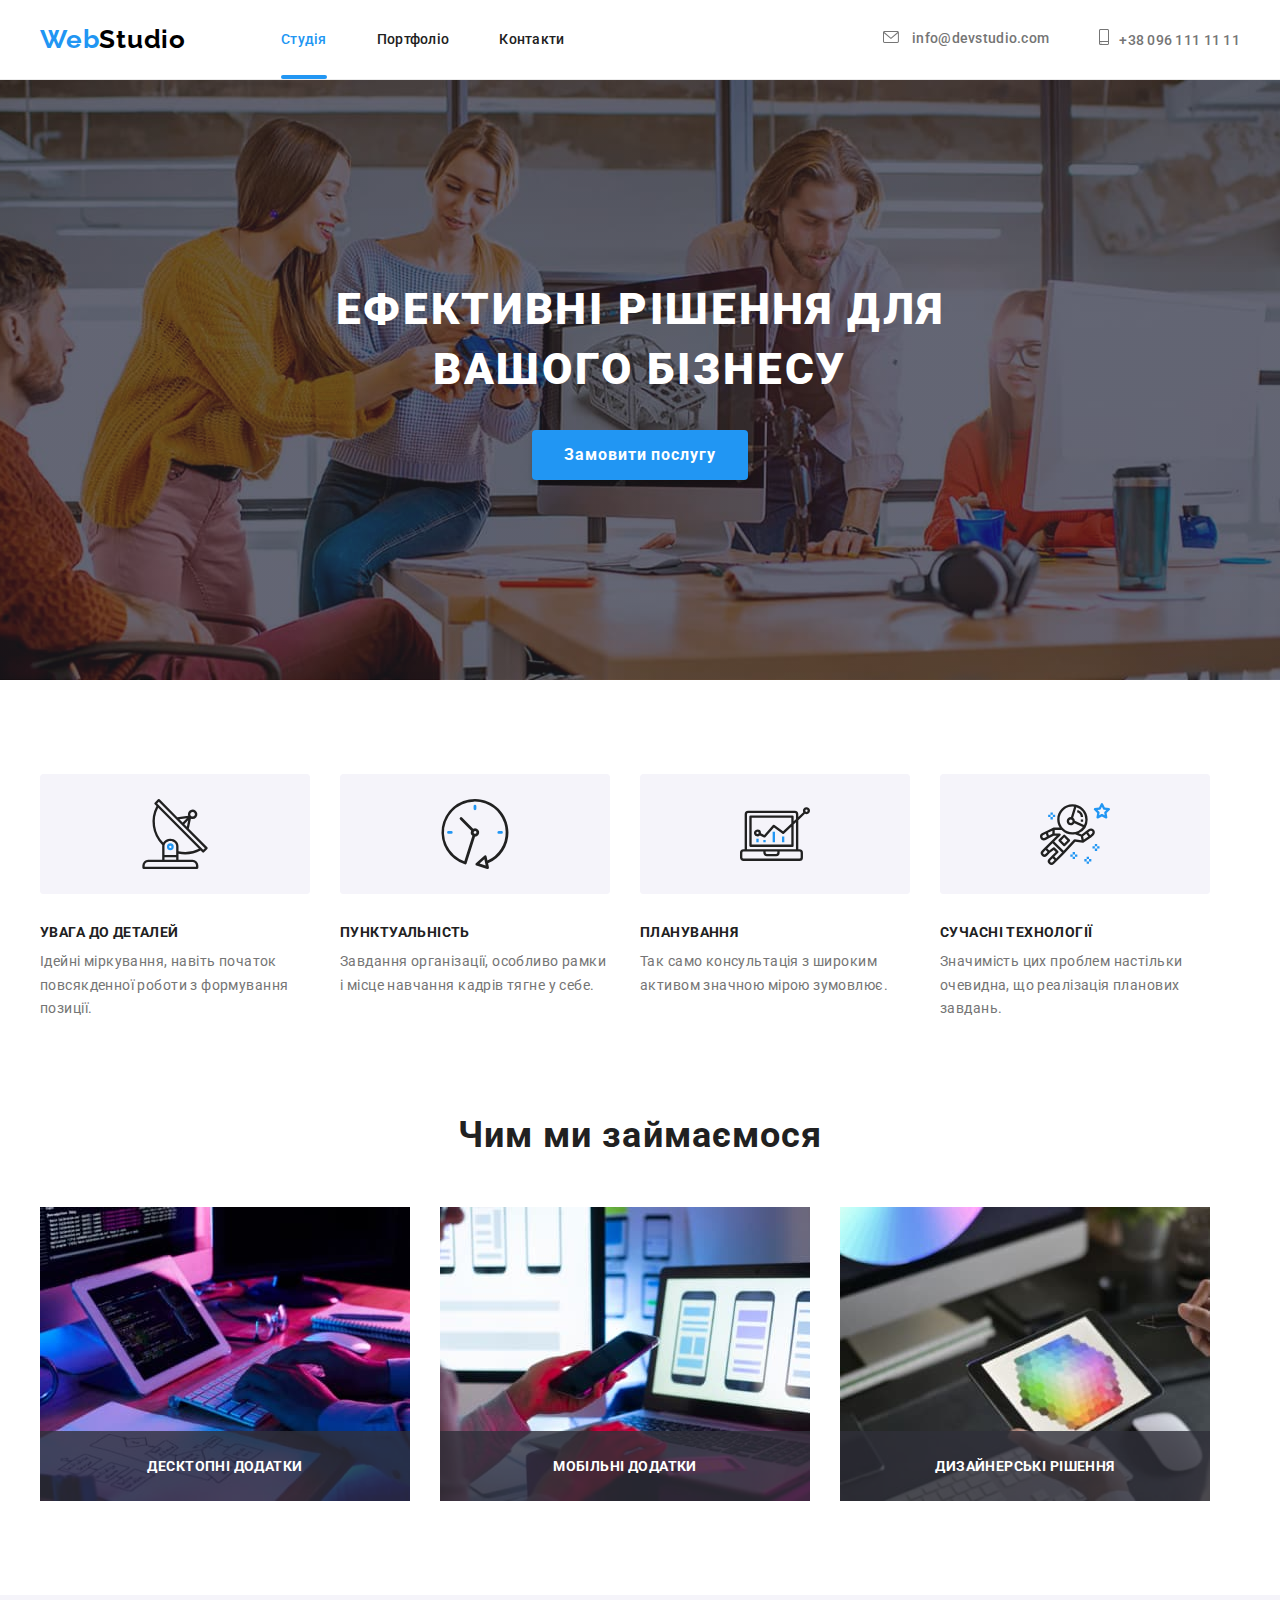
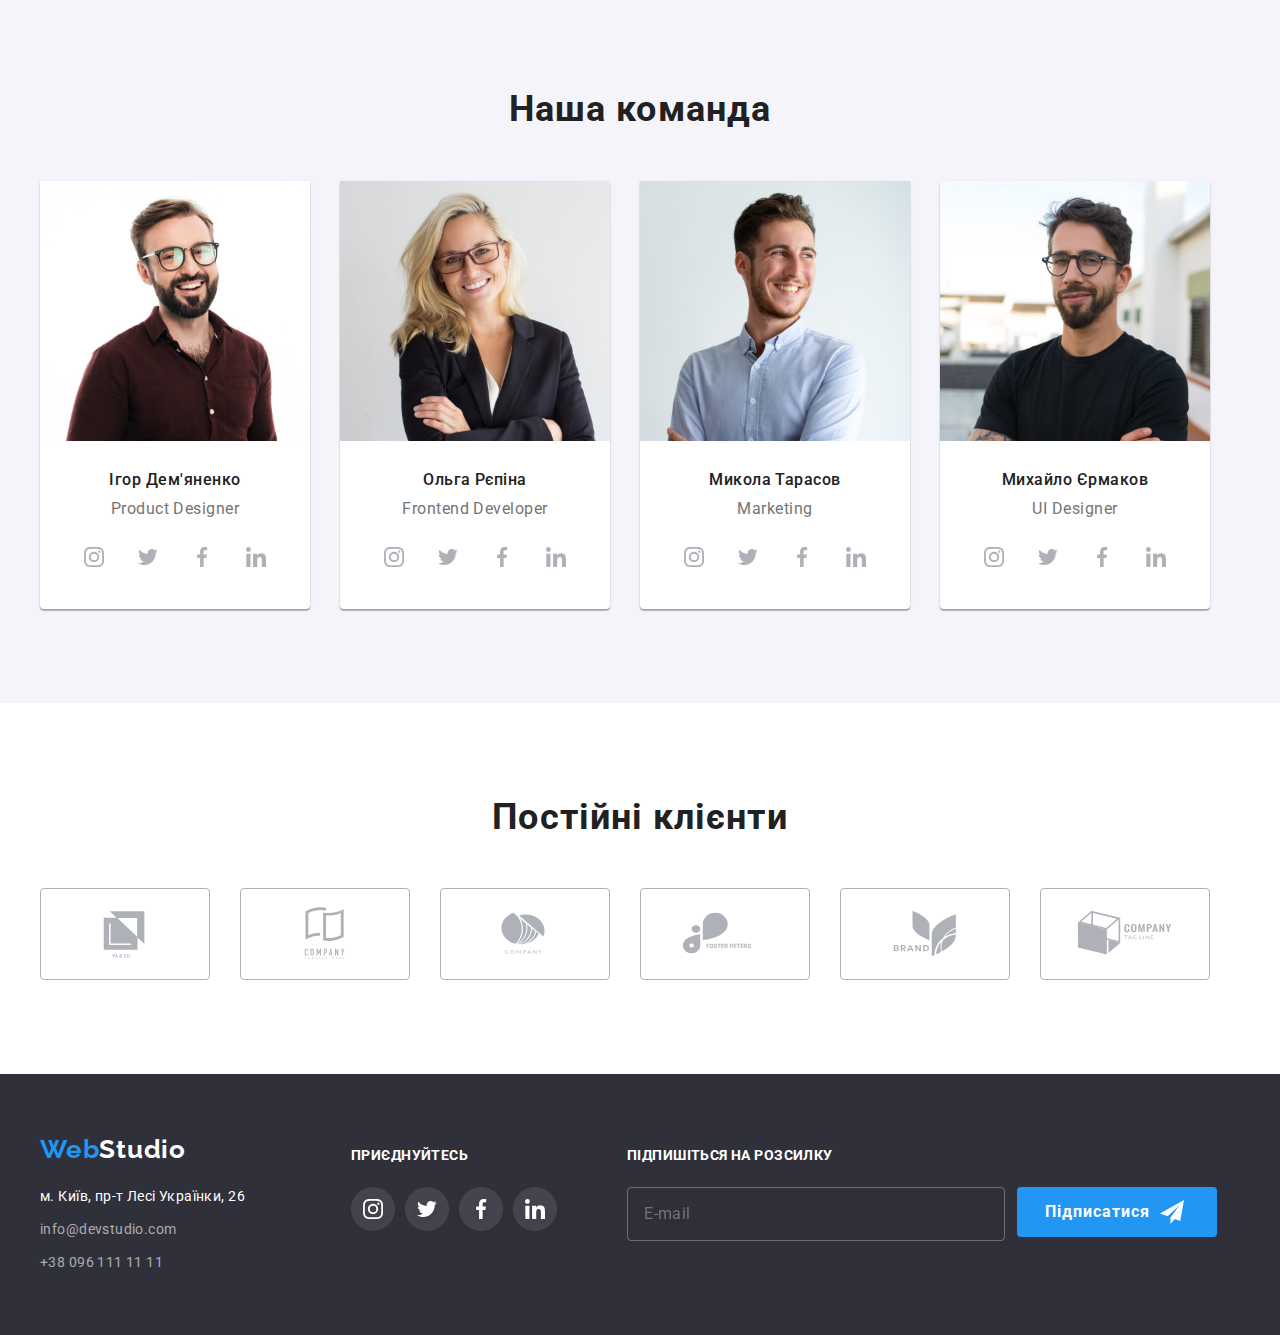
==== index.html @ d8558a52 "add" ====
<!DOCTYPE html>
<html lang="uk">

<head>
    <meta charset="UTF-8">
    <meta http-equiv="X-UA-Compatible" content="IE=edge">
    <meta name="viewport" content="width=device-width, initial-scale=1.0">
    <link href="link" rel="preconnect">
<link rel="preconnect" href="https://fonts.gstatic.com" crossorigin>
<link rel="stylesheet" href="https://cdnjs.cloudflare.com/ajax/libs/modern-normalize/1.1.0/modern-normalize.min.css"
    integrity="sha512-wpPYUAdjBVSE4KJnH1VR1HeZfpl1ub8YT/NKx4PuQ5NmX2tKuGu6U/JRp5y+Y8XG2tV+wKQpNHVUX03MfMFn9Q=="
    crossorigin="anonymous" referrerpolicy="no-referrer" />
<link href="https://fonts.googleapis.com/css2?family=Raleway:wght@700&family=Roboto:wght@400;500;700;900&display=swap" rel="stylesheet">
    <title>Document</title>
    <link rel="stylesheet" href="./css/normalize.css">
    <link rel="stylesheet" href="./css/main.min.css">
   
</head>

<body>
    
   
        <header class="header">
            <div class="container main-header">
            <a href="./index.html" class="logo link" lang="en">Web<span class="logo__header">Studio</span> </a>
            <ul class="site-nav-list">
                <li class="site-nav-list__item"><a href="./index.html" class="site-nav-list__link current navigation-link">Студія</a></li>
                <li class="site-nav-list__item"><a href="./portfolio.html" class="site-nav-list__link ">Портфоліо</a></li>
                <li class="site-nav-list__item"><a href="" class="site-nav-list__link ">Контакти</a></li>
            </ul>
            <ul class="contact-list">
                <li class="contact-list__item"><a href="info@devstudio.com" class="contact-list__header-contact"> <svg class="mail-icon" width="16" height="12">
                    <use href="./image/icons.svg#icon-envelope"></use>
                </svg> info@devstudio.com</a></li>
                <li class="contact-list__item"><a href="tel:+380961111111" class="contact-list__header-contact"> <svg class="mail-icon" width="10" height="16">
                    <use href="./image/icons.svg#icon-smartphone"></use>
                </svg>+38 096 111 11 11</a></li>
            </ul>
            </div>
        </header>
    
    <main class="main">
        <section class="hero">
            <div class="container">
            <h1 class="hero__title">Ефективні рішення для вашого бізнесу</h1>
            <button type="button" class="hero__service-button" data-modal-open>Замовити послугу</button>
            </div>
        </section>
        <section class="benefits section">
            <div class="container">
            <h2 class="benefits__title">Переваги</h2>
            <ul class="benefits__list list">
                <li class=" benefits__item">
                    <div class="benefits__contents"><svg class="benefits__icon" width="270" height="120">
                        <use href="./image/icons.svg#icon-Group-1"></use>
                    </svg></div>
                   
                    <h3 class="benefits__subtitle">УВАГА ДО ДЕТАЛЕЙ</h3>
                    <p class="benefits__text">Ідейні міркування, навіть початок повсякденної роботи з формування позиції.</p>
                </li>
                <li class="benefits__item">
                    <div class="benefits__contents">
                    <svg class="benefits__icon" width="270" height="120">
                        <use href="./image/icons.svg#icon-Group-2"></use>
                    </svg></div>
                    <h3 class="benefits__subtitle">ПУНКТУАЛЬНІСТЬ</h3>
                    <p class="benefits__text">Завдання організації, особливо рамки і місце навчання кадрів тягне у себе.</p>
                </li>
                <li class="benefits__item">
                    <div class="benefits__contents">
                    <svg class="benefits__icon" width="270" height="120">
                        <use href="./image/icons.svg#icon-Group-3"></use>
                    </svg></div>
                    <h3 class="benefits__subtitle">ПЛАНУВАННЯ</h3>
                    <p class="benefits__text">Так само консультація з широким активом значною мірою зумовлює.</p>
                </li>
                <li class="benefits__item">
                    <div class="benefits__contents">
                    <svg class="benefits__icon" width="270" height="120">
                        <use href="./image/icons.svg#icon-Group-4"></use>
                    </svg></div>
                    <h3 class="benefits__subtitle">СУЧАСНІ ТЕХНОЛОГІЇ</h3>
                    <p class="benefits__text">Значимість цих проблем настільки очевидна, що реалізація планових завдань.</p>
                </li>
            </ul>
            </div>
        </section>
        <section class="gallery section">
            <div class="container">
            <h3 class="gallery__title">Чим ми займаємося</h3>
            <ul class="gallery__list list">
                <li class="gallery__item">
                    <div class="gallery__thumb">
                    <img width="370" src="./image/box11.jpg" alt="програмне забезпечення">
                   <div class="gallery__desc"><p class="gallery__text">Десктопні додатки</p></div> 
                    </div>
                </li>
                <li class="gallery__item">
                    <div class="gallery__thumb">
                    <img width="370" src="./image/box12.jpg" alt="технічні характеристики">
                    <div class="gallery__desc"><p class="gallery__text">Мобільні додатки</p></div>
                    </div>
                </li>
                <li class="gallery__item">
                    <div class="gallery__thumb">
                    <img width="370" src="./image/box13.jpg" alt="веб-дизайн">
                    <div class="gallery__desc"> <p class="gallery__text">Дизайнерські рішення</p></div>
                    </div>
                </li>
            </ul>
            </div>
        </section>
        <section class="team__section section">
            <div class="container">
            <h3 class="team__title">Наша команда</h3>
            <ul class="team__list list">
                <li class="team__item">
                    <img width="270" src="./image/igor.jpg" alt="фото">
                    <div class="team__subject"><h3 class="team__name">Ігор Дем'яненко</h3>
                    <p class="team__work-position">Product Designer</p>
                    <ul class="social-networks__list list">
                        <li class="social-networks__item"><a href="" class="social-networks__link link"> 
                            <svg class="social-networks__icon" width="20" height="20">
                                <use href="./image/icons.svg#icon-instagram"></use>
                            </svg>
                        </a></li>
                        <li class="social-networks__item"><a href="" class="social-networks__link link">
                        <svg class="social-networks__icon" width="20" height="20">
                            <use href="./image/icons.svg#icon-Twitter"></use>
                        </svg>
                        </a></li>
                        <li class="social-networks__item"><a href="" class="social-networks__link link">
                            <svg class="social-networks__icon" width="20" height="20">
                                <use href="./image/icons.svg#icon-facebook"></use>
                            </svg>
                        </a></li>
                        <li class="social-networks__item"><a href="" class="social-networks__link link">
                            <svg class="social-networks__icon" width="20" height="20">
                                <use href="./image/icons.svg#icon-linkedin"></use>
                            </svg>
                        </a></li>
                    </ul>
                    </div>
                   
                </li>
                <li class="team__item">
                    <img width="270" src="./image/olia.jpg" alt="фото">
                    <div class="team__subject"><h3 class="team__name">Ольга Рєпіна</h3>
                    <p class="team__work-position">Frontend Developer</p>
                <ul class="social-networks__list list">
                    <li class="social-networks__item"><a href="" class="social-networks__link link">
                            <svg class="social-networks__icon" width="20" height="20">
                                <use href="./image/icons.svg#icon-instagram"></use>
                            </svg>
                        </a></li>
                    <li class="social-networks__item"><a href="" class="social-networks__link link">
                            <svg class="social-networks__icon" width="20" height="20">
                                <use href="./image/icons.svg#icon-Twitter"></use>
                            </svg>
                        </a></li>
                    <li class="social-networks__item"><a href="" class="social-networks__link link">
                            <svg class="social-networks__icon" width="20" height="20">
                                <use href="./image/icons.svg#icon-facebook"></use>
                            </svg>
                        </a></li>
                    <li class="social-networks__item"><a href="" class="social-networks__link link">
                            <svg class="social-networks__icon" width="20" height="20">
                                <use href="./image/icons.svg#icon-linkedin"></use>
                            </svg>
                        </a></li>
                </ul>
                    </div>
                   
                </li>
                <li class="team__item">
                    <img width="270" src="./image/kolia.jpg" alt="фото">
                    <div class="team__subject"><h3 class="team__name">Микола Тарасов</h3>
                    <p class="team__work-position">Marketing</p>
            <ul class="social-networks__list list">
                <li class="social-networks__item"><a href="" class="social-networks__link link">
                        <svg class="social-networks__icon" width="20" height="20">
                            <use href="./image/icons.svg#icon-instagram"></use>
                        </svg>
                    </a></li>
                <li class="social-networks__item"><a href="" class="social-networks__link link">
                        <svg class="social-networks__icon" width="20" height="20">
                            <use href="./image/icons.svg#icon-Twitter"></use>
                        </svg>
                    </a></li>
                <li class="social-networks__item"><a href="" class="social-networks__link link">
                        <svg class="social-networks__icon" width="20" height="20">
                            <use href="./image/icons.svg#icon-facebook"></use>
                        </svg>
                    </a></li>
                <li class="social-networks__item"><a href="" class="social-networks__link link">
                        <svg class="social-networks__icon" width="20" height="20">
                            <use href="./image/icons.svg#icon-linkedin"></use>
                        </svg>
                    </a></li>
            </ul></div>
                   
                </li>
                <li class="team__item">
                    <img width="270" src="./image/misha.jpg" alt="фото">
                    <div class="team__subject"><h3 class="team__name">Михайло Єрмаков</h3>
                    <p class="team__work-position">UI Designer</p>
                <ul class="social-networks__list list">
                    <li class="social-networks__item"><a href="" class="social-networks__link link">
                            <svg class="social-networks__icon" width="20" height="20">
                                <use href="./image/icons.svg#icon-instagram"></use>
                            </svg>
                        </a></li>
                    <li class="social-networks__item"><a href="" class="social-networks__link link">
                            <svg class="social-networks__icon" width="20" height="20">
                                <use href="./image/icons.svg#icon-Twitter"></use>
                            </svg>
                        </a></li>
                    <li class="social-networks__item"><a href="" class="social-networks__link link">
                            <svg class="social-networks__icon" width="20" height="20">
                                <use href="./image/icons.svg#icon-facebook"></use>
                            </svg>
                        </a></li>
                    <li class="social-networks__item"><a href="" class="social-networks__link link">
                            <svg class="social-networks__icon" width="20" height="20">
                                <use href="./image/icons.svg#icon-linkedin"></use>
                            </svg>
                        </a></li>
                </ul></div>
                    
                </li>
            </ul>
            </div>
        </section>
        <section class="client__section section">
            <div class="container">
            <h3 class="client__title">Постійні клієнти</h3>
            <ul class="client__list list">
                <li class="client__item"><a href="" class="client__link link">
                    <svg class="client__icon" width="106" height="60">
                    <use href="./image/icons.svg#icon-Logo-6"></use>
                </svg></a></li>
            <li class="client__item"><a href="" class="client__link link">
                    <svg class="client__icon" width="106" height="60">
                        <use href="./image/icons.svg#icon-Logo-1"></use>
                    </svg></a></li>
                <li class="client__item"><a href="" class="client__link link">
                        <svg class="client__icon" width="106" height="60">
                            <use href="./image/icons.svg#icon-Logo-2"></use>
                        </svg></a></li>
                <li class="client__item"><a href="" class="client__link link">
                        <svg class="client__icon" width="106" height="60">
                            <use href="./image/icons.svg#icon-Logo-3"></use>
                        </svg></a></li>
                <li class="client__item"><a href="" class="client__link link">
                        <svg class="client__icon" width="106" height="60">
                            <use href="./image/icons.svg#icon-Logo-4"></use>
                        </svg></a></li>
                <li class="client__item"><a href="" class="client__link link">
                        <svg class="client__icon" width="106" height="60">
                            <use href="./image/icons.svg#icon-Logo-5"></use>
                        </svg></a></li>

            </ul>
            </div>

        </section>

    </main>
<footer class="footer">
    <div class="footer-container container">
        <div>
                <a href="/" class="logo link" lang="en">Web<span class="footer-logo">Studio</span> </a>
                
                <address class="footer-address">
                    м. Київ, пр-т Лесі Українки, 26
                </address>
                
                <address>
                    <a href="info@devstudio.com" class="footer-contact mail">info@devstudio.com</a>
                    <a href="tel:+380961111111" class="footer-contact tel">+38 096 111 11 11</a>
                </address>
                </div>
            <div class="conteiner-soc">
                <h4 class="title-footer">приєднуйтесь</h4>
                <ul class="footer-soc-list list">
                    <li class="social-networks__item"><a href="" class="footer-soc-link link">
                            <svg class="footer-soc-icon" width="20" height="20">
                                <use href="./image/icons.svg#icon-instagram"></use>
                            </svg>
                        </a></li>
                    <li class="social-networks__item"><a href="" class="footer-soc-link link">
                            <svg class="footer-soc-icon" width="20" height="20">
                                <use href="./image/icons.svg#icon-Twitter"></use>
                            </svg>
                        </a></li>
                    <li class="social-networks__item"><a href="" class="footer-soc-link link">
                            <svg class="footer-soc-icon" width="20" height="20">
                                <use href="./image/icons.svg#icon-facebook"></use>
                            </svg>
                        </a></li>
                    <li class="social-networks__item"><a href="" class="footer-soc-link link">
                            <svg class="footer-soc-icon" width="20" height="20">
                                <use href="./image/icons.svg#icon-linkedin"></use>
                            </svg>
                        </a></li>
                </ul>
            </div>
        
        <div class="conteiner-form">
            <h4 class="title-footer">Підпишіться на розсилку</h4>
    <form class="footer-form">
        <label>
            <input class="input-footer" type="email" name="email" placeholder="E-mail">
        </label>
        <button type="button" class="form-button" >Підписатися <svg class="footer-button-icon" width="24" height="24">
            <use href="./image/icons.svg#icon-icon-send"></use>
        </svg></button> 
    </form>

        </div>
        </div>
    
</footer>
<div class="backdrop is-hidden " data-modal>
    <div class="modal ">
        <button type="button" class="modal-close" data-modal-close><svg class="modal-icon" width="11" height="11">
            <use href="./image/icons.svg#icon-Vector-1"></use>
        </svg></button>
        <p class="modal-title">Залиште свої дані, ми вам передзвонимо</p>
        <form class="modal-form">
            <div class="input-field">
            <label class="modal-form-title"  for="user-name">Ім'я</label>
             <input type="text" class="form-input" name="user-name" id="user-name">
            <svg class="modal-icon-form" width="18" height="18">
                <use href="./image/icons.svg#icon-person-black"></use>
            </svg>
            </div>
            <div class="input-field">
            <label class="modal-form-title" for="user-tel">Телефон</label>
            <input type="text" class="form-input" name="user-tel" id="user-tel">
                <svg class="modal-icon-form" width="18" height="18">
                    <use href="./image/icons.svg#icon-phone-black"></use>
                </svg>
            </div>
            <div class="input-field">
            <label class="modal-form-title" for="user-email">Пошта</label>
            <input type="text" class="form-input" name="user-email" id="user-email">
                <svg class="modal-icon-form" width="18" height="18">
                    <use href="./image/icons.svg#icon-email-black"></use>
                </svg>
            </div>
            <div class="input-field">
                <label class="modal-form-title" for="user-comment">Коментар</label>
                <textarea class="form-input form-feedback" name="user-comment" rows="10" placeholder="Введіть текст"></textarea>
            </div>

            <input type="checkbox" 
                   name="user-policy" 
                   value="true" 
                   class="input-check is-hidden"
                   id="user-policy"
                   >
            <label for="user-policy" class="check-text">
                <span><svg class="check-icon" width="11" height="8">
                    <use href="./image/icons.svg#icon-icon-check"></use>
                </svg></span> Погоджуюся з розсилкою та приймаю <a href="" class="link-form ">Умови договору</a></label>
    <button type="submit" class="button-form">Відправити</button>
        </form>
    </div>
</div>
  <script src="./js/modal.js"></script>
</body>


</html>
---- css/main.min.css ----
:root{--primary-font: "Roboto", sans-serif;--secondary-font: "Raleway", sans-serif;--primary-text-color: #757575;--title-text-color: #212121;--accent-color: #2196F3;--accent-color-title: #FFFFFF;--accent-color-logo: #000000;--backgroung-accent: #2F303A;--transparent-color: rgba(255, 255, 255, 0.6);--icon-color: #AFB1B8;--border-color:#ECECEC;--background-accent-color:#F5F4FA;--transition-function: 250ms cubic-bezier(0.4, 0, 0.2, 1)}.footer-logo,.logo__header,.logo{font-family:var(--secondary-font);font-style:normal;font-weight:700;font-size:26px;line-height:1.19;letter-spacing:.03em}.client__title,.team__title,.gallery__title{font-weight:700;font-size:36px;line-height:1.16;text-align:center;letter-spacing:.03em;color:var(--title-text-color);margin-top:0;margin-bottom:50px}.link{display:flex;text-decoration:none}.list{margin:0;padding:0;list-style:none}.section{padding-top:94px;padding-bottom:94px}.container{width:1200px;padding-left:15px;padding-right:15px;margin:0 auto}body{font-family:var(--primary-font);color:var(--primary-text-color);margin:0}.logo{color:var(--accent-color);margin-right:95px}.logo__header{color:var(--accent-color-logo)}.footer-logo{color:var(--accent-color-title);margin-bottom:20px}.backdrop{position:fixed;top:0;width:100%;height:100%;background:rgba(0,0,0,.2);transition:opacity var(--transition-function),visibility var(--transition-function)}.backdrop.is-hidden .modal{transform:translate(-50%, -50%) scale(0)}.is-hidden{opacity:0;visibility:hidden;pointer-events:none}.modal{position:absolute;width:528px;min-height:581px;padding:40px;background:var(--accent-color-title);box-shadow:0px 1px 3px rgba(0,0,0,.12),0px 1px 1px rgba(0,0,0,.14),0px 2px 1px rgba(0,0,0,.2);border-radius:4px;top:50%;left:50%;transform:translate(-50%, -50%) scale(1);transition:transform var(--transition-function)}.modal-close{position:absolute;background:var(--accent-color-title);border:1px solid rgba(0,0,0,.1);border-radius:50%;top:9px;right:9px;width:30px;height:30px;cursor:pointer}.modal-icon{fill:#000}.modal-close:hover .modal-icon,.modal-close:focus .modal-icon{fill:var(--accent-color)}.modal-title{font-family:var(--primary-font);font-style:normal;font-weight:700;font-size:20px;line-height:23px;text-align:center;letter-spacing:.03em;color:var(--title-text-color);margin-top:0;margin-bottom:10px}.form-input{width:100%;height:40px;border:1px solid rgba(33,33,33,.2);border-radius:4px;padding-left:40px;font-size:16px;color:var(--primary-text-color);transition:outline-color var(--transition-function);margin-top:4px}.form-input:focus{outline-color:var(--accent-color)}.form-input::-moz-placeholder{font-weight:400;font-size:12px;line-height:14px;letter-spacing:.01em;color:rgba(117,117,117,.5)}.form-input:-ms-input-placeholder{font-weight:400;font-size:12px;line-height:14px;letter-spacing:.01em;color:rgba(117,117,117,.5)}.form-input::placeholder{font-weight:400;font-size:12px;line-height:14px;letter-spacing:.01em;color:rgba(117,117,117,.5)}.button-form{font-weight:700;width:200px;height:50px;background:var(--accent-color);box-shadow:0px 4px 4px rgba(0,0,0,.15);border-radius:4px;letter-spacing:.06em;color:#fff;border:#fff;display:flex;align-items:center;justify-content:center;margin:0 auto;margin-top:30px;cursor:pointer}.modal-form-title{font-weight:400;font-size:12px;line-height:14px;letter-spacing:.01em;color:var(--primary-text-color)}.form-feedback{resize:none;height:120px;padding-left:16px;padding-right:16px;padding-top:12px;padding-bottom:12px;margin-top:4px}.checkbox-title{display:flex;font-weight:400;font-size:14px;line-height:24px;letter-spacing:.03em;color:var(--primary-text-color)}.link-form{text-decoration:none;letter-spacing:.03em;-webkit-text-decoration-line:underline;text-decoration-line:underline;color:var(--accent-color)}.input-field{margin-bottom:10px;position:relative}.modal-icon-form{position:absolute;left:12px;top:50%}.form-input:focus+.modal-icon-form{fill:var(--accent-color)}.check-text{font-weight:400;font-size:14px;line-height:24px;letter-spacing:.03em;color:var(--primary-text-color);display:flex;align-items:center;justify-content:center;cursor:pointer;margin-top:10px}.check-text span{width:16px;height:15px;border:2px solid var(--accent-color-logo);border-radius:3px;margin-right:5px;display:flex;align-items:center;justify-content:center;transition:background-color var(--transition-function),border-color var(--transition-function)}.input-check:checked+.check-text span{background-color:var(--accent-color);border-color:var(--accent-color)}.input-check:focus+.check-text span{border-color:var(--accent-color)}.input-check{position:absolute}.check-icon{fill:rgba(0,0,0,0);transition:fill 250ms cubic-bezier(0.4, 0, 0.2, 1)}.input-check:checked+.check-text .check-icon{fill:var(--accent-color-title)}.hero__title{font-weight:900;font-size:44px;line-height:1.36;text-align:center;letter-spacing:.06em;text-transform:uppercase;color:var(--accent-color-title);margin:auto;width:696px}.hero__service-button{width:216px;height:50px;font-weight:700;font-size:16px;line-height:30px;align-items:center;text-align:center;letter-spacing:.06em;color:var(--accent-color-title);background-color:var(--accent-color);cursor:pointer;display:block;margin:0 auto;margin-top:30px;border:none;box-shadow:0px 4px 4px rgba(0,0,0,.15);border-radius:4px}.hero{background-color:var(--backgroung-accent);background-image:linear-gradient(rgba(47, 48, 58, 0.4), rgba(47, 48, 58, 0.4)),url(../image/overlay.jpg);max-width:1600px;background-repeat:no-repeat;background-position:center;margin:0 auto;padding-top:200px;padding-bottom:200px}.header{display:flex;align-items:center;border-bottom:1px solid var(--border-color);padding-top:24px;padding-bottom:24px}.main-header{display:flex;align-items:center}.mail-icon{margin-right:10px;background-color:rgba(0,0,0,0);fill:var(--primary-text-color)}.site-nav-list__link{font-weight:500;font-size:14px;line-height:1.14;letter-spacing:.02em;color:var(--title-text-color);text-decoration:none;transition:var(--transition-function)}.site-nav-list__link:hover,.site-nav-list__link:focus{color:var(--accent-color)}.navigation-link{position:relative}.current{color:var(--accent-color)}.current::after{content:"";position:absolute;display:block;width:100%;height:4px;bottom:-1px;left:0;background:var(--accent-color);border:none;border-radius:2px;bottom:-32px}.contact-list__header-contact{font-weight:500;font-size:14px;line-height:1.14;letter-spacing:.02em;color:var(--primary-text-color);text-decoration:none;transition:var(--transition-function)}.contact-list__header-contact:hover,.contact-list__header-contact:focus{color:var(--accent-color)}.mail-icon{transition:var(--transition-function)}.contact-list__header-contact:hover .mail-icon,.contact-list__header-contact:focus .mail-icon{color:var(--accent-color);fill:var(--accent-color)}.site-nav-list{display:flex;list-style:none;margin:0;padding:0}.site-nav-list .site-nav-list__item:not(:last-child){margin-right:50px}.list .header-link.current{color:var(--accent-color)}.contact-list{padding:0;display:flex;list-style:none;margin-left:auto;margin-top:0;margin-bottom:0}.contact-list .contact-list__item+.contact-list__item{margin-left:50px}.benefits{padding-bottom:47px}.benefits__title{position:absolute;top:-9999px;left:-9999px}.benefits__list{display:flex;list-style:none;margin-right:30px}.benefits__list .benefits__item:not(:last-child){margin-right:30px}.benefits__contents{width:270px;height:120px;background:var(--background-accent-color);border-radius:4px;margin-bottom:30px}.benefits__subtitle{font-weight:700;font-size:14px;line-height:16px;letter-spacing:.03em;text-transform:uppercase;color:var(--title-text-color);margin:0}.benefits__text{font-weight:400;font-size:14px;line-height:1.71;letter-spacing:.03em;color:var(--primary-text-color);margin-top:10px;margin-bottom:0}.gallery{padding-top:47px}.gallery__list{display:flex}.gallery__list .gallery__item:not(:last-child){margin-right:30px}.gallery__thumb{position:relative}.gallery__desc{width:370px;height:70px;background:rgba(47,48,58,.8);position:absolute;left:0;bottom:0;display:flex;align-items:center;justify-content:center}.gallery__text{font-weight:700;font-size:14px;line-height:16px;text-align:center;letter-spacing:.03em;text-transform:uppercase;color:var(--accent-color-title);margin:0}.team__section{background:var(--background-accent-color)}.team__list{display:flex}.team__list .team__item:not(:last-child){margin-right:30px}.team__item{box-shadow:0px 1px 3px rgba(0,0,0,.12),0px 1px 1px rgba(0,0,0,.14),0px 2px 1px rgba(0,0,0,.2);border-radius:0px 0px 4px 4px;background-color:#fff}.team__subject{padding-top:30px;padding-bottom:30px}.team__name{font-weight:500;font-size:16px;line-height:1.18;text-align:center;letter-spacing:.03em;color:var(--title-text-color);margin-top:0;margin-bottom:0}.team__work-position{font-weight:400;font-size:16px;line-height:1.18;text-align:center;letter-spacing:.03em;color:var(--primary-text-color);margin-top:10px;margin-bottom:16px}.social-networks__list{display:flex;justify-content:center;gap:10px}.social-networks__link{width:44px;height:44px;border-radius:50%;display:flex;align-items:center;justify-content:center;transition:var(--transition-function)}.social-networks__link:hover,.social-networks__link:focus{background-color:var(--accent-color)}.social-networks__icon{fill:var(--icon-color);transition:var(--transition-function)}.social-networks__link:hover .social-networks__icon,.social-networks__link:focus .social-networks__icon{fill:var(--accent-color-title)}.client__list{display:flex;flex-wrap:wrap;gap:30px}.client__link{width:170px;height:92px;border:1px solid var(--icon-color);border-radius:4px;box-sizing:border-box;align-items:center;justify-content:center;transition:var(--transition-function)}.client__link:hover,.client__link:focus{border:1px solid var(--accent-color);border-radius:4px}.client__icon{fill:var(--icon-color);transition:var(--transition-function)}.client__link:hover .client__icon,.client__link:focus .client__icon{fill:var(--accent-color)}.footer{display:flex;background:var(--backgroung-accent);padding-top:60px;padding-bottom:60px}.footer-container{display:flex;gap:70px}.footer-address{font-style:normal;font-weight:400;font-size:14px;line-height:1.71;letter-spacing:.03em;color:var(--accent-color-title);margin-bottom:9px;transition:var(--transition-function)}.footer-address:hover,.footer-address:focus{color:var(--accent-color)}.footer-contact{font-style:normal;text-decoration:none;font-weight:400;font-size:14px;line-height:1.71;letter-spacing:.03em;color:var(--transparent-color);display:block;margin-bottom:9px;transition:var(--transition-function)}.footer-contact:hover,.footer-contact:focus{color:var(--accent-color)}.tel{margin-bottom:0}.title-footer{font-style:normal;font-weight:700;font-size:14px;line-height:1.71;letter-spacing:.03em;color:var(--accent-color-title);text-transform:uppercase;padding-top:10px;margin-top:0}.footer-soc-link{width:44px;height:44px;border-radius:50%;display:flex;align-items:center;justify-content:center;background:rgba(255,255,255,.1);filter:drop-shadow(0px 4px 4px rgba(0, 0, 0, 0.25));transition:var(--transition-function)}.footer-soc-link:hover,.footer-soc-link:focus{background-color:var(--accent-color)}.footer-soc-icon{fill:#fff}.footer-soc-list{display:flex;justify-content:center;gap:10px}.conteiner-form{margin-top:0px}.footer-form{display:flex}.input-footer{width:358px;height:50px;border:1px solid rgba(255,255,255,.3);filter:drop-shadow(0px 4px 4px rgba(0, 0, 0, 0.15));border-radius:4px;background-color:rgba(0,0,0,0);display:flex;align-items:center;letter-spacing:.03em;color:rgba(255,255,255,.6);padding-left:16px}.form-button{display:flex;width:200px;height:50px;margin-left:12px;padding-left:28px;background:var(--accent-color);cursor:pointer;border-radius:4px;border:none;font-weight:700;font-size:16px;line-height:30px;align-items:center;text-align:center;letter-spacing:.06em;color:#fff}.form-button:hover,.form-button:focus{box-shadow:0px 4px 4px rgba(0,0,0,.15)}.footer-button-icon{fill:var(--accent-color-title);align-items:center;margin-left:10px}.portfolio__title{position:absolute;top:-9999px;left:-9999px}.list-port,.list-btn{list-style:none}.list-btn{display:flex;justify-content:center;margin-bottom:50px}.list-btn .btn-link+.btn-link{margin-left:8px}.btn-port{font-family:var(--primary-font);font-weight:500;font-size:16px;line-height:1.62;text-align:center;letter-spacing:.03em;color:var(--title-text-color);padding-top:6px;padding-bottom:6px;padding-left:22px;padding-right:22px;background:var(--background-accent-color);border-radius:4px;border:0;transition:var(--transition-function)}.btn-port:hover,.btn-port:focus{color:var(--accent-color-title);background:var(--accent-color);box-shadow:0px 3px 1px rgba(0,0,0,.1),0px 1px 2px rgba(0,0,0,.08),0px 2px 2px rgba(0,0,0,.12)}.item-port{width:370px;margin-right:30px;margin-bottom:30px;border-bottom:1px solid var(--border-color);border-left:1px solid var(--border-color);border-right:1px solid var(--border-color);box-sizing:border-box;transition:var(--transition-function)}.item-port:hover,.item-port:focus{box-shadow:0px 1px 1px rgba(0,0,0,.12),0px 4px 4px rgba(0,0,0,.06),1px 4px 6px rgba(0,0,0,.16)}.item-port:nth-child(3n){margin-right:0}.item-port:nth-child(n+7){margin-bottom:0}.title-port{font-weight:700;font-size:18px;line-height:2;letter-spacing:.06em;color:var(--title-text-color);margin:0}.view{font-size:16px;line-height:1.87;letter-spacing:.03em;color:var(--primary-text-color);margin:0;margin-top:0}.service-port{position:absolute;top:0;left:0;margin:0;font-size:18px;line-height:28px;letter-spacing:.03em;color:var(--accent-color-title);background:rgba(33,150,243,.9);padding-left:24px;padding-top:63px;padding-right:24px;padding-bottom:63px;height:100%;transform:translateY(100%);transition:var(--transition-function)}.item-port:hover .service-port{transform:translateY(0)}.port-top-wrap{position:relative;overflow:hidden}img{display:block;max-width:100%;height:auto;margin-right:0}.list-port{padding:0;display:flex;flex-wrap:wrap}.content-item{padding-left:24px;padding-top:20px;padding-right:24px;padding-bottom:20px}.link-port{text-decoration:none}/*# sourceMappingURL=main.min.css.map */
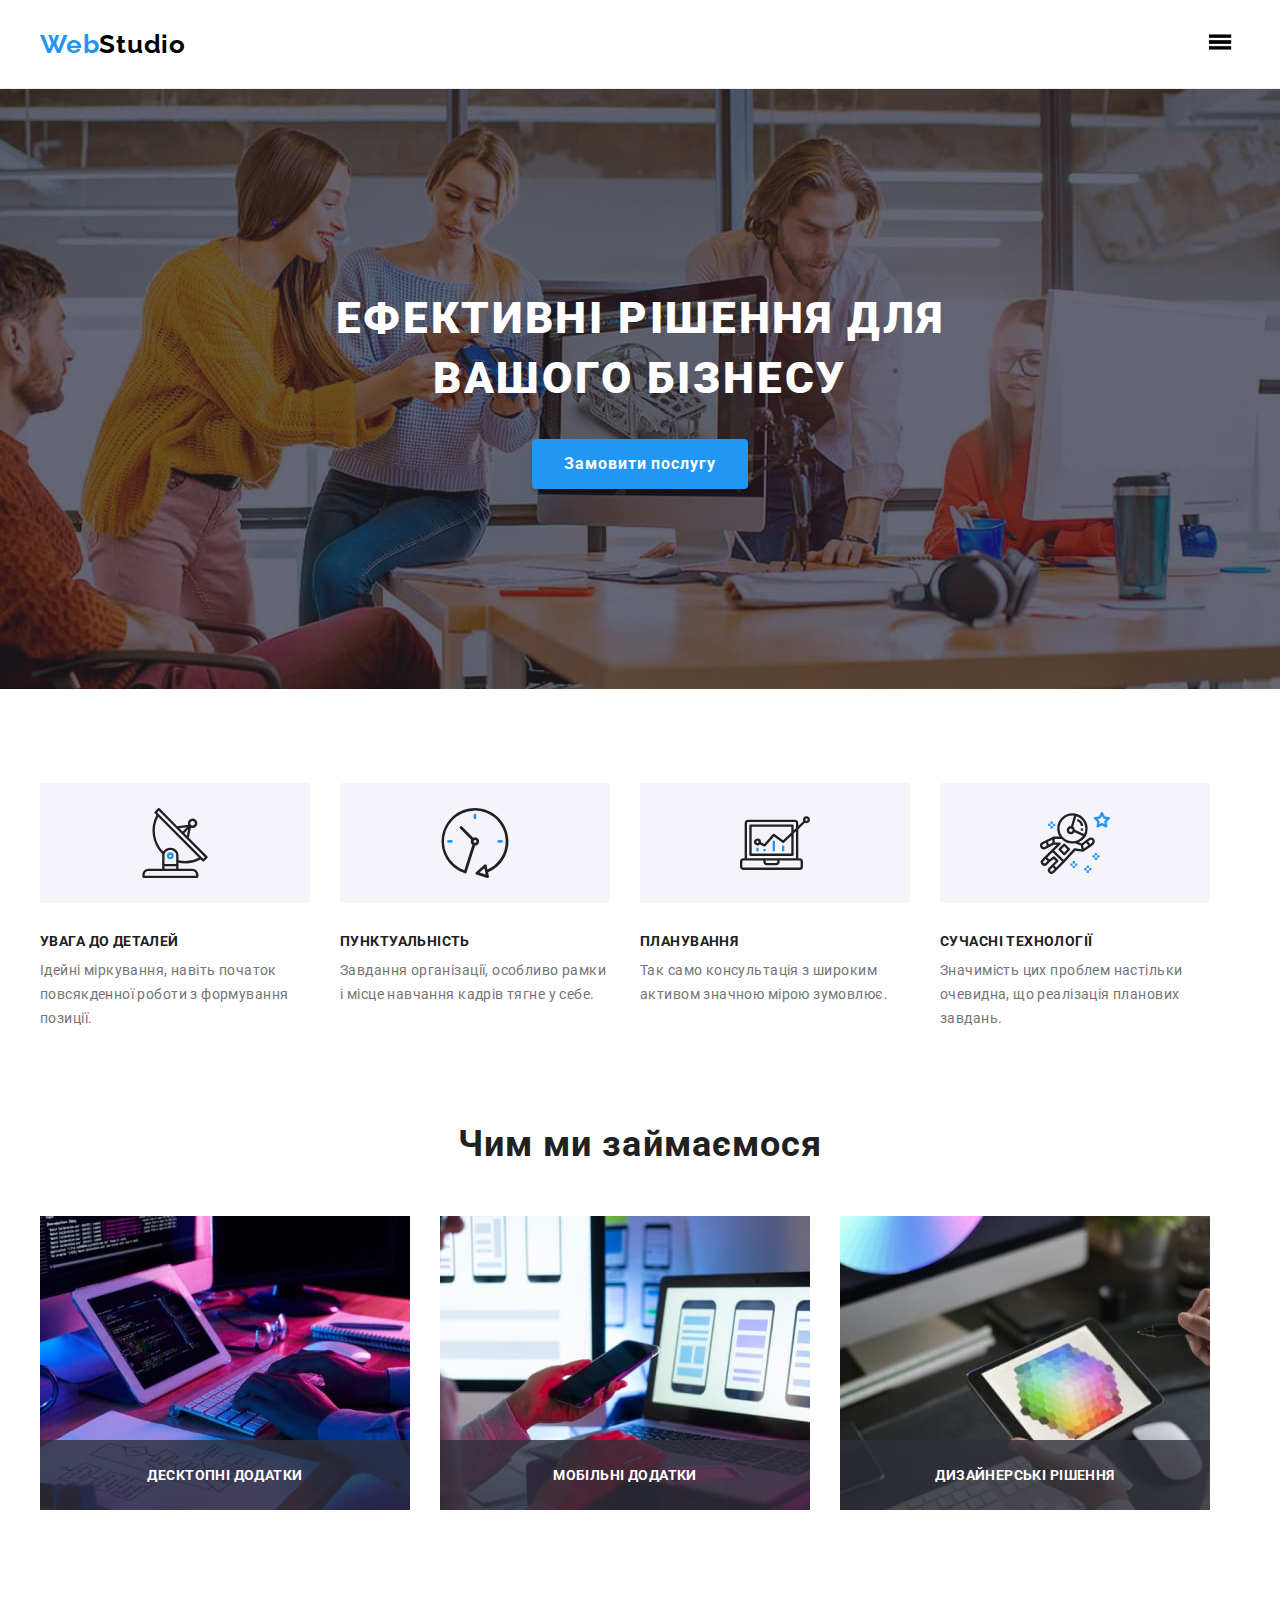
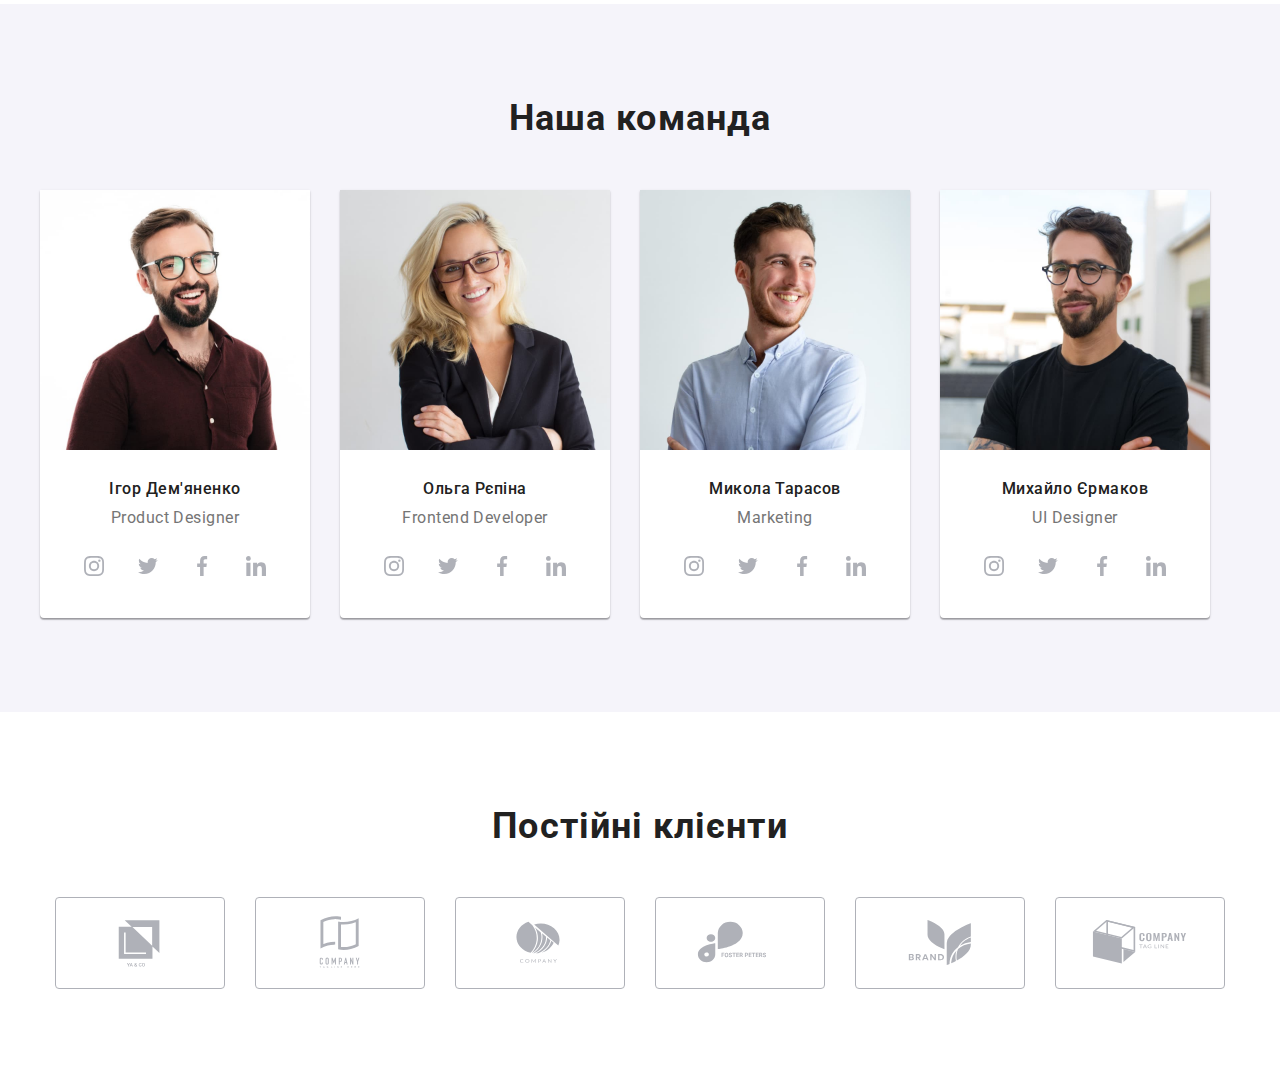
==== commit 9ba1f447: "add" ====
--- a/index.html
+++ b/index.html
@@ -23,6 +23,9 @@
         <header class="header">
             <div class="container main-header">
             <a href="./index.html" class="logo link" lang="en">Web<span class="logo__header">Studio</span> </a>
+            <button type="button" class="mobile-menu__button " data-menu-open> <svg class="mobile-menu__icon" width="24" height="16">
+                <use href="./image/icons.svg#icon-menu_24px"></use>
+            </svg> </button>
             <ul class="site-nav-list">
                 <li class="site-nav-list__item"><a href="./index.html" class="site-nav-list__link current navigation-link">Студія</a></li>
                 <li class="site-nav-list__item"><a href="./portfolio.html" class="site-nav-list__link ">Портфоліо</a></li>
@@ -37,6 +40,28 @@
                 </svg>+38 096 111 11 11</a></li>
             </ul>
             </div>
+            <div class="mobile-menu" data-menu>
+                <div class="container mobile-menu__container">
+                    <button type="button" class="mobile-menu__close-btn" data-menu-close><svg class="mobile-menu__icon" width="18" height="18">
+                        <use href="./image/icons.svg#icon-Vector-1"></use>
+                    </svg></button>
+                    <ul class="mobile-menu__site-nav-list list">
+                        <li class="mobile-menu__item"><a href="./index.html" class="mobile-menu__link  navigation-link link">Студія</a></li>
+                        <li class="mobile-menu__item"><a href="./portfolio.html" class="mobile-menu__link  link">Портфоліо</a></li>
+                        <li class="mobile-menu__item"><a href="" class="mobile-menu__link  link">Контакти</a></li>
+                    </ul>
+                    <ul class="mobile-menu__contact-list list">
+                        <li class="mobile-menu__contact-item"><a href="info@devstudio.com" class="mobile-menu__contact-link link">info@devstudio.com</a></li>
+                        <li class="mobile-menu__contact-item"><a href="tel:+380961111111" class="mobile-menu__contact-link link">+38 096 111 11 11</a></li>
+                    </ul>
+                    <ul class="mobile-menu__soc-list list">
+                        <li class="mobile-menu__soc-item"><a href="" class="mobile-menu__soc-link link">Instagram</a></li>
+                        <li class="mobile-menu__soc-item"><a href="" class="mobile-menu__soc-link link">Twitter</a></li>
+                        <li class="mobile-menu__soc-item"><a href="" class="mobile-menu__soc-link link">Facebook</a></li>
+                        <li class="mobile-menu__soc-item"><a href="" class="mobile-menu__soc-link link">LinkedIn</a></li>
+                    </ul>
+                </div>
+            </div>
         </header>
     
     <main class="main">
@@ -48,7 +73,7 @@
         </section>
         <section class="benefits section">
             <div class="container">
-            <h2 class="benefits__title">Переваги</h2>
+            <h2 class="visually-hidden">Переваги</h2>
             <ul class="benefits__list list">
                 <li class=" benefits__item">
                     <div class="benefits__contents"><svg class="benefits__icon" width="270" height="120">
@@ -266,7 +291,7 @@
         </section>
 
     </main>
-<footer class="footer">
+<!-- <footer class="footer">
     <div class="footer-container container">
         <div>
                 <a href="/" class="logo link" lang="en">Web<span class="footer-logo">Studio</span> </a>
@@ -320,7 +345,7 @@
         </div>
         </div>
     
-</footer>
+</footer> -->
 <div class="backdrop is-hidden " data-modal>
     <div class="modal ">
         <button type="button" class="modal-close" data-modal-close><svg class="modal-icon" width="11" height="11">
@@ -357,7 +382,7 @@
             <input type="checkbox" 
                    name="user-policy" 
                    value="true" 
-                   class="input-check is-hidden"
+                   class="input-check visually-hidden"
                    id="user-policy"
                    >
             <label for="user-policy" class="check-text">
@@ -368,6 +393,7 @@
         </form>
     </div>
 </div>
+<script src="./js/mobile-menu.js"></script>
   <script src="./js/modal.js"></script>
 </body>
 
--- a/css/main.min.css
+++ b/css/main.min.css
@@ -1 +1 @@
-:root{--primary-font: "Roboto", sans-serif;--secondary-font: "Raleway", sans-serif;--primary-text-color: #757575;--title-text-color: #212121;--accent-color: #2196F3;--accent-color-title: #FFFFFF;--accent-color-logo: #000000;--backgroung-accent: #2F303A;--transparent-color: rgba(255, 255, 255, 0.6);--icon-color: #AFB1B8;--border-color:#ECECEC;--background-accent-color:#F5F4FA;--transition-function: 250ms cubic-bezier(0.4, 0, 0.2, 1)}.footer-logo,.logo__header,.logo{font-family:var(--secondary-font);font-style:normal;font-weight:700;font-size:26px;line-height:1.19;letter-spacing:.03em}.client__title,.team__title,.gallery__title{font-weight:700;font-size:36px;line-height:1.16;text-align:center;letter-spacing:.03em;color:var(--title-text-color);margin-top:0;margin-bottom:50px}.link{display:flex;text-decoration:none}.list{margin:0;padding:0;list-style:none}.section{padding-top:94px;padding-bottom:94px}.container{width:1200px;padding-left:15px;padding-right:15px;margin:0 auto}body{font-family:var(--primary-font);color:var(--primary-text-color);margin:0}.logo{color:var(--accent-color);margin-right:95px}.logo__header{color:var(--accent-color-logo)}.footer-logo{color:var(--accent-color-title);margin-bottom:20px}.backdrop{position:fixed;top:0;width:100%;height:100%;background:rgba(0,0,0,.2);transition:opacity var(--transition-function),visibility var(--transition-function)}.backdrop.is-hidden .modal{transform:translate(-50%, -50%) scale(0)}.is-hidden{opacity:0;visibility:hidden;pointer-events:none}.modal{position:absolute;width:528px;min-height:581px;padding:40px;background:var(--accent-color-title);box-shadow:0px 1px 3px rgba(0,0,0,.12),0px 1px 1px rgba(0,0,0,.14),0px 2px 1px rgba(0,0,0,.2);border-radius:4px;top:50%;left:50%;transform:translate(-50%, -50%) scale(1);transition:transform var(--transition-function)}.modal-close{position:absolute;background:var(--accent-color-title);border:1px solid rgba(0,0,0,.1);border-radius:50%;top:9px;right:9px;width:30px;height:30px;cursor:pointer}.modal-icon{fill:#000}.modal-close:hover .modal-icon,.modal-close:focus .modal-icon{fill:var(--accent-color)}.modal-title{font-family:var(--primary-font);font-style:normal;font-weight:700;font-size:20px;line-height:23px;text-align:center;letter-spacing:.03em;color:var(--title-text-color);margin-top:0;margin-bottom:10px}.form-input{width:100%;height:40px;border:1px solid rgba(33,33,33,.2);border-radius:4px;padding-left:40px;font-size:16px;color:var(--primary-text-color);transition:outline-color var(--transition-function);margin-top:4px}.form-input:focus{outline-color:var(--accent-color)}.form-input::-moz-placeholder{font-weight:400;font-size:12px;line-height:14px;letter-spacing:.01em;color:rgba(117,117,117,.5)}.form-input:-ms-input-placeholder{font-weight:400;font-size:12px;line-height:14px;letter-spacing:.01em;color:rgba(117,117,117,.5)}.form-input::placeholder{font-weight:400;font-size:12px;line-height:14px;letter-spacing:.01em;color:rgba(117,117,117,.5)}.button-form{font-weight:700;width:200px;height:50px;background:var(--accent-color);box-shadow:0px 4px 4px rgba(0,0,0,.15);border-radius:4px;letter-spacing:.06em;color:#fff;border:#fff;display:flex;align-items:center;justify-content:center;margin:0 auto;margin-top:30px;cursor:pointer}.modal-form-title{font-weight:400;font-size:12px;line-height:14px;letter-spacing:.01em;color:var(--primary-text-color)}.form-feedback{resize:none;height:120px;padding-left:16px;padding-right:16px;padding-top:12px;padding-bottom:12px;margin-top:4px}.checkbox-title{display:flex;font-weight:400;font-size:14px;line-height:24px;letter-spacing:.03em;color:var(--primary-text-color)}.link-form{text-decoration:none;letter-spacing:.03em;-webkit-text-decoration-line:underline;text-decoration-line:underline;color:var(--accent-color)}.input-field{margin-bottom:10px;position:relative}.modal-icon-form{position:absolute;left:12px;top:50%}.form-input:focus+.modal-icon-form{fill:var(--accent-color)}.check-text{font-weight:400;font-size:14px;line-height:24px;letter-spacing:.03em;color:var(--primary-text-color);display:flex;align-items:center;justify-content:center;cursor:pointer;margin-top:10px}.check-text span{width:16px;height:15px;border:2px solid var(--accent-color-logo);border-radius:3px;margin-right:5px;display:flex;align-items:center;justify-content:center;transition:background-color var(--transition-function),border-color var(--transition-function)}.input-check:checked+.check-text span{background-color:var(--accent-color);border-color:var(--accent-color)}.input-check:focus+.check-text span{border-color:var(--accent-color)}.input-check{position:absolute}.check-icon{fill:rgba(0,0,0,0);transition:fill 250ms cubic-bezier(0.4, 0, 0.2, 1)}.input-check:checked+.check-text .check-icon{fill:var(--accent-color-title)}.hero__title{font-weight:900;font-size:44px;line-height:1.36;text-align:center;letter-spacing:.06em;text-transform:uppercase;color:var(--accent-color-title);margin:auto;width:696px}.hero__service-button{width:216px;height:50px;font-weight:700;font-size:16px;line-height:30px;align-items:center;text-align:center;letter-spacing:.06em;color:var(--accent-color-title);background-color:var(--accent-color);cursor:pointer;display:block;margin:0 auto;margin-top:30px;border:none;box-shadow:0px 4px 4px rgba(0,0,0,.15);border-radius:4px}.hero{background-color:var(--backgroung-accent);background-image:linear-gradient(rgba(47, 48, 58, 0.4), rgba(47, 48, 58, 0.4)),url(../image/overlay.jpg);max-width:1600px;background-repeat:no-repeat;background-position:center;margin:0 auto;padding-top:200px;padding-bottom:200px}.header{display:flex;align-items:center;border-bottom:1px solid var(--border-color);padding-top:24px;padding-bottom:24px}.main-header{display:flex;align-items:center}.mail-icon{margin-right:10px;background-color:rgba(0,0,0,0);fill:var(--primary-text-color)}.site-nav-list__link{font-weight:500;font-size:14px;line-height:1.14;letter-spacing:.02em;color:var(--title-text-color);text-decoration:none;transition:var(--transition-function)}.site-nav-list__link:hover,.site-nav-list__link:focus{color:var(--accent-color)}.navigation-link{position:relative}.current{color:var(--accent-color)}.current::after{content:"";position:absolute;display:block;width:100%;height:4px;bottom:-1px;left:0;background:var(--accent-color);border:none;border-radius:2px;bottom:-32px}.contact-list__header-contact{font-weight:500;font-size:14px;line-height:1.14;letter-spacing:.02em;color:var(--primary-text-color);text-decoration:none;transition:var(--transition-function)}.contact-list__header-contact:hover,.contact-list__header-contact:focus{color:var(--accent-color)}.mail-icon{transition:var(--transition-function)}.contact-list__header-contact:hover .mail-icon,.contact-list__header-contact:focus .mail-icon{color:var(--accent-color);fill:var(--accent-color)}.site-nav-list{display:flex;list-style:none;margin:0;padding:0}.site-nav-list .site-nav-list__item:not(:last-child){margin-right:50px}.list .header-link.current{color:var(--accent-color)}.contact-list{padding:0;display:flex;list-style:none;margin-left:auto;margin-top:0;margin-bottom:0}.contact-list .contact-list__item+.contact-list__item{margin-left:50px}.benefits{padding-bottom:47px}.benefits__title{position:absolute;top:-9999px;left:-9999px}.benefits__list{display:flex;list-style:none;margin-right:30px}.benefits__list .benefits__item:not(:last-child){margin-right:30px}.benefits__contents{width:270px;height:120px;background:var(--background-accent-color);border-radius:4px;margin-bottom:30px}.benefits__subtitle{font-weight:700;font-size:14px;line-height:16px;letter-spacing:.03em;text-transform:uppercase;color:var(--title-text-color);margin:0}.benefits__text{font-weight:400;font-size:14px;line-height:1.71;letter-spacing:.03em;color:var(--primary-text-color);margin-top:10px;margin-bottom:0}.gallery{padding-top:47px}.gallery__list{display:flex}.gallery__list .gallery__item:not(:last-child){margin-right:30px}.gallery__thumb{position:relative}.gallery__desc{width:370px;height:70px;background:rgba(47,48,58,.8);position:absolute;left:0;bottom:0;display:flex;align-items:center;justify-content:center}.gallery__text{font-weight:700;font-size:14px;line-height:16px;text-align:center;letter-spacing:.03em;text-transform:uppercase;color:var(--accent-color-title);margin:0}.team__section{background:var(--background-accent-color)}.team__list{display:flex}.team__list .team__item:not(:last-child){margin-right:30px}.team__item{box-shadow:0px 1px 3px rgba(0,0,0,.12),0px 1px 1px rgba(0,0,0,.14),0px 2px 1px rgba(0,0,0,.2);border-radius:0px 0px 4px 4px;background-color:#fff}.team__subject{padding-top:30px;padding-bottom:30px}.team__name{font-weight:500;font-size:16px;line-height:1.18;text-align:center;letter-spacing:.03em;color:var(--title-text-color);margin-top:0;margin-bottom:0}.team__work-position{font-weight:400;font-size:16px;line-height:1.18;text-align:center;letter-spacing:.03em;color:var(--primary-text-color);margin-top:10px;margin-bottom:16px}.social-networks__list{display:flex;justify-content:center;gap:10px}.social-networks__link{width:44px;height:44px;border-radius:50%;display:flex;align-items:center;justify-content:center;transition:var(--transition-function)}.social-networks__link:hover,.social-networks__link:focus{background-color:var(--accent-color)}.social-networks__icon{fill:var(--icon-color);transition:var(--transition-function)}.social-networks__link:hover .social-networks__icon,.social-networks__link:focus .social-networks__icon{fill:var(--accent-color-title)}.client__list{display:flex;flex-wrap:wrap;gap:30px}.client__link{width:170px;height:92px;border:1px solid var(--icon-color);border-radius:4px;box-sizing:border-box;align-items:center;justify-content:center;transition:var(--transition-function)}.client__link:hover,.client__link:focus{border:1px solid var(--accent-color);border-radius:4px}.client__icon{fill:var(--icon-color);transition:var(--transition-function)}.client__link:hover .client__icon,.client__link:focus .client__icon{fill:var(--accent-color)}.footer{display:flex;background:var(--backgroung-accent);padding-top:60px;padding-bottom:60px}.footer-container{display:flex;gap:70px}.footer-address{font-style:normal;font-weight:400;font-size:14px;line-height:1.71;letter-spacing:.03em;color:var(--accent-color-title);margin-bottom:9px;transition:var(--transition-function)}.footer-address:hover,.footer-address:focus{color:var(--accent-color)}.footer-contact{font-style:normal;text-decoration:none;font-weight:400;font-size:14px;line-height:1.71;letter-spacing:.03em;color:var(--transparent-color);display:block;margin-bottom:9px;transition:var(--transition-function)}.footer-contact:hover,.footer-contact:focus{color:var(--accent-color)}.tel{margin-bottom:0}.title-footer{font-style:normal;font-weight:700;font-size:14px;line-height:1.71;letter-spacing:.03em;color:var(--accent-color-title);text-transform:uppercase;padding-top:10px;margin-top:0}.footer-soc-link{width:44px;height:44px;border-radius:50%;display:flex;align-items:center;justify-content:center;background:rgba(255,255,255,.1);filter:drop-shadow(0px 4px 4px rgba(0, 0, 0, 0.25));transition:var(--transition-function)}.footer-soc-link:hover,.footer-soc-link:focus{background-color:var(--accent-color)}.footer-soc-icon{fill:#fff}.footer-soc-list{display:flex;justify-content:center;gap:10px}.conteiner-form{margin-top:0px}.footer-form{display:flex}.input-footer{width:358px;height:50px;border:1px solid rgba(255,255,255,.3);filter:drop-shadow(0px 4px 4px rgba(0, 0, 0, 0.15));border-radius:4px;background-color:rgba(0,0,0,0);display:flex;align-items:center;letter-spacing:.03em;color:rgba(255,255,255,.6);padding-left:16px}.form-button{display:flex;width:200px;height:50px;margin-left:12px;padding-left:28px;background:var(--accent-color);cursor:pointer;border-radius:4px;border:none;font-weight:700;font-size:16px;line-height:30px;align-items:center;text-align:center;letter-spacing:.06em;color:#fff}.form-button:hover,.form-button:focus{box-shadow:0px 4px 4px rgba(0,0,0,.15)}.footer-button-icon{fill:var(--accent-color-title);align-items:center;margin-left:10px}.portfolio__title{position:absolute;top:-9999px;left:-9999px}.list-port,.list-btn{list-style:none}.list-btn{display:flex;justify-content:center;margin-bottom:50px}.list-btn .btn-link+.btn-link{margin-left:8px}.btn-port{font-family:var(--primary-font);font-weight:500;font-size:16px;line-height:1.62;text-align:center;letter-spacing:.03em;color:var(--title-text-color);padding-top:6px;padding-bottom:6px;padding-left:22px;padding-right:22px;background:var(--background-accent-color);border-radius:4px;border:0;transition:var(--transition-function)}.btn-port:hover,.btn-port:focus{color:var(--accent-color-title);background:var(--accent-color);box-shadow:0px 3px 1px rgba(0,0,0,.1),0px 1px 2px rgba(0,0,0,.08),0px 2px 2px rgba(0,0,0,.12)}.item-port{width:370px;margin-right:30px;margin-bottom:30px;border-bottom:1px solid var(--border-color);border-left:1px solid var(--border-color);border-right:1px solid var(--border-color);box-sizing:border-box;transition:var(--transition-function)}.item-port:hover,.item-port:focus{box-shadow:0px 1px 1px rgba(0,0,0,.12),0px 4px 4px rgba(0,0,0,.06),1px 4px 6px rgba(0,0,0,.16)}.item-port:nth-child(3n){margin-right:0}.item-port:nth-child(n+7){margin-bottom:0}.title-port{font-weight:700;font-size:18px;line-height:2;letter-spacing:.06em;color:var(--title-text-color);margin:0}.view{font-size:16px;line-height:1.87;letter-spacing:.03em;color:var(--primary-text-color);margin:0;margin-top:0}.service-port{position:absolute;top:0;left:0;margin:0;font-size:18px;line-height:28px;letter-spacing:.03em;color:var(--accent-color-title);background:rgba(33,150,243,.9);padding-left:24px;padding-top:63px;padding-right:24px;padding-bottom:63px;height:100%;transform:translateY(100%);transition:var(--transition-function)}.item-port:hover .service-port{transform:translateY(0)}.port-top-wrap{position:relative;overflow:hidden}img{display:block;max-width:100%;height:auto;margin-right:0}.list-port{padding:0;display:flex;flex-wrap:wrap}.content-item{padding-left:24px;padding-top:20px;padding-right:24px;padding-bottom:20px}.link-port{text-decoration:none}/*# sourceMappingURL=main.min.css.map */+:root{--primary-font: "Roboto", sans-serif;--secondary-font: "Raleway", sans-serif;--primary-text-color: #757575;--title-text-color: #212121;--accent-color: #2196F3;--accent-color-title: #FFFFFF;--accent-color-logo: #000000;--backgroung-accent: #2F303A;--transparent-color: rgba(255, 255, 255, 0.6);--icon-color: #AFB1B8;--border-color:#ECECEC;--background-accent-color:#F5F4FA;--background-color-btn:#188CE8;--transition-function: 250ms cubic-bezier(0.4, 0, 0.2, 1)}.footer-logo,.logo__header,.logo{font-family:var(--secondary-font);font-style:normal;font-weight:700;font-size:26px;line-height:1.19;letter-spacing:.03em}.client__title,.team__title,.gallery__title{font-weight:700;font-size:36px;line-height:1.16;text-align:center;letter-spacing:.03em;color:var(--title-text-color);margin-top:0;margin-bottom:50px}.link{display:flex;text-decoration:none}.list{margin:0;padding:0;list-style:none}img{display:block;width:100%;max-width:100%;height:auto}img{display:block;max-width:100%;height:auto;margin-right:0}@media screen and (min-width: 480px){.section{padding-top:60px;padding-bottom:60px}}@media screen and (min-width: 1200px){.section{padding-top:94px;padding-bottom:94px}}.container{width:100%}@media screen and (min-width: 480px){.container{width:480px;padding-left:15px;padding-right:15px;margin:0 auto}}@media screen and (min-width: 768px){.container{width:720px;padding-left:0}}@media screen and (min-width: 1200px){.container{width:1200px;padding-left:15px;padding-right:15px;margin:0 auto}}body{font-family:var(--primary-font);color:var(--primary-text-color);margin:0}.logo{color:var(--accent-color);margin-right:95px}.logo__header{color:var(--accent-color-logo)}.footer-logo{color:var(--accent-color-title);margin-bottom:20px}.backdrop{position:fixed;top:0;width:100%;height:100%;background:rgba(0,0,0,.2);transition:opacity var(--transition-function),visibility var(--transition-function)}.backdrop.is-hidden .modal{transform:translate(-50%, -50%) scale(0)}.is-hidden{opacity:0;visibility:hidden;pointer-events:none}.visually-hidden{position:absolute;width:1px;height:1px;margin:-1px;border:0;padding:0;white-space:nowrap;-webkit-clip-path:inset(100%);clip-path:inset(100%);clip:rect(0 0 0 0);overflow:hidden}.modal{position:absolute;width:528px;min-height:581px;padding:40px;background:var(--accent-color-title);box-shadow:0px 1px 3px rgba(0,0,0,.12),0px 1px 1px rgba(0,0,0,.14),0px 2px 1px rgba(0,0,0,.2);border-radius:4px;top:50%;left:50%;transform:translate(-50%, -50%) scale(1);transition:transform var(--transition-function)}.modal-close{position:absolute;background:var(--accent-color-title);border:1px solid rgba(0,0,0,.1);border-radius:50%;top:9px;right:9px;width:30px;height:30px;cursor:pointer}.modal-icon{fill:#000}.modal-close:hover .modal-icon,.modal-close:focus .modal-icon{fill:var(--accent-color)}.modal-title{font-family:var(--primary-font);font-style:normal;font-weight:700;font-size:20px;line-height:23px;text-align:center;letter-spacing:.03em;color:var(--title-text-color);margin-top:0;margin-bottom:10px}.form-input{width:100%;height:40px;border:1px solid rgba(33,33,33,.2);border-radius:4px;padding-left:40px;font-size:16px;color:var(--primary-text-color);transition:outline-color var(--transition-function);margin-top:4px}.form-input:focus{outline-color:var(--accent-color)}.form-input::-moz-placeholder{font-weight:400;font-size:12px;line-height:14px;letter-spacing:.01em;color:rgba(117,117,117,.5)}.form-input:-ms-input-placeholder{font-weight:400;font-size:12px;line-height:14px;letter-spacing:.01em;color:rgba(117,117,117,.5)}.form-input::placeholder{font-weight:400;font-size:12px;line-height:14px;letter-spacing:.01em;color:rgba(117,117,117,.5)}.button-form{font-weight:700;width:200px;height:50px;background:var(--accent-color);box-shadow:0px 4px 4px rgba(0,0,0,.15);border-radius:4px;letter-spacing:.06em;color:#fff;border:#fff;display:flex;align-items:center;justify-content:center;margin:0 auto;margin-top:30px;cursor:pointer}.button-form:hover,.button-form:focus{background:var(--background-color-btn)}.modal-form-title{font-weight:400;font-size:12px;line-height:14px;letter-spacing:.01em;color:var(--primary-text-color)}.form-feedback{resize:none;height:120px;padding-left:16px;padding-right:16px;padding-top:12px;padding-bottom:12px;margin-top:4px}.checkbox-title{display:flex;font-weight:400;font-size:14px;line-height:24px;letter-spacing:.03em;color:var(--primary-text-color)}.link-form{text-decoration:none;letter-spacing:.03em;-webkit-text-decoration-line:underline;text-decoration-line:underline;color:var(--accent-color)}.input-field{margin-bottom:10px;position:relative}.modal-icon-form{position:absolute;left:12px;top:50%}.form-input:focus+.modal-icon-form{fill:var(--accent-color)}.check-text{font-weight:400;font-size:14px;line-height:24px;letter-spacing:.03em;color:var(--primary-text-color);display:flex;align-items:center;justify-content:center;cursor:pointer;margin-top:10px}.check-text span{width:16px;height:15px;border:2px solid var(--accent-color-logo);border-radius:3px;margin-right:5px;display:flex;align-items:center;justify-content:center;transition:background-color var(--transition-function),border-color var(--transition-function)}.input-check:checked+.check-text span{background-color:var(--accent-color);border-color:var(--accent-color)}.input-check:focus+.check-text span{border-color:var(--accent-color)}.check-icon{fill:rgba(0,0,0,0);transition:fill 250ms cubic-bezier(0.4, 0, 0.2, 1)}.input-check:checked+.check-text .check-icon{fill:var(--accent-color-title)}.mobile-menu{position:fixed;top:0;left:0;width:100%;height:100%;background-color:var(--accent-color-title);opacity:0;visibility:hidden;pointer-events:none;transition:opacity var(--transition-function),visibility var(--transition-function)}.mobile-menu__close-btn{position:absolute;top:10px;right:15px;background-color:rgba(0,0,0,0);border:none;width:40px;height:40px}.mobile-menu__container{position:relative;padding-left:40px}.mobile-menu.is-open{opacity:1;visibility:visible;pointer-events:auto}.hero__title{font-weight:900;letter-spacing:.06em;text-transform:uppercase;color:var(--accent-color-title);margin:auto}@media screen and (min-width: 480px){.hero__title{font-size:26px;line-height:1.61;width:360px;text-align:center}}@media screen and (min-width: 1200px){.hero__title{font-size:44px;line-height:1.36;text-align:center;width:696px}}.hero__service-button{width:216px;height:50px;font-weight:700;font-size:16px;line-height:30px;align-items:center;text-align:center;letter-spacing:.06em;color:var(--accent-color-title);background-color:var(--accent-color);cursor:pointer;display:block;margin:0 auto;margin-top:30px;border:none;box-shadow:0px 4px 4px rgba(0,0,0,.15);border-radius:4px}.hero__service-button:hover,.hero__service-button:focus{background:var(--background-color-btn)}.hero{background-repeat:no-repeat;background-position:center;margin:0 auto;padding-top:200px;padding-bottom:200px}@media screen and (min-width: 480px){.hero{background-color:var(--backgroung-accent);background-image:linear-gradient(rgba(47, 48, 58, 0.4), rgba(47, 48, 58, 0.4)),url(../image/overlay.jpg);max-width:480px}}@media screen and (min-width: 768px){.hero{background-color:var(--backgroung-accent);background-image:linear-gradient(rgba(47, 48, 58, 0.4), rgba(47, 48, 58, 0.4)),url(../image/overlay.jpg);max-width:768px}}@media screen and (min-width: 1200px){.hero{background-color:var(--backgroung-accent);background-image:linear-gradient(rgba(47, 48, 58, 0.4), rgba(47, 48, 58, 0.4)),url(../image/overlay.jpg);max-width:1600px}}.header{display:flex;align-items:center;border-bottom:1px solid var(--border-color);padding-top:24px;padding-bottom:24px}.main-header{display:flex;align-items:center;justify-content:space-between}.mail-icon{margin-right:10px;background-color:rgba(0,0,0,0);fill:var(--primary-text-color)}.site-nav-list__link{font-weight:500;font-size:14px;line-height:1.14;letter-spacing:.02em;color:var(--title-text-color);text-decoration:none;transition:var(--transition-function)}.site-nav-list__link:hover,.site-nav-list__link:focus{color:var(--accent-color)}.navigation-link{position:relative}.current{color:var(--accent-color)}.current::after{content:"";position:absolute;display:block;width:100%;height:4px;bottom:-1px;left:0;background:var(--accent-color);border:none;border-radius:2px;bottom:-32px}.contact-list__header-contact{font-weight:500;font-size:14px;line-height:1.14;letter-spacing:.02em;color:var(--primary-text-color);text-decoration:none;transition:var(--transition-function)}.contact-list__header-contact:hover,.contact-list__header-contact:focus{color:var(--accent-color)}.mail-icon{transition:var(--transition-function)}.contact-list__header-contact:hover .mail-icon,.contact-list__header-contact:focus .mail-icon{color:var(--accent-color);fill:var(--accent-color)}.site-nav-list{display:flex;list-style:none;margin:0;padding:0}.site-nav-list .site-nav-list__item:not(:last-child){margin-right:50px}@media screen and (min-width: 480px){.site-nav-list{display:none}}.list .header-link.current{color:var(--accent-color)}.contact-list{padding:0;display:flex;list-style:none;margin-left:auto;margin-top:0;margin-bottom:0}.contact-list .contact-list__item+.contact-list__item{margin-left:50px}@media screen and (min-width: 480px){.contact-list{display:none}}.mobile-menu__button{width:40px;height:40px;background-color:rgba(0,0,0,0);border:none}.mobile-menu__icon{fill:var(--accent-color-logo);transition:var(--transition-function)}.mobile-menu__button:hover .mobile-menu__icon,.mobile-menu__button:focus .mobile-menu__icon{fill:var(--background-color-btn)}.benefits{padding-bottom:47px}.benefits__list{list-style:none;display:flex}@media screen and (min-width: 480px){.benefits__list{flex-wrap:wrap;gap:30px}}@media screen and (min-width: 768px){.benefits__list{flex-wrap:wrap;gap:30px}}@media screen and (min-width: 1200px){.benefits__list{display:flex;gap:30px}}.benefits__contents{background:var(--background-accent-color);border-radius:4px;margin-bottom:30px}@media screen and (min-width: 480px){.benefits__contents{width:450px;height:120px}}@media screen and (min-width: 768px){.benefits__contents{width:354px;height:120px}}@media screen and (min-width: 1200px){.benefits__contents{width:270px;height:120px}}.benefits__subtitle{font-weight:700;font-size:14px;line-height:16px;letter-spacing:.03em;text-transform:uppercase;color:var(--title-text-color)}@media screen and (min-width: 480px){.benefits__subtitle{text-align:center}}@media screen and (min-width: 768px){.benefits__subtitle{text-align:left;margin:0}}@media screen and (min-width: 1200px){.benefits__subtitle{margin:0}}.benefits__text{font-weight:400;font-size:14px;line-height:1.71;letter-spacing:.03em;color:var(--primary-text-color);margin-top:10px;margin-bottom:0}@media screen and (min-width: 480px){.benefits__icon{margin-right:auto;margin-left:auto}}@media screen and (min-width: 480px){.benefits__item{width:450px}}@media screen and (min-width: 768px){.benefits__item{width:calc((100% - 30px)/2)}}@media screen and (min-width: 1200px){.benefits__item{width:270px}}.gallery{padding-top:47px}@media screen and (min-width: 480px){.gallery{display:none}}@media screen and (min-width: 768px){.gallery{display:none}}@media screen and (min-width: 1200px){.gallery{display:flex}}.gallery__list{display:flex}.gallery__list .gallery__item:not(:last-child){margin-right:30px}.gallery__thumb{position:relative}.gallery__desc{width:370px;height:70px;background:rgba(47,48,58,.8);position:absolute;left:0;bottom:0;display:flex;align-items:center;justify-content:center}.gallery__text{font-weight:700;font-size:14px;line-height:16px;text-align:center;letter-spacing:.03em;text-transform:uppercase;color:var(--accent-color-title);margin:0}.team__section{background:var(--background-accent-color)}.team__list{display:flex}@media screen and (min-width: 480px){.team__list{flex-wrap:wrap;gap:30px}}@media screen and (min-width: 768px){.team__list{flex-wrap:wrap;gap:30px}}@media screen and (min-width: 1200px){.team__list{display:flex;gap:30px}}.team__item{box-shadow:0px 1px 3px rgba(0,0,0,.12),0px 1px 1px rgba(0,0,0,.14),0px 2px 1px rgba(0,0,0,.2);border-radius:0px 0px 4px 4px;background-color:#fff}@media screen and (min-width: 480px){.team__item{width:450px}}@media screen and (min-width: 768px){.team__item{width:calc((100% - 30px)/2)}}@media screen and (min-width: 1200px){.team__item{width:270px}}.team__subject{padding-top:30px;padding-bottom:30px}.team__name{font-weight:500;font-size:16px;line-height:1.18;text-align:center;letter-spacing:.03em;color:var(--title-text-color);margin-top:0;margin-bottom:0}.team__work-position{font-weight:400;font-size:16px;line-height:1.18;text-align:center;letter-spacing:.03em;color:var(--primary-text-color);margin-top:10px;margin-bottom:16px}.social-networks__list{display:flex;justify-content:center;gap:10px}.social-networks__link{width:44px;height:44px;border-radius:50%;display:flex;align-items:center;justify-content:center;transition:var(--transition-function)}.social-networks__link:hover,.social-networks__link:focus{background-color:var(--accent-color)}.social-networks__icon{fill:var(--icon-color);transition:var(--transition-function)}.social-networks__link:hover .social-networks__icon,.social-networks__link:focus .social-networks__icon{fill:var(--accent-color-title)}.client__list{display:flex;flex-wrap:wrap;gap:30px;justify-content:center}.client__link{width:170px;height:92px;border:1px solid var(--icon-color);border-radius:4px;box-sizing:border-box;align-items:center;justify-content:center;transition:var(--transition-function)}.client__link:hover,.client__link:focus{border:1px solid var(--accent-color);border-radius:4px}.client__icon{fill:var(--icon-color);transition:var(--transition-function)}.client__link:hover .client__icon,.client__link:focus .client__icon{fill:var(--accent-color)}.footer{display:flex;background:var(--backgroung-accent);padding-top:60px;padding-bottom:60px}.footer-container{display:flex;gap:70px}.footer-address{font-style:normal;font-weight:400;font-size:14px;line-height:1.71;letter-spacing:.03em;color:var(--accent-color-title);margin-bottom:9px;transition:var(--transition-function)}.footer-address:hover,.footer-address:focus{color:var(--accent-color)}.footer-contact{font-style:normal;text-decoration:none;font-weight:400;font-size:14px;line-height:1.71;letter-spacing:.03em;color:var(--transparent-color);display:block;margin-bottom:9px;transition:var(--transition-function)}.footer-contact:hover,.footer-contact:focus{color:var(--accent-color)}.tel{margin-bottom:0}.title-footer{font-style:normal;font-weight:700;font-size:14px;line-height:1.71;letter-spacing:.03em;color:var(--accent-color-title);text-transform:uppercase;padding-top:10px;margin-top:0}.footer-soc-link{width:44px;height:44px;border-radius:50%;display:flex;align-items:center;justify-content:center;background:rgba(255,255,255,.1);filter:drop-shadow(0px 4px 4px rgba(0, 0, 0, 0.25));transition:var(--transition-function)}.footer-soc-link:hover,.footer-soc-link:focus{background-color:var(--accent-color)}.footer-soc-icon{fill:#fff}.footer-soc-list{display:flex;justify-content:center;gap:10px}.conteiner-form{margin-top:0px}.footer-form{display:flex}.input-footer{width:358px;height:50px;border:1px solid rgba(255,255,255,.3);filter:drop-shadow(0px 4px 4px rgba(0, 0, 0, 0.15));border-radius:4px;background-color:rgba(0,0,0,0);display:flex;align-items:center;letter-spacing:.03em;color:rgba(255,255,255,.6);padding-left:16px}.form-button{display:flex;width:200px;height:50px;margin-left:12px;padding-left:28px;background:var(--accent-color);cursor:pointer;border-radius:4px;border:none;font-weight:700;font-size:16px;line-height:30px;align-items:center;text-align:center;letter-spacing:.06em;color:#fff}.form-button:hover,.form-button:focus{box-shadow:0px 4px 4px rgba(0,0,0,.15)}.footer-button-icon{fill:var(--accent-color-title);align-items:center;margin-left:10px}.list-port,.list-btn{list-style:none}.list-btn{display:flex}@media screen and (min-width: 480px){.list-btn{justify-content:flex-start;flex-wrap:wrap;margin-bottom:40px}}@media screen and (min-width: 768px){.list-btn{justify-content:center}}@media screen and (min-width: 1200px){.list-btn{justify-content:center;margin-bottom:50px}}.list-btn .btn-link+.btn-link{margin-left:8px}.btn-port{font-family:var(--primary-font);font-weight:500;font-size:16px;line-height:1.62;text-align:center;letter-spacing:.03em;color:var(--title-text-color);padding-top:6px;padding-bottom:6px;padding-left:22px;padding-right:22px;background:var(--background-accent-color);border-radius:4px;border:0;transition:var(--transition-function)}@media screen and (min-width: 480px){.btn-port{margin-bottom:15px}}.btn-port:hover,.btn-port:focus{color:var(--accent-color-title);background:var(--accent-color);box-shadow:0px 3px 1px rgba(0,0,0,.1),0px 1px 2px rgba(0,0,0,.08),0px 2px 2px rgba(0,0,0,.12)}.item-port{width:100%;margin-right:30px;margin-bottom:30px;border-bottom:1px solid var(--border-color);border-left:1px solid var(--border-color);border-right:1px solid var(--border-color);box-sizing:border-box;transition:var(--transition-function)}.item-port:hover,.item-port:focus{box-shadow:0px 1px 1px rgba(0,0,0,.12),0px 4px 4px rgba(0,0,0,.06),1px 4px 6px rgba(0,0,0,.16)}@media screen and (min-width: 480px){.item-port{width:450px;margin-right:0}}@media screen and (min-width: 768px){.item-port{width:354px}}@media screen and (min-width: 1200px){.item-port{width:370px}.item-port:nth-child(3n){margin-right:0}.item-port:nth-child(n+7){margin-bottom:0}}.title-port{font-weight:700;font-size:18px;line-height:2;letter-spacing:.06em;color:var(--title-text-color);margin:0}.view{font-size:16px;line-height:1.87;letter-spacing:.03em;color:var(--primary-text-color);margin:0;margin-top:0}.service-port{position:absolute;top:0;left:0;margin:0;font-size:18px;line-height:28px;letter-spacing:.03em;color:var(--accent-color-title);background:rgba(33,150,243,.9);padding-left:24px;padding-top:63px;padding-right:24px;padding-bottom:63px;height:100%;transform:translateY(101%);transition:var(--transition-function)}.link-port:hover .service-port,.link-port:focus .service-port{transform:translateY(0)}.port-top-wrap{position:relative;overflow:hidden}.list-port{padding:0;display:flex;flex-wrap:wrap}.content-item{padding-left:24px;padding-top:20px;padding-right:24px;padding-bottom:20px}.link-port{text-decoration:none}/*# sourceMappingURL=main.min.css.map */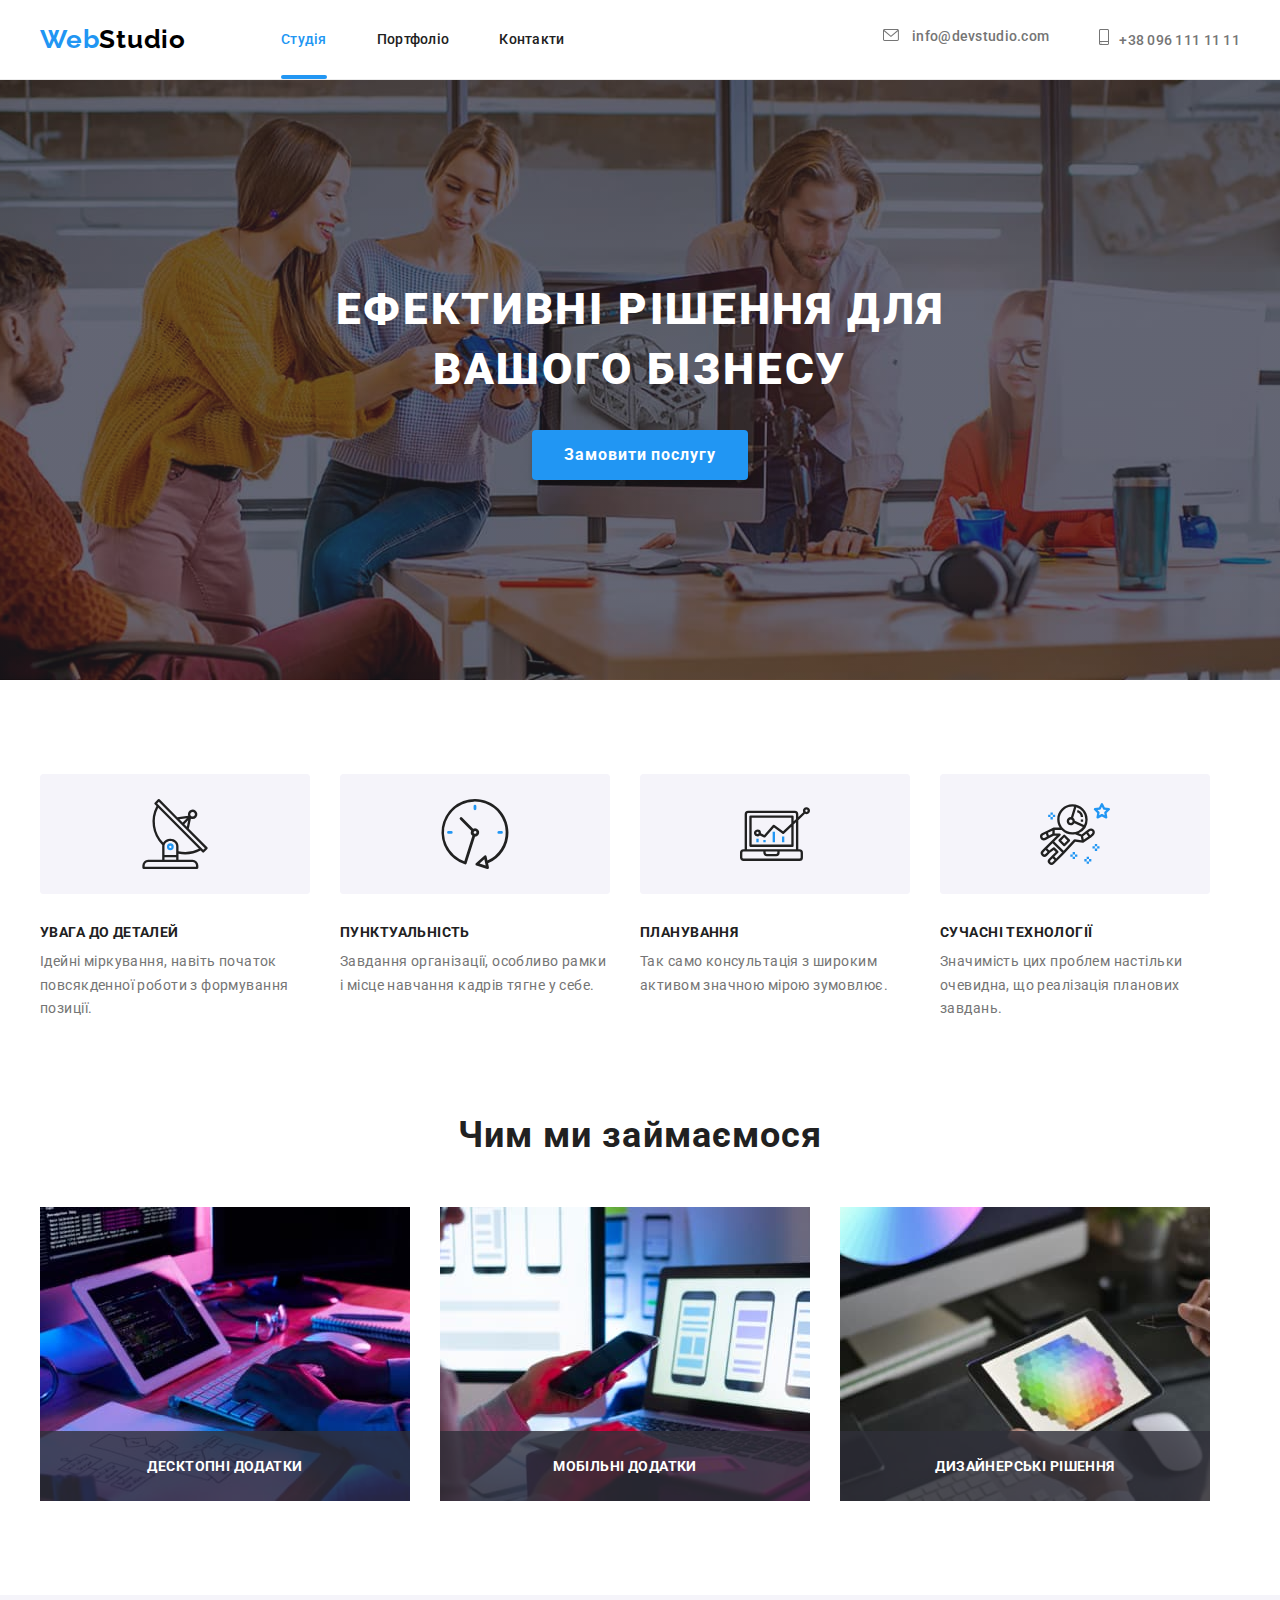
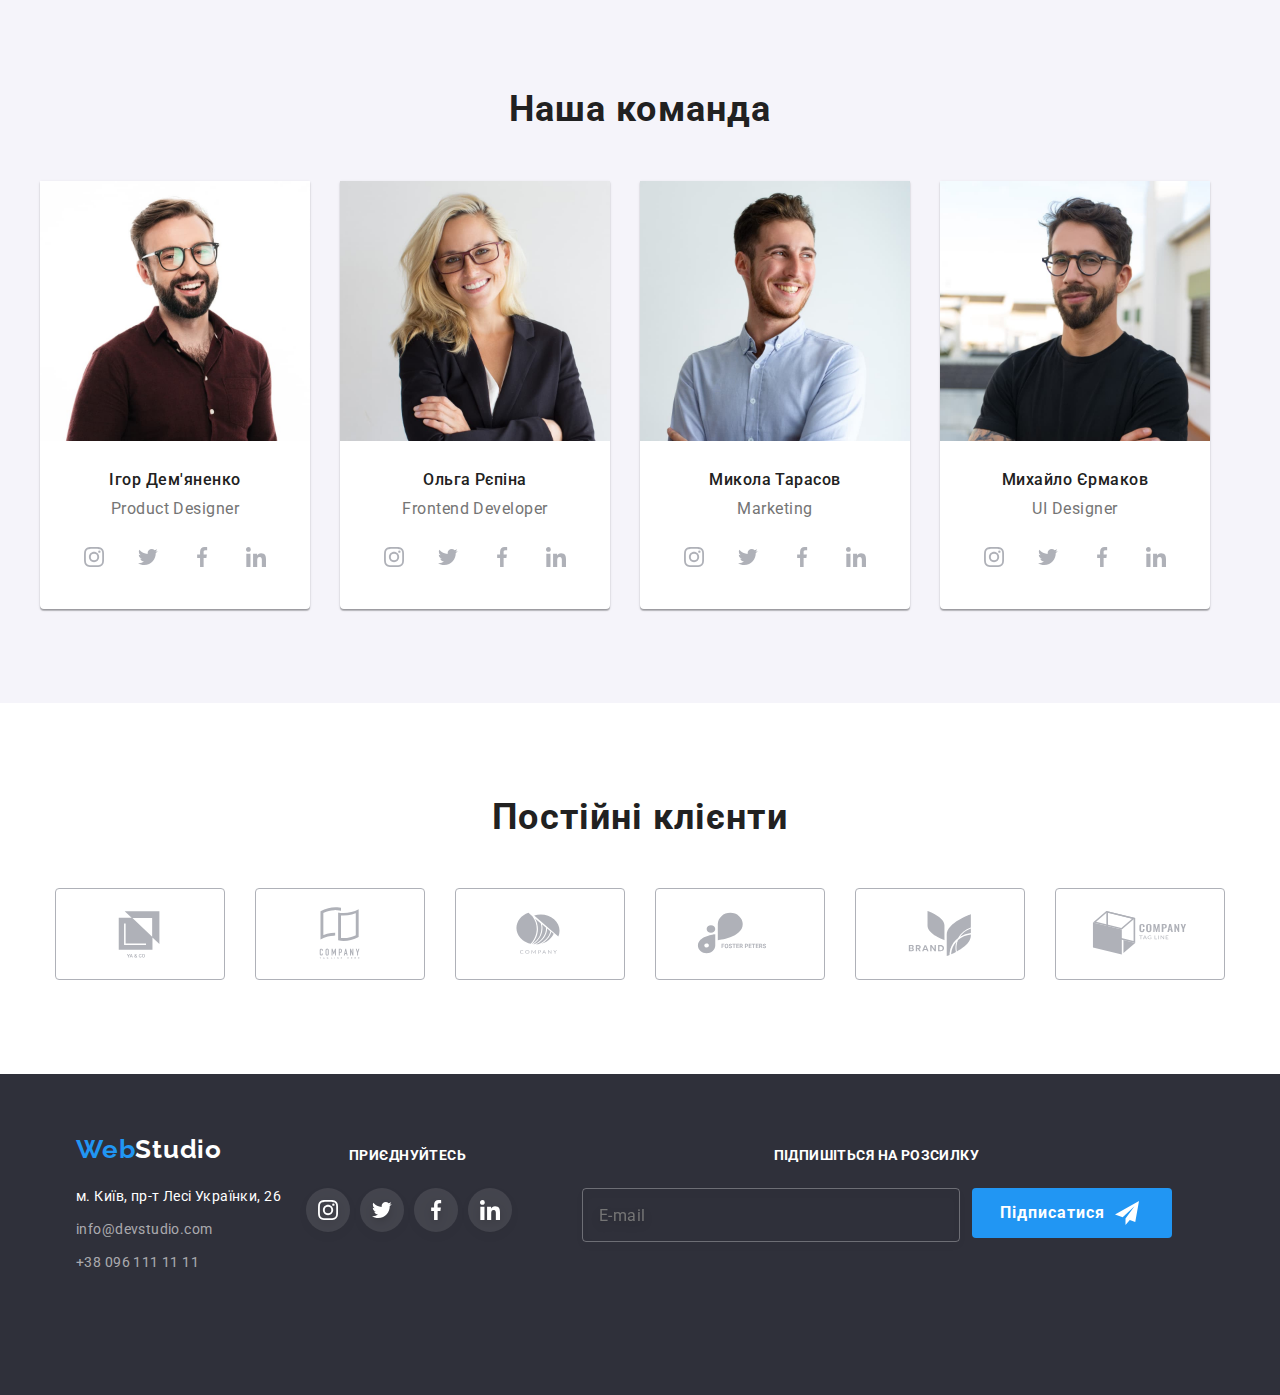
==== commit 782dd459: "add" ====
--- a/index.html
+++ b/index.html
@@ -22,7 +22,7 @@
    
         <header class="header">
             <div class="container main-header">
-            <a href="./index.html" class="logo link" lang="en">Web<span class="logo__header">Studio</span> </a>
+            <a href="./index.html" class="heder__logo logo link" lang="en">Web<span class="logo__header">Studio</span> </a>
             <button type="button" class="mobile-menu__button " data-menu-open> <svg class="mobile-menu__icon" width="24" height="16">
                 <use href="./image/icons.svg#icon-menu_24px"></use>
             </svg> </button>
@@ -46,13 +46,13 @@
                         <use href="./image/icons.svg#icon-Vector-1"></use>
                     </svg></button>
                     <ul class="mobile-menu__site-nav-list list">
-                        <li class="mobile-menu__item"><a href="./index.html" class="mobile-menu__link  navigation-link link">Студія</a></li>
+                        <li class="mobile-menu__item"><a href="./index.html" class="mobile-menu__link   link">Студія</a></li>
                         <li class="mobile-menu__item"><a href="./portfolio.html" class="mobile-menu__link  link">Портфоліо</a></li>
                         <li class="mobile-menu__item"><a href="" class="mobile-menu__link  link">Контакти</a></li>
                     </ul>
                     <ul class="mobile-menu__contact-list list">
                         <li class="mobile-menu__contact-item"><a href="info@devstudio.com" class="mobile-menu__contact-link link">info@devstudio.com</a></li>
-                        <li class="mobile-menu__contact-item"><a href="tel:+380961111111" class="mobile-menu__contact-link link">+38 096 111 11 11</a></li>
+                        <li class="mobile-menu__contact-item"><a href="tel:+380961111111" class="mobile-menu__contact-link mobile-menu__contact-link--narrow link">+38 096 111 11 11</a></li>
                     </ul>
                     <ul class="mobile-menu__soc-list list">
                         <li class="mobile-menu__soc-item"><a href="" class="mobile-menu__soc-link link">Instagram</a></li>
@@ -291,10 +291,11 @@
         </section>
 
     </main>
-<!-- <footer class="footer">
+<footer class="footer">
     <div class="footer-container container">
-        <div>
-                <a href="/" class="logo link" lang="en">Web<span class="footer-logo">Studio</span> </a>
+        <div class="footer__inner">
+        <div class="footer__wrap">
+                <a href="/" class="footer__logo logo link " lang="en">Web<span class="footer-logo">Studio</span> </a>
                 
                 <address class="footer-address">
                     м. Київ, пр-т Лесі Українки, 26
@@ -329,10 +330,10 @@
                             </svg>
                         </a></li>
                 </ul>
-            </div>
+            </div> </div>
         
         <div class="conteiner-form">
-            <h4 class="title-footer">Підпишіться на розсилку</h4>
+            <h4 class="title-footer footer__title">Підпишіться на розсилку</h4>
     <form class="footer-form">
         <label>
             <input class="input-footer" type="email" name="email" placeholder="E-mail">
@@ -345,7 +346,7 @@
         </div>
         </div>
     
-</footer> -->
+</footer>
 <div class="backdrop is-hidden " data-modal>
     <div class="modal ">
         <button type="button" class="modal-close" data-modal-close><svg class="modal-icon" width="11" height="11">
--- a/css/main.min.css
+++ b/css/main.min.css
@@ -1 +1 @@
-:root{--primary-font: "Roboto", sans-serif;--secondary-font: "Raleway", sans-serif;--primary-text-color: #757575;--title-text-color: #212121;--accent-color: #2196F3;--accent-color-title: #FFFFFF;--accent-color-logo: #000000;--backgroung-accent: #2F303A;--transparent-color: rgba(255, 255, 255, 0.6);--icon-color: #AFB1B8;--border-color:#ECECEC;--background-accent-color:#F5F4FA;--background-color-btn:#188CE8;--transition-function: 250ms cubic-bezier(0.4, 0, 0.2, 1)}.footer-logo,.logo__header,.logo{font-family:var(--secondary-font);font-style:normal;font-weight:700;font-size:26px;line-height:1.19;letter-spacing:.03em}.client__title,.team__title,.gallery__title{font-weight:700;font-size:36px;line-height:1.16;text-align:center;letter-spacing:.03em;color:var(--title-text-color);margin-top:0;margin-bottom:50px}.link{display:flex;text-decoration:none}.list{margin:0;padding:0;list-style:none}img{display:block;width:100%;max-width:100%;height:auto}img{display:block;max-width:100%;height:auto;margin-right:0}@media screen and (min-width: 480px){.section{padding-top:60px;padding-bottom:60px}}@media screen and (min-width: 1200px){.section{padding-top:94px;padding-bottom:94px}}.container{width:100%}@media screen and (min-width: 480px){.container{width:480px;padding-left:15px;padding-right:15px;margin:0 auto}}@media screen and (min-width: 768px){.container{width:720px;padding-left:0}}@media screen and (min-width: 1200px){.container{width:1200px;padding-left:15px;padding-right:15px;margin:0 auto}}body{font-family:var(--primary-font);color:var(--primary-text-color);margin:0}.logo{color:var(--accent-color);margin-right:95px}.logo__header{color:var(--accent-color-logo)}.footer-logo{color:var(--accent-color-title);margin-bottom:20px}.backdrop{position:fixed;top:0;width:100%;height:100%;background:rgba(0,0,0,.2);transition:opacity var(--transition-function),visibility var(--transition-function)}.backdrop.is-hidden .modal{transform:translate(-50%, -50%) scale(0)}.is-hidden{opacity:0;visibility:hidden;pointer-events:none}.visually-hidden{position:absolute;width:1px;height:1px;margin:-1px;border:0;padding:0;white-space:nowrap;-webkit-clip-path:inset(100%);clip-path:inset(100%);clip:rect(0 0 0 0);overflow:hidden}.modal{position:absolute;width:528px;min-height:581px;padding:40px;background:var(--accent-color-title);box-shadow:0px 1px 3px rgba(0,0,0,.12),0px 1px 1px rgba(0,0,0,.14),0px 2px 1px rgba(0,0,0,.2);border-radius:4px;top:50%;left:50%;transform:translate(-50%, -50%) scale(1);transition:transform var(--transition-function)}.modal-close{position:absolute;background:var(--accent-color-title);border:1px solid rgba(0,0,0,.1);border-radius:50%;top:9px;right:9px;width:30px;height:30px;cursor:pointer}.modal-icon{fill:#000}.modal-close:hover .modal-icon,.modal-close:focus .modal-icon{fill:var(--accent-color)}.modal-title{font-family:var(--primary-font);font-style:normal;font-weight:700;font-size:20px;line-height:23px;text-align:center;letter-spacing:.03em;color:var(--title-text-color);margin-top:0;margin-bottom:10px}.form-input{width:100%;height:40px;border:1px solid rgba(33,33,33,.2);border-radius:4px;padding-left:40px;font-size:16px;color:var(--primary-text-color);transition:outline-color var(--transition-function);margin-top:4px}.form-input:focus{outline-color:var(--accent-color)}.form-input::-moz-placeholder{font-weight:400;font-size:12px;line-height:14px;letter-spacing:.01em;color:rgba(117,117,117,.5)}.form-input:-ms-input-placeholder{font-weight:400;font-size:12px;line-height:14px;letter-spacing:.01em;color:rgba(117,117,117,.5)}.form-input::placeholder{font-weight:400;font-size:12px;line-height:14px;letter-spacing:.01em;color:rgba(117,117,117,.5)}.button-form{font-weight:700;width:200px;height:50px;background:var(--accent-color);box-shadow:0px 4px 4px rgba(0,0,0,.15);border-radius:4px;letter-spacing:.06em;color:#fff;border:#fff;display:flex;align-items:center;justify-content:center;margin:0 auto;margin-top:30px;cursor:pointer}.button-form:hover,.button-form:focus{background:var(--background-color-btn)}.modal-form-title{font-weight:400;font-size:12px;line-height:14px;letter-spacing:.01em;color:var(--primary-text-color)}.form-feedback{resize:none;height:120px;padding-left:16px;padding-right:16px;padding-top:12px;padding-bottom:12px;margin-top:4px}.checkbox-title{display:flex;font-weight:400;font-size:14px;line-height:24px;letter-spacing:.03em;color:var(--primary-text-color)}.link-form{text-decoration:none;letter-spacing:.03em;-webkit-text-decoration-line:underline;text-decoration-line:underline;color:var(--accent-color)}.input-field{margin-bottom:10px;position:relative}.modal-icon-form{position:absolute;left:12px;top:50%}.form-input:focus+.modal-icon-form{fill:var(--accent-color)}.check-text{font-weight:400;font-size:14px;line-height:24px;letter-spacing:.03em;color:var(--primary-text-color);display:flex;align-items:center;justify-content:center;cursor:pointer;margin-top:10px}.check-text span{width:16px;height:15px;border:2px solid var(--accent-color-logo);border-radius:3px;margin-right:5px;display:flex;align-items:center;justify-content:center;transition:background-color var(--transition-function),border-color var(--transition-function)}.input-check:checked+.check-text span{background-color:var(--accent-color);border-color:var(--accent-color)}.input-check:focus+.check-text span{border-color:var(--accent-color)}.check-icon{fill:rgba(0,0,0,0);transition:fill 250ms cubic-bezier(0.4, 0, 0.2, 1)}.input-check:checked+.check-text .check-icon{fill:var(--accent-color-title)}.mobile-menu{position:fixed;top:0;left:0;width:100%;height:100%;background-color:var(--accent-color-title);opacity:0;visibility:hidden;pointer-events:none;transition:opacity var(--transition-function),visibility var(--transition-function)}.mobile-menu__close-btn{position:absolute;top:10px;right:15px;background-color:rgba(0,0,0,0);border:none;width:40px;height:40px}.mobile-menu__container{position:relative;padding-left:40px}.mobile-menu.is-open{opacity:1;visibility:visible;pointer-events:auto}.hero__title{font-weight:900;letter-spacing:.06em;text-transform:uppercase;color:var(--accent-color-title);margin:auto}@media screen and (min-width: 480px){.hero__title{font-size:26px;line-height:1.61;width:360px;text-align:center}}@media screen and (min-width: 1200px){.hero__title{font-size:44px;line-height:1.36;text-align:center;width:696px}}.hero__service-button{width:216px;height:50px;font-weight:700;font-size:16px;line-height:30px;align-items:center;text-align:center;letter-spacing:.06em;color:var(--accent-color-title);background-color:var(--accent-color);cursor:pointer;display:block;margin:0 auto;margin-top:30px;border:none;box-shadow:0px 4px 4px rgba(0,0,0,.15);border-radius:4px}.hero__service-button:hover,.hero__service-button:focus{background:var(--background-color-btn)}.hero{background-repeat:no-repeat;background-position:center;margin:0 auto;padding-top:200px;padding-bottom:200px}@media screen and (min-width: 480px){.hero{background-color:var(--backgroung-accent);background-image:linear-gradient(rgba(47, 48, 58, 0.4), rgba(47, 48, 58, 0.4)),url(../image/overlay.jpg);max-width:480px}}@media screen and (min-width: 768px){.hero{background-color:var(--backgroung-accent);background-image:linear-gradient(rgba(47, 48, 58, 0.4), rgba(47, 48, 58, 0.4)),url(../image/overlay.jpg);max-width:768px}}@media screen and (min-width: 1200px){.hero{background-color:var(--backgroung-accent);background-image:linear-gradient(rgba(47, 48, 58, 0.4), rgba(47, 48, 58, 0.4)),url(../image/overlay.jpg);max-width:1600px}}.header{display:flex;align-items:center;border-bottom:1px solid var(--border-color);padding-top:24px;padding-bottom:24px}.main-header{display:flex;align-items:center;justify-content:space-between}.mail-icon{margin-right:10px;background-color:rgba(0,0,0,0);fill:var(--primary-text-color)}.site-nav-list__link{font-weight:500;font-size:14px;line-height:1.14;letter-spacing:.02em;color:var(--title-text-color);text-decoration:none;transition:var(--transition-function)}.site-nav-list__link:hover,.site-nav-list__link:focus{color:var(--accent-color)}.navigation-link{position:relative}.current{color:var(--accent-color)}.current::after{content:"";position:absolute;display:block;width:100%;height:4px;bottom:-1px;left:0;background:var(--accent-color);border:none;border-radius:2px;bottom:-32px}.contact-list__header-contact{font-weight:500;font-size:14px;line-height:1.14;letter-spacing:.02em;color:var(--primary-text-color);text-decoration:none;transition:var(--transition-function)}.contact-list__header-contact:hover,.contact-list__header-contact:focus{color:var(--accent-color)}.mail-icon{transition:var(--transition-function)}.contact-list__header-contact:hover .mail-icon,.contact-list__header-contact:focus .mail-icon{color:var(--accent-color);fill:var(--accent-color)}.site-nav-list{display:flex;list-style:none;margin:0;padding:0}.site-nav-list .site-nav-list__item:not(:last-child){margin-right:50px}@media screen and (min-width: 480px){.site-nav-list{display:none}}.list .header-link.current{color:var(--accent-color)}.contact-list{padding:0;display:flex;list-style:none;margin-left:auto;margin-top:0;margin-bottom:0}.contact-list .contact-list__item+.contact-list__item{margin-left:50px}@media screen and (min-width: 480px){.contact-list{display:none}}.mobile-menu__button{width:40px;height:40px;background-color:rgba(0,0,0,0);border:none}.mobile-menu__icon{fill:var(--accent-color-logo);transition:var(--transition-function)}.mobile-menu__button:hover .mobile-menu__icon,.mobile-menu__button:focus .mobile-menu__icon{fill:var(--background-color-btn)}.benefits{padding-bottom:47px}.benefits__list{list-style:none;display:flex}@media screen and (min-width: 480px){.benefits__list{flex-wrap:wrap;gap:30px}}@media screen and (min-width: 768px){.benefits__list{flex-wrap:wrap;gap:30px}}@media screen and (min-width: 1200px){.benefits__list{display:flex;gap:30px}}.benefits__contents{background:var(--background-accent-color);border-radius:4px;margin-bottom:30px}@media screen and (min-width: 480px){.benefits__contents{width:450px;height:120px}}@media screen and (min-width: 768px){.benefits__contents{width:354px;height:120px}}@media screen and (min-width: 1200px){.benefits__contents{width:270px;height:120px}}.benefits__subtitle{font-weight:700;font-size:14px;line-height:16px;letter-spacing:.03em;text-transform:uppercase;color:var(--title-text-color)}@media screen and (min-width: 480px){.benefits__subtitle{text-align:center}}@media screen and (min-width: 768px){.benefits__subtitle{text-align:left;margin:0}}@media screen and (min-width: 1200px){.benefits__subtitle{margin:0}}.benefits__text{font-weight:400;font-size:14px;line-height:1.71;letter-spacing:.03em;color:var(--primary-text-color);margin-top:10px;margin-bottom:0}@media screen and (min-width: 480px){.benefits__icon{margin-right:auto;margin-left:auto}}@media screen and (min-width: 480px){.benefits__item{width:450px}}@media screen and (min-width: 768px){.benefits__item{width:calc((100% - 30px)/2)}}@media screen and (min-width: 1200px){.benefits__item{width:270px}}.gallery{padding-top:47px}@media screen and (min-width: 480px){.gallery{display:none}}@media screen and (min-width: 768px){.gallery{display:none}}@media screen and (min-width: 1200px){.gallery{display:flex}}.gallery__list{display:flex}.gallery__list .gallery__item:not(:last-child){margin-right:30px}.gallery__thumb{position:relative}.gallery__desc{width:370px;height:70px;background:rgba(47,48,58,.8);position:absolute;left:0;bottom:0;display:flex;align-items:center;justify-content:center}.gallery__text{font-weight:700;font-size:14px;line-height:16px;text-align:center;letter-spacing:.03em;text-transform:uppercase;color:var(--accent-color-title);margin:0}.team__section{background:var(--background-accent-color)}.team__list{display:flex}@media screen and (min-width: 480px){.team__list{flex-wrap:wrap;gap:30px}}@media screen and (min-width: 768px){.team__list{flex-wrap:wrap;gap:30px}}@media screen and (min-width: 1200px){.team__list{display:flex;gap:30px}}.team__item{box-shadow:0px 1px 3px rgba(0,0,0,.12),0px 1px 1px rgba(0,0,0,.14),0px 2px 1px rgba(0,0,0,.2);border-radius:0px 0px 4px 4px;background-color:#fff}@media screen and (min-width: 480px){.team__item{width:450px}}@media screen and (min-width: 768px){.team__item{width:calc((100% - 30px)/2)}}@media screen and (min-width: 1200px){.team__item{width:270px}}.team__subject{padding-top:30px;padding-bottom:30px}.team__name{font-weight:500;font-size:16px;line-height:1.18;text-align:center;letter-spacing:.03em;color:var(--title-text-color);margin-top:0;margin-bottom:0}.team__work-position{font-weight:400;font-size:16px;line-height:1.18;text-align:center;letter-spacing:.03em;color:var(--primary-text-color);margin-top:10px;margin-bottom:16px}.social-networks__list{display:flex;justify-content:center;gap:10px}.social-networks__link{width:44px;height:44px;border-radius:50%;display:flex;align-items:center;justify-content:center;transition:var(--transition-function)}.social-networks__link:hover,.social-networks__link:focus{background-color:var(--accent-color)}.social-networks__icon{fill:var(--icon-color);transition:var(--transition-function)}.social-networks__link:hover .social-networks__icon,.social-networks__link:focus .social-networks__icon{fill:var(--accent-color-title)}.client__list{display:flex;flex-wrap:wrap;gap:30px;justify-content:center}.client__link{width:170px;height:92px;border:1px solid var(--icon-color);border-radius:4px;box-sizing:border-box;align-items:center;justify-content:center;transition:var(--transition-function)}.client__link:hover,.client__link:focus{border:1px solid var(--accent-color);border-radius:4px}.client__icon{fill:var(--icon-color);transition:var(--transition-function)}.client__link:hover .client__icon,.client__link:focus .client__icon{fill:var(--accent-color)}.footer{display:flex;background:var(--backgroung-accent);padding-top:60px;padding-bottom:60px}.footer-container{display:flex;gap:70px}.footer-address{font-style:normal;font-weight:400;font-size:14px;line-height:1.71;letter-spacing:.03em;color:var(--accent-color-title);margin-bottom:9px;transition:var(--transition-function)}.footer-address:hover,.footer-address:focus{color:var(--accent-color)}.footer-contact{font-style:normal;text-decoration:none;font-weight:400;font-size:14px;line-height:1.71;letter-spacing:.03em;color:var(--transparent-color);display:block;margin-bottom:9px;transition:var(--transition-function)}.footer-contact:hover,.footer-contact:focus{color:var(--accent-color)}.tel{margin-bottom:0}.title-footer{font-style:normal;font-weight:700;font-size:14px;line-height:1.71;letter-spacing:.03em;color:var(--accent-color-title);text-transform:uppercase;padding-top:10px;margin-top:0}.footer-soc-link{width:44px;height:44px;border-radius:50%;display:flex;align-items:center;justify-content:center;background:rgba(255,255,255,.1);filter:drop-shadow(0px 4px 4px rgba(0, 0, 0, 0.25));transition:var(--transition-function)}.footer-soc-link:hover,.footer-soc-link:focus{background-color:var(--accent-color)}.footer-soc-icon{fill:#fff}.footer-soc-list{display:flex;justify-content:center;gap:10px}.conteiner-form{margin-top:0px}.footer-form{display:flex}.input-footer{width:358px;height:50px;border:1px solid rgba(255,255,255,.3);filter:drop-shadow(0px 4px 4px rgba(0, 0, 0, 0.15));border-radius:4px;background-color:rgba(0,0,0,0);display:flex;align-items:center;letter-spacing:.03em;color:rgba(255,255,255,.6);padding-left:16px}.form-button{display:flex;width:200px;height:50px;margin-left:12px;padding-left:28px;background:var(--accent-color);cursor:pointer;border-radius:4px;border:none;font-weight:700;font-size:16px;line-height:30px;align-items:center;text-align:center;letter-spacing:.06em;color:#fff}.form-button:hover,.form-button:focus{box-shadow:0px 4px 4px rgba(0,0,0,.15)}.footer-button-icon{fill:var(--accent-color-title);align-items:center;margin-left:10px}.list-port,.list-btn{list-style:none}.list-btn{display:flex}@media screen and (min-width: 480px){.list-btn{justify-content:flex-start;flex-wrap:wrap;margin-bottom:40px}}@media screen and (min-width: 768px){.list-btn{justify-content:center}}@media screen and (min-width: 1200px){.list-btn{justify-content:center;margin-bottom:50px}}.list-btn .btn-link+.btn-link{margin-left:8px}.btn-port{font-family:var(--primary-font);font-weight:500;font-size:16px;line-height:1.62;text-align:center;letter-spacing:.03em;color:var(--title-text-color);padding-top:6px;padding-bottom:6px;padding-left:22px;padding-right:22px;background:var(--background-accent-color);border-radius:4px;border:0;transition:var(--transition-function)}@media screen and (min-width: 480px){.btn-port{margin-bottom:15px}}.btn-port:hover,.btn-port:focus{color:var(--accent-color-title);background:var(--accent-color);box-shadow:0px 3px 1px rgba(0,0,0,.1),0px 1px 2px rgba(0,0,0,.08),0px 2px 2px rgba(0,0,0,.12)}.item-port{width:100%;margin-right:30px;margin-bottom:30px;border-bottom:1px solid var(--border-color);border-left:1px solid var(--border-color);border-right:1px solid var(--border-color);box-sizing:border-box;transition:var(--transition-function)}.item-port:hover,.item-port:focus{box-shadow:0px 1px 1px rgba(0,0,0,.12),0px 4px 4px rgba(0,0,0,.06),1px 4px 6px rgba(0,0,0,.16)}@media screen and (min-width: 480px){.item-port{width:450px;margin-right:0}}@media screen and (min-width: 768px){.item-port{width:354px}}@media screen and (min-width: 1200px){.item-port{width:370px}.item-port:nth-child(3n){margin-right:0}.item-port:nth-child(n+7){margin-bottom:0}}.title-port{font-weight:700;font-size:18px;line-height:2;letter-spacing:.06em;color:var(--title-text-color);margin:0}.view{font-size:16px;line-height:1.87;letter-spacing:.03em;color:var(--primary-text-color);margin:0;margin-top:0}.service-port{position:absolute;top:0;left:0;margin:0;font-size:18px;line-height:28px;letter-spacing:.03em;color:var(--accent-color-title);background:rgba(33,150,243,.9);padding-left:24px;padding-top:63px;padding-right:24px;padding-bottom:63px;height:100%;transform:translateY(101%);transition:var(--transition-function)}.link-port:hover .service-port,.link-port:focus .service-port{transform:translateY(0)}.port-top-wrap{position:relative;overflow:hidden}.list-port{padding:0;display:flex;flex-wrap:wrap}.content-item{padding-left:24px;padding-top:20px;padding-right:24px;padding-bottom:20px}.link-port{text-decoration:none}/*# sourceMappingURL=main.min.css.map */+:root{--primary-font: "Roboto", sans-serif;--secondary-font: "Raleway", sans-serif;--primary-text-color: #757575;--title-text-color: #212121;--accent-color: #2196F3;--accent-color-title: #FFFFFF;--accent-color-logo: #000000;--backgroung-accent: #2F303A;--transparent-color: rgba(255, 255, 255, 0.6);--icon-color: #AFB1B8;--border-color:#ECECEC;--background-accent-color:#F5F4FA;--background-color-btn:#188CE8;--transition-function: 250ms cubic-bezier(0.4, 0, 0.2, 1)}.footer-logo,.logo__header,.logo{font-family:var(--secondary-font);font-style:normal;font-weight:700;font-size:26px;line-height:1.19;letter-spacing:.03em}.client__title,.team__title,.gallery__title{font-weight:700;font-size:36px;line-height:1.16;text-align:center;letter-spacing:.03em;color:var(--title-text-color);margin-top:0;margin-bottom:50px}.link{display:flex;text-decoration:none}.list{margin:0;padding:0;list-style:none}img{display:block;width:100%;max-width:100%;height:auto}img{display:block;max-width:100%;height:auto;margin-right:0}@media screen and (min-width: 480px){.section{padding-top:60px;padding-bottom:60px}}@media screen and (min-width: 1200px){.section{padding-top:94px;padding-bottom:94px}}.container{width:100%;padding-left:15px;padding-right:15px}@media screen and (min-width: 480px){.container{width:480px;margin-left:auto;margin-right:auto;margin:0 auto}}@media screen and (min-width: 768px){.container{width:720px;padding-left:0;padding-right:0}}@media screen and (min-width: 1200px){.container{width:1200px;padding-left:15px;padding-right:15px;margin:0 auto}}body{font-family:var(--primary-font);color:var(--primary-text-color);margin:0}.logo{color:var(--accent-color)}.logo__header{color:var(--accent-color-logo)}.footer-logo{color:var(--accent-color-title);margin-bottom:20px}.footer__logo{width:154px;margin:0 auto}@media screen and (min-width: 1200px){.footer__logo{margin-left:0}}.heder__logo{margin-right:80px}@media screen and (min-width: 1200px){.heder__logo{margin-right:95px}}.backdrop{position:fixed;top:0;width:100%;height:100%;background:rgba(0,0,0,.2);transition:opacity var(--transition-function),visibility var(--transition-function)}.backdrop.is-hidden .modal{transform:translate(-50%, -50%) scale(0)}.is-hidden{opacity:0;visibility:hidden;pointer-events:none}.visually-hidden{position:absolute;width:1px;height:1px;margin:-1px;border:0;padding:0;white-space:nowrap;-webkit-clip-path:inset(100%);clip-path:inset(100%);clip:rect(0 0 0 0);overflow:hidden}.modal{position:absolute;width:450px;min-height:581px;padding:40px;background:var(--accent-color-title);box-shadow:0px 1px 3px rgba(0,0,0,.12),0px 1px 1px rgba(0,0,0,.14),0px 2px 1px rgba(0,0,0,.2);border-radius:4px;top:50%;left:50%;transform:translate(-50%, -50%) scale(1);transition:transform var(--transition-function)}@media screen and (min-width: 1200px){.modal{width:528px}}.modal-close{position:absolute;background:var(--accent-color-title);border:1px solid rgba(0,0,0,.1);border-radius:50%;top:9px;right:9px;width:30px;height:30px;cursor:pointer}.modal-icon{fill:#000}.modal-close:hover .modal-icon,.modal-close:focus .modal-icon{fill:var(--accent-color)}.modal-title{font-family:var(--primary-font);font-style:normal;font-weight:700;font-size:20px;line-height:23px;text-align:center;letter-spacing:.03em;color:var(--title-text-color);margin-top:0;margin-bottom:10px}.form-input{width:100%;height:40px;border:1px solid rgba(33,33,33,.2);border-radius:4px;padding-left:40px;font-size:16px;color:var(--primary-text-color);transition:outline-color var(--transition-function);margin-top:4px}.form-input:focus{outline-color:var(--accent-color)}.form-input::-moz-placeholder{font-weight:400;font-size:12px;line-height:14px;letter-spacing:.01em;color:rgba(117,117,117,.5)}.form-input:-ms-input-placeholder{font-weight:400;font-size:12px;line-height:14px;letter-spacing:.01em;color:rgba(117,117,117,.5)}.form-input::placeholder{font-weight:400;font-size:12px;line-height:14px;letter-spacing:.01em;color:rgba(117,117,117,.5)}.button-form{font-weight:700;width:200px;height:50px;background:var(--accent-color);box-shadow:0px 4px 4px rgba(0,0,0,.15);border-radius:4px;letter-spacing:.06em;color:#fff;border:#fff;display:flex;align-items:center;justify-content:center;margin:0 auto;margin-top:30px;cursor:pointer}.button-form:hover,.button-form:focus{background:var(--background-color-btn)}.modal-form-title{font-weight:400;font-size:12px;line-height:14px;letter-spacing:.01em;color:var(--primary-text-color)}.form-feedback{resize:none;height:120px;padding-left:16px;padding-right:16px;padding-top:12px;padding-bottom:12px;margin-top:4px}.checkbox-title{display:flex;font-weight:400;font-size:14px;line-height:24px;letter-spacing:.03em;color:var(--primary-text-color)}.link-form{text-decoration:none;letter-spacing:.03em;-webkit-text-decoration-line:underline;text-decoration-line:underline;color:var(--accent-color)}.input-field{margin-bottom:10px;position:relative}.modal-icon-form{position:absolute;left:12px;top:50%}.form-input:focus+.modal-icon-form{fill:var(--accent-color)}.check-text{font-weight:400;font-size:12px;line-height:24px;letter-spacing:.03em;color:var(--primary-text-color);display:flex;align-items:center;justify-content:center;cursor:pointer;margin-top:10px}@media screen and (min-width: 1200px){.check-text{font-size:14px}}.check-text span{width:16px;height:15px;border:2px solid var(--accent-color-logo);border-radius:3px;margin-right:5px;display:flex;align-items:center;justify-content:center;transition:background-color var(--transition-function),border-color var(--transition-function)}.input-check:checked+.check-text span{background-color:var(--accent-color);border-color:var(--accent-color)}.input-check:focus+.check-text span{border-color:var(--accent-color)}.check-icon{fill:rgba(0,0,0,0);transition:fill 250ms cubic-bezier(0.4, 0, 0.2, 1)}.input-check:checked+.check-text .check-icon{fill:var(--accent-color-title)}.mobile-menu{position:fixed;top:0;left:0;width:100%;height:100%;background-color:var(--accent-color-title);opacity:0;visibility:hidden;pointer-events:none;transition:opacity var(--transition-function),visibility var(--transition-function)}.mobile-menu__close-btn{position:absolute;top:10px;right:15px;background-color:rgba(0,0,0,0);border:none;width:40px;height:40px}.mobile-menu__close-btn:hover,.mobile-menu__close-btn:focus{fill:var(--accent-color)}.mobile-menu__container{position:relative;padding-left:40px;padding-top:40px}.mobile-menu.is-open{opacity:1;visibility:visible;pointer-events:auto}.mobile-menu__link{font-family:"Roboto";font-style:normal;font-weight:500;font-size:40px;line-height:47px;text-align:center;letter-spacing:.02em;color:var(--title-text-color);transition:var(--transition-function)}.mobile-menu__link:hover,.mobile-menu__link:focus{color:var(--accent-color);cursor:pointer}.mobile-menu__item{margin-bottom:32px}.mobile-menu__item:last-child{margin-bottom:150px}.mobile-menu__contact-link{font-family:"Roboto";font-style:normal;font-weight:500;font-size:34px;line-height:40px;color:var(--accent-color);margin-bottom:32px}.mobile-menu__contact-link--narrow{font-family:"Roboto";font-style:normal;font-weight:500;font-size:24px;line-height:28px;letter-spacing:.02em;color:var(--primary-text-color);margin-bottom:64px}.mobile-menu__soc-list{display:flex;gap:10px}.mobile-menu__soc-link{font-family:"Roboto";font-style:normal;font-weight:500;font-size:18px;line-height:22px;letter-spacing:.02em;color:var(--accent-color);padding-right:10px}.mobile-menu__soc-item:not(:last-child){border-right:1px solid rgba(33,33,33,.2)}.hero__title{font-weight:900;letter-spacing:.06em;text-transform:uppercase;color:var(--accent-color-title);margin:auto}@media screen and (min-width: 480px){.hero__title{font-size:26px;line-height:1.61;width:360px;text-align:center}}@media screen and (min-width: 1200px){.hero__title{font-size:44px;line-height:1.36;text-align:center;width:696px}}.hero__service-button{width:216px;height:50px;font-weight:700;font-size:16px;line-height:30px;align-items:center;text-align:center;letter-spacing:.06em;color:var(--accent-color-title);background-color:var(--accent-color);cursor:pointer;display:block;margin:0 auto;margin-top:30px;border:none;box-shadow:0px 4px 4px rgba(0,0,0,.15);border-radius:4px}.hero__service-button:hover,.hero__service-button:focus{background:var(--background-color-btn)}.hero{background-color:var(--backgroung-accent);background-image:linear-gradient(rgba(47, 48, 58, 0.4), rgba(47, 48, 58, 0.4)),url(../image/overlay.jpg);max-width:480px;background-repeat:no-repeat;background-position:center;margin:0 auto;padding-top:200px;padding-bottom:200px}@media screen and (min-width: 768px){.hero{background-color:var(--backgroung-accent);background-image:linear-gradient(rgba(47, 48, 58, 0.4), rgba(47, 48, 58, 0.4)),url(../image/overlay.jpg);max-width:768px}}@media screen and (min-width: 1200px){.hero{background-color:var(--backgroung-accent);background-image:linear-gradient(rgba(47, 48, 58, 0.4), rgba(47, 48, 58, 0.4)),url(../image/overlay.jpg);max-width:1600px}}.header{display:flex;align-items:center;border-bottom:1px solid var(--border-color);padding-top:24px;padding-bottom:24px}.main-header{display:flex;align-items:center;justify-content:space-between}.mail-icon{margin-right:10px;background-color:rgba(0,0,0,0);fill:var(--primary-text-color)}.site-nav-list__link{font-weight:500;font-size:14px;line-height:1.14;letter-spacing:.02em;color:var(--title-text-color);text-decoration:none;transition:var(--transition-function)}.site-nav-list__link:hover,.site-nav-list__link:focus{color:var(--accent-color)}.navigation-link{position:relative}.current{color:var(--accent-color)}.current::after{content:"";position:absolute;display:block;width:100%;height:4px;bottom:-1px;left:0;background:var(--accent-color);border:none;border-radius:2px;bottom:-32px}.contact-list__header-contact{font-weight:500;font-size:14px;line-height:1.14;letter-spacing:.02em;color:var(--primary-text-color);text-decoration:none;transition:var(--transition-function)}.contact-list__header-contact:hover,.contact-list__header-contact:focus{color:var(--accent-color)}.mail-icon{transition:var(--transition-function)}.contact-list__header-contact:hover .mail-icon,.contact-list__header-contact:focus .mail-icon{color:var(--accent-color);fill:var(--accent-color)}.site-nav-list{display:none}@media screen and (min-width: 768px){.site-nav-list{display:flex;list-style:none;margin:0;padding:0}.site-nav-list .site-nav-list__item:not(:last-child){margin-right:50px}}@media screen and (min-width: 1200px){.site-nav-list .site-nav-list__item:not(:last-child){margin-right:50px}}.list .header-link.current{color:var(--accent-color)}.contact-list{display:none}@media screen and (min-width: 768px){.contact-list{padding:0;display:block;list-style:none;margin-left:auto;margin-top:0;margin-bottom:0}}@media screen and (min-width: 1200px){.contact-list{padding:0;display:flex;list-style:none;margin-left:auto;margin-top:0;margin-bottom:0}.contact-list .contact-list__item+.contact-list__item{margin-left:50px}}.mobile-menu__button{width:40px;height:40px;background-color:rgba(0,0,0,0);border:none}@media screen and (min-width: 768px){.mobile-menu__button{display:none}}.mobile-menu__icon{fill:var(--accent-color-logo);transition:var(--transition-function)}.mobile-menu__button:hover .mobile-menu__icon,.mobile-menu__button:focus .mobile-menu__icon{fill:var(--accent-color)}.contact-list__item{display:flex}.benefits{padding-bottom:47px}.benefits__list{list-style:none}@media screen and (min-width: 480px){.benefits__list{display:flex;flex-wrap:wrap;gap:30px}}@media screen and (min-width: 768px){.benefits__list{flex-wrap:wrap;gap:30px}}@media screen and (min-width: 1200px){.benefits__list{display:flex;gap:30px}}.benefits__list .benefits__contents{display:flex;background:var(--background-accent-color);border-radius:4px;margin-bottom:30px}@media screen and (min-width: 480px){.benefits__list .benefits__contents{width:450px;height:120px}}@media screen and (min-width: 768px){.benefits__list .benefits__contents{width:354px;height:120px}}@media screen and (min-width: 1200px){.benefits__list .benefits__contents{width:270px;height:120px}}.benefits__list .benefits__subtitle{font-weight:700;font-size:14px;line-height:16px;letter-spacing:.03em;text-transform:uppercase;color:var(--title-text-color)}@media screen and (min-width: 480px){.benefits__list .benefits__subtitle{text-align:center}}@media screen and (min-width: 768px){.benefits__list .benefits__subtitle{text-align:left;margin:0}}@media screen and (min-width: 1200px){.benefits__list .benefits__subtitle{margin:0}}.benefits__list .benefits__text{font-weight:400;font-size:14px;line-height:1.71;letter-spacing:.03em;color:var(--primary-text-color);margin-top:10px;margin-bottom:0}.benefits__list .benefits__icon{margin:0 auto}@media screen and (min-width: 480px){.benefits__list .benefits__item{width:450px}}@media screen and (min-width: 768px){.benefits__list .benefits__item{width:calc((100% - 30px)/2)}}@media screen and (min-width: 1200px){.benefits__list .benefits__item{width:270px}}.gallery{display:none;padding-top:47px}@media screen and (min-width: 480px){.gallery{display:none}}@media screen and (min-width: 768px){.gallery{display:none}}@media screen and (min-width: 1200px){.gallery{display:flex}}.gallery__list{display:flex}.gallery__list .gallery__item:not(:last-child){margin-right:30px}.gallery__thumb{position:relative}.gallery__desc{width:370px;height:70px;background:rgba(47,48,58,.8);position:absolute;left:0;bottom:0;display:flex;align-items:center;justify-content:center}.gallery__text{font-weight:700;font-size:14px;line-height:16px;text-align:center;letter-spacing:.03em;text-transform:uppercase;color:var(--accent-color-title);margin:0}.team__section{background:var(--background-accent-color)}.team__list{display:flex;flex-wrap:wrap;gap:30px}.team__item{box-shadow:0px 1px 3px rgba(0,0,0,.12),0px 1px 1px rgba(0,0,0,.14),0px 2px 1px rgba(0,0,0,.2);border-radius:0px 0px 4px 4px;background-color:#fff}@media screen and (min-width: 480px){.team__item{width:450px}}@media screen and (min-width: 768px){.team__item{width:calc((100% - 30px)/2)}}@media screen and (min-width: 1200px){.team__item{width:270px}}.team__subject{padding-top:30px;padding-bottom:30px}.team__name{font-weight:500;font-size:16px;line-height:1.18;text-align:center;letter-spacing:.03em;color:var(--title-text-color);margin-top:0;margin-bottom:0}.team__work-position{font-weight:400;font-size:16px;line-height:1.18;text-align:center;letter-spacing:.03em;color:var(--primary-text-color);margin-top:10px;margin-bottom:16px}.social-networks__list{display:flex;justify-content:center;gap:10px}.social-networks__link{width:44px;height:44px;border-radius:50%;display:flex;align-items:center;justify-content:center;transition:var(--transition-function)}.social-networks__link:hover,.social-networks__link:focus{background-color:var(--accent-color)}.social-networks__icon{fill:var(--icon-color);transition:var(--transition-function)}.social-networks__link:hover .social-networks__icon,.social-networks__link:focus .social-networks__icon{fill:var(--accent-color-title)}.client__list{display:flex;flex-wrap:wrap;gap:30px;justify-content:center}.client__link{width:170px;height:92px;border:1px solid var(--icon-color);border-radius:4px;box-sizing:border-box;align-items:center;justify-content:center;transition:var(--transition-function)}.client__link:hover,.client__link:focus{border:1px solid var(--accent-color);border-radius:4px}.client__icon{fill:var(--icon-color);transition:var(--transition-function)}.client__link:hover .client__icon,.client__link:focus .client__icon{fill:var(--accent-color)}.footer{display:flex;background:var(--backgroung-accent);padding-top:60px;padding-bottom:60px}.footer-container{gap:70px}@media screen and (min-width: 768px){.footer-container{padding-left:76px;padding-right:76px}}@media screen and (min-width: 1200px){.footer-container{display:flex}}.footer-address{font-style:normal;font-weight:400;font-size:14px;line-height:1.71;letter-spacing:.03em;color:var(--accent-color-title);margin-bottom:9px;transition:var(--transition-function);width:230px;margin:0 auto}.footer-address:hover,.footer-address:focus{color:var(--accent-color)}@media screen and (min-width: 1200px){.footer-address{margin-left:0;margin-right:0;margin-bottom:9px;margin-top:0}}.footer-contact{font-style:normal;text-decoration:none;font-weight:400;font-size:14px;line-height:1.71;letter-spacing:.03em;color:var(--transparent-color);display:block;margin-bottom:9px;transition:var(--transition-function);width:160px;margin:0 auto}.footer-contact:hover,.footer-contact:focus{color:var(--accent-color)}@media screen and (min-width: 1200px){.footer-contact{margin-left:0;margin-right:0;margin-bottom:9px;margin-top:0}}.tel{margin-bottom:0}.title-footer{font-style:normal;font-weight:700;font-size:14px;line-height:1.71;letter-spacing:.03em;color:var(--accent-color-title);text-transform:uppercase;width:120px;margin:0 auto;padding-top:0;margin-bottom:20px}@media screen and (min-width: 1200px){.title-footer{padding-top:10px;margin-top:0}}.footer-soc-link{width:44px;height:44px;border-radius:50%;display:flex;align-items:center;justify-content:center;background:rgba(255,255,255,.1);filter:drop-shadow(0px 4px 4px rgba(0, 0, 0, 0.25));transition:var(--transition-function)}.footer-soc-link:hover,.footer-soc-link:focus{background-color:var(--accent-color)}.footer-soc-icon{fill:#fff}.footer-soc-list{display:flex;justify-content:center;gap:10px;margin-bottom:60px}@media screen and (min-width: 1200px){.footer-soc-list{margin-bottom:0}}.conteiner-form{margin-top:0px}@media screen and (min-width: 1200px){.footer-form{display:flex}}.input-footer{height:50px;border:1px solid rgba(255,255,255,.3);filter:drop-shadow(0px 4px 4px rgba(0, 0, 0, 0.15));border-radius:4px;background-color:rgba(0,0,0,0);align-items:center;letter-spacing:.03em;color:rgba(255,255,255,.6);padding-left:16px;display:block;width:450px;margin:0 auto;margin-bottom:15px}@media screen and (min-width: 1200px){.input-footer{display:flex;width:358px}}.form-button{width:200px;height:50px;display:block;margin:0 auto;padding-left:28px;background:var(--accent-color);cursor:pointer;border-radius:4px;border:none;font-weight:700;font-size:16px;line-height:30px;align-items:center;text-align:center;letter-spacing:.06em;color:#fff}.form-button:hover,.form-button:focus{box-shadow:0px 4px 4px rgba(0,0,0,.15)}@media screen and (min-width: 1200px){.form-button{display:flex;margin-left:12px}}.footer-button-icon{fill:var(--accent-color-title);align-items:center;margin-left:10px}.footer__wrap{margin-bottom:60px}.footer__title{width:207px}@media screen and (min-width: 768px){.footer__inner{display:flex;justify-content:space-between}}.list-port,.list-btn{list-style:none}.list-btn{display:flex;justify-content:center;margin-bottom:50px}.list-btn .btn-link+.btn-link{margin-left:8px}.btn-port{font-family:var(--primary-font);font-weight:500;font-size:16px;line-height:1.62;text-align:center;letter-spacing:.03em;color:var(--title-text-color);padding-top:6px;padding-bottom:6px;padding-left:22px;padding-right:22px;background:var(--background-accent-color);border-radius:4px;border:0;transition:var(--transition-function)}.btn-port:hover,.btn-port:focus{color:var(--accent-color-title);background:var(--accent-color);box-shadow:0px 3px 1px rgba(0,0,0,.1),0px 1px 2px rgba(0,0,0,.08),0px 2px 2px rgba(0,0,0,.12)}.item-port{width:370px;margin-right:30px;margin-bottom:30px;border-bottom:1px solid var(--border-color);border-left:1px solid var(--border-color);border-right:1px solid var(--border-color);box-sizing:border-box;transition:var(--transition-function)}.item-port:hover,.item-port:focus{box-shadow:0px 1px 1px rgba(0,0,0,.12),0px 4px 4px rgba(0,0,0,.06),1px 4px 6px rgba(0,0,0,.16)}.item-port:nth-child(3n){margin-right:0}.item-port:nth-child(n+7){margin-bottom:0}.title-port{font-weight:700;font-size:18px;line-height:2;letter-spacing:.06em;color:var(--title-text-color);margin:0}.view{font-size:16px;line-height:1.87;letter-spacing:.03em;color:var(--primary-text-color);margin:0;margin-top:0}.service-port{position:absolute;top:0;left:0;margin:0;font-size:18px;line-height:28px;letter-spacing:.03em;color:var(--accent-color-title);background:rgba(33,150,243,.9);padding-left:24px;padding-top:63px;padding-right:24px;padding-bottom:63px;height:100%;transform:translateY(101%);transition:var(--transition-function)}.link-port:hover .service-port,.link-port:focus .service-port{transform:translateY(0)}.port-top-wrap{position:relative;overflow:hidden}img{display:block;max-width:100%;height:auto;margin-right:0}.list-port{padding:0;display:flex;flex-wrap:wrap}.content-item{padding-left:24px;padding-top:20px;padding-right:24px;padding-bottom:20px}.link-port{text-decoration:none}/*# sourceMappingURL=main.min.css.map */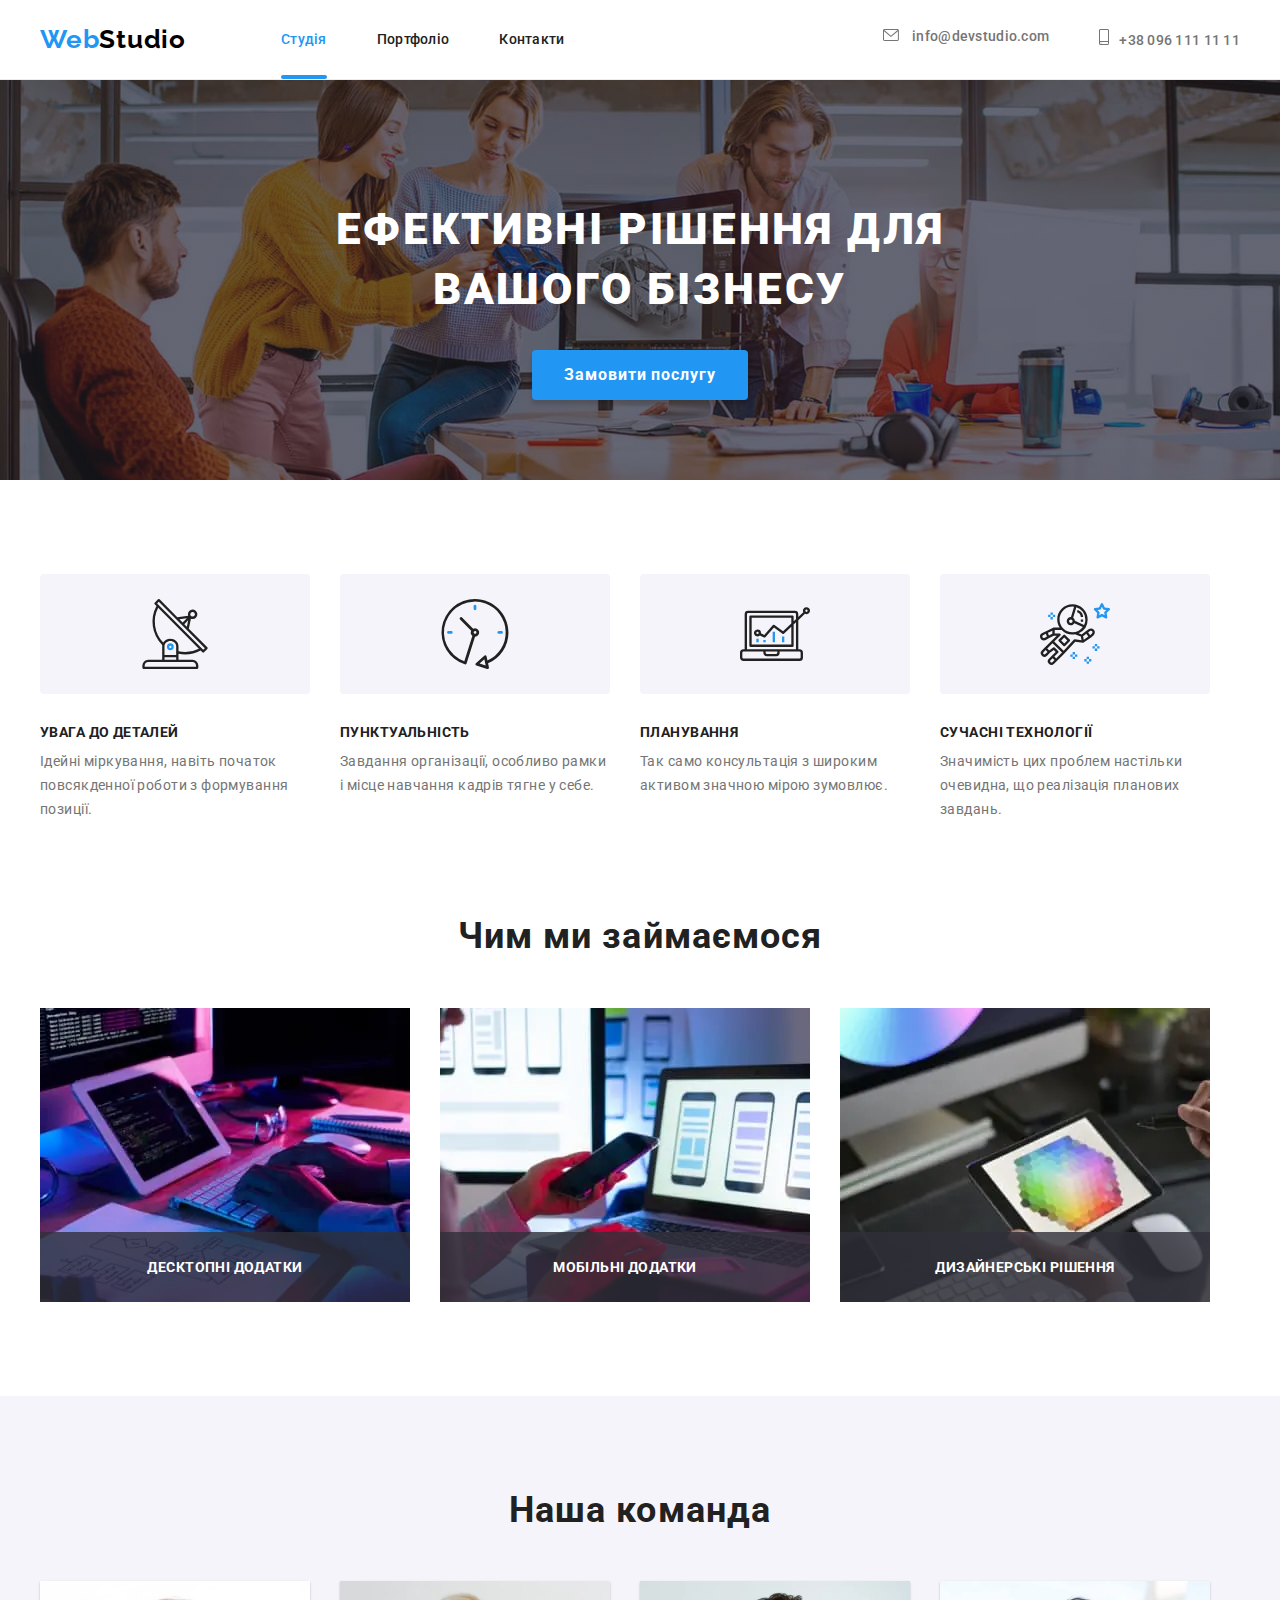
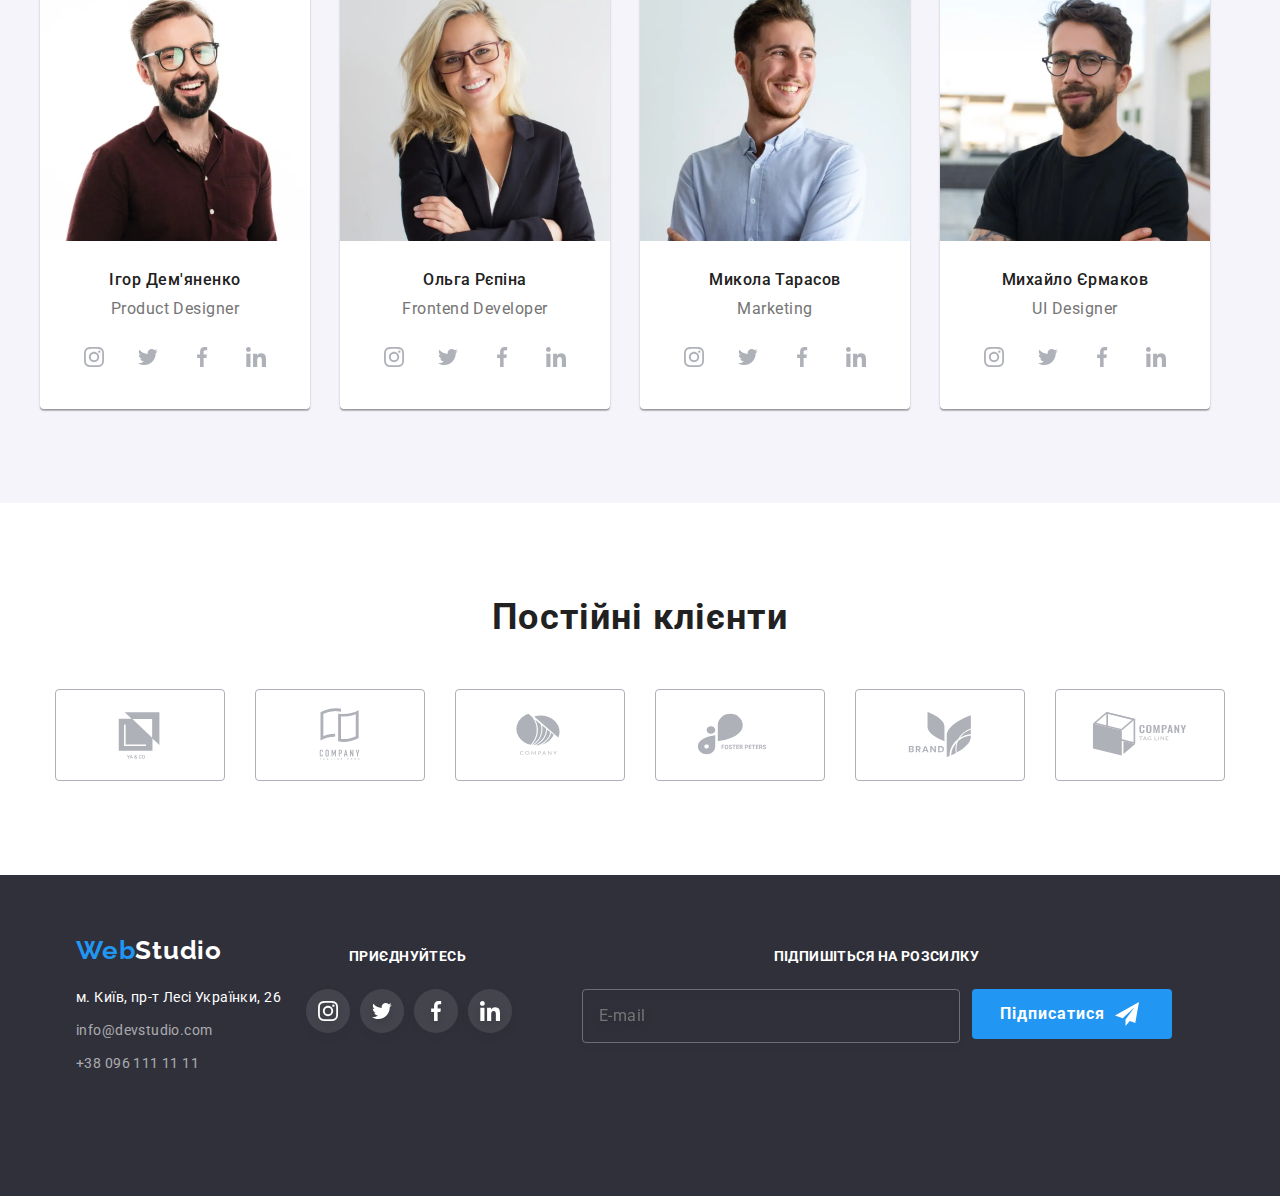
==== commit b58e5b2b: "add" ====
--- a/index.html
+++ b/index.html
@@ -116,19 +116,51 @@
             <ul class="gallery__list list">
                 <li class="gallery__item">
                     <div class="gallery__thumb">
-                    <img width="370" src="./image/box11.jpg" alt="програмне забезпечення">
+                        <picture>
+                            <source 
+                            srcset="./image/image-descktop/box11.webp 1x, ./image/image-descktop/box11@2x.webp 2x"
+                            media="(min-width: 1200px)"
+                            type="image/webp">
+                            <source 
+                            srcset="./image/image-descktop/box11.jpg 1x, ./image/image-descktop/box11@2x.jpg 2x"
+                            media="(min-width: 1200px)">
+
+                    <img width="370" src="./image/image-descktop/box11.jpg" alt="програмне забезпечення">
+                        </picture>
                    <div class="gallery__desc"><p class="gallery__text">Десктопні додатки</p></div> 
                     </div>
                 </li>
                 <li class="gallery__item">
                     <div class="gallery__thumb">
-                    <img width="370" src="./image/box12.jpg" alt="технічні характеристики">
+                        <picture>
+                            <source 
+                            srcset="./image/image-descktop/box12.webp 1x, ./image/image-descktop/box12@2x.webp 2x"
+                            media="(min-width: 1200px)"
+                            type="image/webp">
+                            <source 
+                            srcset="./image/image-descktop/box12.jpg 1x, ./image/image-descktop/box12@2x.jpg 2x"
+                            media="(min-width: 1200px)">
+
+                            <img width="370" src="./image/image-descktop/box12.jpg" alt="технічні характеристики">
+                        </picture>
+                    
                     <div class="gallery__desc"><p class="gallery__text">Мобільні додатки</p></div>
                     </div>
                 </li>
                 <li class="gallery__item">
                     <div class="gallery__thumb">
-                    <img width="370" src="./image/box13.jpg" alt="веб-дизайн">
+                        <picture>
+                            <source 
+                            srcset="./image/image-descktop/box13.webp 1x, ./image/image-descktop/box13@2x.webp 2x"
+                            media="(min-width: 1200px)"
+                            type="image/webp">
+                            <source 
+                            srcset="./image/image-descktop/box13.jpg 1x, ./image/image-descktop/box13@2x.jpg 2x"
+                            media="(min-width: 1200px)">
+
+                            <img width="370" src="./image/image-desctop/box13.jpg" alt="веб-дизайн">
+                        </picture>
+                    
                     <div class="gallery__desc"> <p class="gallery__text">Дизайнерські рішення</p></div>
                     </div>
                 </li>
@@ -140,7 +172,34 @@
             <h3 class="team__title">Наша команда</h3>
             <ul class="team__list list">
                 <li class="team__item">
-                    <img width="270" src="./image/igor.jpg" alt="фото">
+                    <picture>
+                        <source 
+                        srcset="./image/image-descktop/igor.webp 1x, ./image/image-descktop/img-desc-igor@2x.webp 2x"
+                        media="(min-width: 1200px)"
+                        type="image/webp">
+                        <source 
+                        srcset="./image/image-descktop/igor.jpg 1x, ./image/image-descktop/img-desc-igor@2x.jpg 2x"
+                        media="(min-width: 1200px)">
+
+                        <source 
+                        srcset="./image/image-tablet/img-tab-igor.webp 1x, ./image/image-tablet/img-tab-igor@2x.webp 2x"
+                        media="(min-width: 768px)"
+                        type="image/webp">
+                        <source 
+                        srcset="./image/image-tablet/img-tab-igor.jpg 1x, ./image/image-tablet/img-tab-igor@2x.jpg 2x"
+                        media="(min-width: 768px)">
+
+                        <source 
+                        srcset="./image/image-mobile/img-mob-igor.webp 1x, ./image/image-mobile/img-mob-igor@2x.webp 2x"
+                        media="(max-width: 767px)"
+                        type="image/webp">
+                        <source 
+                        srcset="./image/image-mobile/img-mob-igor.jpg 1x, ./image/image-mobile/img-mob-igor@2x.jpg 2x"
+                        media="(max-width: 767px)">
+
+                        <img width="270" src="./image/image-mobile/img-mob-igor.jpg" alt="фото">
+                    </picture>
+                    
                     <div class="team__subject"><h3 class="team__name">Ігор Дем'яненко</h3>
                     <p class="team__work-position">Product Designer</p>
                     <ul class="social-networks__list list">
@@ -169,7 +228,33 @@
                    
                 </li>
                 <li class="team__item">
-                    <img width="270" src="./image/olia.jpg" alt="фото">
+                    <picture>
+                        <source 
+                        srcset="./image/image-descktop/olia.webp 1x, ./image/image-descktop/img-desc-olga@2x.webp 2x"
+                        media="(min-width: 1200px)"
+                        type="image/webp">
+                        <source 
+                        srcset="./image/image-descktop/olia.jpg 1x, ./image/image-descktop/img-desc-olga@2x.jpg 2x"
+                        media="(min-width: 1200px)">
+
+                        <source 
+                        srcset="./image/image-tablet/img-tab-olga.webp 1x, ./image/image-tablet/img-tab-olga@2x.webp 2x"
+                        media="(min-width: 768px)"
+                        type="image/webp">
+                        <source 
+                        srcset="./image/image-tablet/img-tab-olga.jpg 1x, ./image/image-tablet/img-tab-olga@2x.jpg 2x"
+                        media="(min-width: 768px)">
+
+                        <source 
+                        srcset="./image/image-mobile/img-mob-olga.webp 1x, ./image/image-mobile/img-mob-olga@2x.webp 2x"
+                        media="(max-width: 767px)"
+                        type="image/webp">
+                        <source 
+                        srcset="./image/image-mobile/img-mob-olga.jpg 1x, ./image/image-mobile/img-mob-olga@2x.jpg 2x"
+                        media="(max-width: 767px)">
+                       <img width="270" src="./image/image-mobile/img-mob-olga.jpg" alt="фото">
+                    </picture>
+                    
                     <div class="team__subject"><h3 class="team__name">Ольга Рєпіна</h3>
                     <p class="team__work-position">Frontend Developer</p>
                 <ul class="social-networks__list list">
@@ -198,7 +283,33 @@
                    
                 </li>
                 <li class="team__item">
-                    <img width="270" src="./image/kolia.jpg" alt="фото">
+                    <picture>
+                        <source 
+                        srcset="./image/image-descktop/kolia.webp 1x, ./image/image-descktop/img-desc-mukola@2x.webp 2x"
+                        media="(min-width: 1200px)"
+                        type="image/webp">
+                        <source 
+                        srcset="./image/image-descktop/kolia.jpg 1x, ./image/image-descktop/img-desc-mukola@2x.jpg 2x"
+                        media="(min-width: 1200px)">
+
+                        <source 
+                        srcset="./image/image-tablet/img-tab-mukola.webp 1x, ./image/image-tablet/img-tab-mukola@2x.webp 2x"
+                        media="(min-width: 768px)"
+                        type="image/webp">
+                        <source 
+                        srcset="./image/image-tablet/img-tab-mukola.jpg 1x, ./image/image-tablet/img-tab-mukola@2x.jpg 2x"
+                        media="(min-width: 768px)">
+
+                        <source 
+                        srcset="./image/image-mobile/img-mob-mukola.webp 1x, ./image/image-mobile/img-mob-mukola@2x.webp 2x"
+                        media="(max-width: 767px)"
+                        type="image/webp">
+                        <source 
+                        srcset="./image/image-mobile/img-mob-mukola.jpg 1x, ./image/image-mobile/img-mob-mukola@2x.jpg 2x"
+                        media="(max-width: 767px)">
+                        <img width="270" src="./image/image-mobile/img-mob-mukola.jpg" alt="фото">
+                    </picture>
+                    
                     <div class="team__subject"><h3 class="team__name">Микола Тарасов</h3>
                     <p class="team__work-position">Marketing</p>
             <ul class="social-networks__list list">
@@ -226,7 +337,33 @@
                    
                 </li>
                 <li class="team__item">
-                    <img width="270" src="./image/misha.jpg" alt="фото">
+                    <picture>
+                        <source 
+                        srcset="./image/image-descktop/misha.webp 1x, ./image/image-descktop/img-desc-muhailo@2x.webp 2x"
+                        media="(min-width: 1200px)"
+                        type="image/webp">
+                        <source 
+                        srcset="./image/image-descktop/misha.jpg 1x, ./image/image-descktop/img-desc-muhailo@2x.jpg 2x"
+                        media="(min-width: 1200px)">
+
+                        <source 
+                        srcset="./image/image-tablet/img-tab-muhailo.webp 1x, ./image/image-tablet/img-tab-muhailo@2x.webp 2x"
+                        media="(min-width: 768px)"
+                        type="image/webp">
+                        <source 
+                        srcset="./image/image-tablet/img-tab-muhailo.jpg 1x, ./image/image-tablet/img-tab-muhailo@2x.jpg 2x"
+                        media="(min-width: 768px)">
+
+                        <source 
+                        srcset="./image/image-mobile/img-mob-muhailo.webp 1x, ./image/image-mobile/img-mob-muhailo@2x.webp 2x"
+                        media="(max-width: 767px)"
+                        type="image/webp">
+                        <source 
+                        srcset="./image/image-mobile/img-mob-muhailo.jpg 1x, ./image/image-mobile/img-mob-muhailo@2x.jpg 2x"
+                        media="(max-width: 767px)">
+                        <img width="270" src="./image/image-mobile/img-mob-muhailo" alt="фото">
+                    </picture>
+                    
                     <div class="team__subject"><h3 class="team__name">Михайло Єрмаков</h3>
                     <p class="team__work-position">UI Designer</p>
                 <ul class="social-networks__list list">
--- a/css/main.min.css
+++ b/css/main.min.css
@@ -1 +1 @@
-:root{--primary-font: "Roboto", sans-serif;--secondary-font: "Raleway", sans-serif;--primary-text-color: #757575;--title-text-color: #212121;--accent-color: #2196F3;--accent-color-title: #FFFFFF;--accent-color-logo: #000000;--backgroung-accent: #2F303A;--transparent-color: rgba(255, 255, 255, 0.6);--icon-color: #AFB1B8;--border-color:#ECECEC;--background-accent-color:#F5F4FA;--background-color-btn:#188CE8;--transition-function: 250ms cubic-bezier(0.4, 0, 0.2, 1)}.footer-logo,.logo__header,.logo{font-family:var(--secondary-font);font-style:normal;font-weight:700;font-size:26px;line-height:1.19;letter-spacing:.03em}.client__title,.team__title,.gallery__title{font-weight:700;font-size:36px;line-height:1.16;text-align:center;letter-spacing:.03em;color:var(--title-text-color);margin-top:0;margin-bottom:50px}.link{display:flex;text-decoration:none}.list{margin:0;padding:0;list-style:none}img{display:block;width:100%;max-width:100%;height:auto}img{display:block;max-width:100%;height:auto;margin-right:0}@media screen and (min-width: 480px){.section{padding-top:60px;padding-bottom:60px}}@media screen and (min-width: 1200px){.section{padding-top:94px;padding-bottom:94px}}.container{width:100%;padding-left:15px;padding-right:15px}@media screen and (min-width: 480px){.container{width:480px;margin-left:auto;margin-right:auto;margin:0 auto}}@media screen and (min-width: 768px){.container{width:720px;padding-left:0;padding-right:0}}@media screen and (min-width: 1200px){.container{width:1200px;padding-left:15px;padding-right:15px;margin:0 auto}}body{font-family:var(--primary-font);color:var(--primary-text-color);margin:0}.logo{color:var(--accent-color)}.logo__header{color:var(--accent-color-logo)}.footer-logo{color:var(--accent-color-title);margin-bottom:20px}.footer__logo{width:154px;margin:0 auto}@media screen and (min-width: 1200px){.footer__logo{margin-left:0}}.heder__logo{margin-right:80px}@media screen and (min-width: 1200px){.heder__logo{margin-right:95px}}.backdrop{position:fixed;top:0;width:100%;height:100%;background:rgba(0,0,0,.2);transition:opacity var(--transition-function),visibility var(--transition-function)}.backdrop.is-hidden .modal{transform:translate(-50%, -50%) scale(0)}.is-hidden{opacity:0;visibility:hidden;pointer-events:none}.visually-hidden{position:absolute;width:1px;height:1px;margin:-1px;border:0;padding:0;white-space:nowrap;-webkit-clip-path:inset(100%);clip-path:inset(100%);clip:rect(0 0 0 0);overflow:hidden}.modal{position:absolute;width:450px;min-height:581px;padding:40px;background:var(--accent-color-title);box-shadow:0px 1px 3px rgba(0,0,0,.12),0px 1px 1px rgba(0,0,0,.14),0px 2px 1px rgba(0,0,0,.2);border-radius:4px;top:50%;left:50%;transform:translate(-50%, -50%) scale(1);transition:transform var(--transition-function)}@media screen and (min-width: 1200px){.modal{width:528px}}.modal-close{position:absolute;background:var(--accent-color-title);border:1px solid rgba(0,0,0,.1);border-radius:50%;top:9px;right:9px;width:30px;height:30px;cursor:pointer}.modal-icon{fill:#000}.modal-close:hover .modal-icon,.modal-close:focus .modal-icon{fill:var(--accent-color)}.modal-title{font-family:var(--primary-font);font-style:normal;font-weight:700;font-size:20px;line-height:23px;text-align:center;letter-spacing:.03em;color:var(--title-text-color);margin-top:0;margin-bottom:10px}.form-input{width:100%;height:40px;border:1px solid rgba(33,33,33,.2);border-radius:4px;padding-left:40px;font-size:16px;color:var(--primary-text-color);transition:outline-color var(--transition-function);margin-top:4px}.form-input:focus{outline-color:var(--accent-color)}.form-input::-moz-placeholder{font-weight:400;font-size:12px;line-height:14px;letter-spacing:.01em;color:rgba(117,117,117,.5)}.form-input:-ms-input-placeholder{font-weight:400;font-size:12px;line-height:14px;letter-spacing:.01em;color:rgba(117,117,117,.5)}.form-input::placeholder{font-weight:400;font-size:12px;line-height:14px;letter-spacing:.01em;color:rgba(117,117,117,.5)}.button-form{font-weight:700;width:200px;height:50px;background:var(--accent-color);box-shadow:0px 4px 4px rgba(0,0,0,.15);border-radius:4px;letter-spacing:.06em;color:#fff;border:#fff;display:flex;align-items:center;justify-content:center;margin:0 auto;margin-top:30px;cursor:pointer}.button-form:hover,.button-form:focus{background:var(--background-color-btn)}.modal-form-title{font-weight:400;font-size:12px;line-height:14px;letter-spacing:.01em;color:var(--primary-text-color)}.form-feedback{resize:none;height:120px;padding-left:16px;padding-right:16px;padding-top:12px;padding-bottom:12px;margin-top:4px}.checkbox-title{display:flex;font-weight:400;font-size:14px;line-height:24px;letter-spacing:.03em;color:var(--primary-text-color)}.link-form{text-decoration:none;letter-spacing:.03em;-webkit-text-decoration-line:underline;text-decoration-line:underline;color:var(--accent-color)}.input-field{margin-bottom:10px;position:relative}.modal-icon-form{position:absolute;left:12px;top:50%}.form-input:focus+.modal-icon-form{fill:var(--accent-color)}.check-text{font-weight:400;font-size:12px;line-height:24px;letter-spacing:.03em;color:var(--primary-text-color);display:flex;align-items:center;justify-content:center;cursor:pointer;margin-top:10px}@media screen and (min-width: 1200px){.check-text{font-size:14px}}.check-text span{width:16px;height:15px;border:2px solid var(--accent-color-logo);border-radius:3px;margin-right:5px;display:flex;align-items:center;justify-content:center;transition:background-color var(--transition-function),border-color var(--transition-function)}.input-check:checked+.check-text span{background-color:var(--accent-color);border-color:var(--accent-color)}.input-check:focus+.check-text span{border-color:var(--accent-color)}.check-icon{fill:rgba(0,0,0,0);transition:fill 250ms cubic-bezier(0.4, 0, 0.2, 1)}.input-check:checked+.check-text .check-icon{fill:var(--accent-color-title)}.mobile-menu{position:fixed;top:0;left:0;width:100%;height:100%;background-color:var(--accent-color-title);opacity:0;visibility:hidden;pointer-events:none;transition:opacity var(--transition-function),visibility var(--transition-function)}.mobile-menu__close-btn{position:absolute;top:10px;right:15px;background-color:rgba(0,0,0,0);border:none;width:40px;height:40px}.mobile-menu__close-btn:hover,.mobile-menu__close-btn:focus{fill:var(--accent-color)}.mobile-menu__container{position:relative;padding-left:40px;padding-top:40px}.mobile-menu.is-open{opacity:1;visibility:visible;pointer-events:auto}.mobile-menu__link{font-family:"Roboto";font-style:normal;font-weight:500;font-size:40px;line-height:47px;text-align:center;letter-spacing:.02em;color:var(--title-text-color);transition:var(--transition-function)}.mobile-menu__link:hover,.mobile-menu__link:focus{color:var(--accent-color);cursor:pointer}.mobile-menu__item{margin-bottom:32px}.mobile-menu__item:last-child{margin-bottom:150px}.mobile-menu__contact-link{font-family:"Roboto";font-style:normal;font-weight:500;font-size:34px;line-height:40px;color:var(--accent-color);margin-bottom:32px}.mobile-menu__contact-link--narrow{font-family:"Roboto";font-style:normal;font-weight:500;font-size:24px;line-height:28px;letter-spacing:.02em;color:var(--primary-text-color);margin-bottom:64px}.mobile-menu__soc-list{display:flex;gap:10px}.mobile-menu__soc-link{font-family:"Roboto";font-style:normal;font-weight:500;font-size:18px;line-height:22px;letter-spacing:.02em;color:var(--accent-color);padding-right:10px}.mobile-menu__soc-item:not(:last-child){border-right:1px solid rgba(33,33,33,.2)}.hero__title{font-weight:900;letter-spacing:.06em;text-transform:uppercase;color:var(--accent-color-title);margin:auto}@media screen and (min-width: 480px){.hero__title{font-size:26px;line-height:1.61;width:360px;text-align:center}}@media screen and (min-width: 1200px){.hero__title{font-size:44px;line-height:1.36;text-align:center;width:696px}}.hero__service-button{width:216px;height:50px;font-weight:700;font-size:16px;line-height:30px;align-items:center;text-align:center;letter-spacing:.06em;color:var(--accent-color-title);background-color:var(--accent-color);cursor:pointer;display:block;margin:0 auto;margin-top:30px;border:none;box-shadow:0px 4px 4px rgba(0,0,0,.15);border-radius:4px}.hero__service-button:hover,.hero__service-button:focus{background:var(--background-color-btn)}.hero{background-color:var(--backgroung-accent);background-image:linear-gradient(rgba(47, 48, 58, 0.4), rgba(47, 48, 58, 0.4)),url(../image/overlay.jpg);max-width:480px;background-repeat:no-repeat;background-position:center;margin:0 auto;padding-top:200px;padding-bottom:200px}@media screen and (min-width: 768px){.hero{background-color:var(--backgroung-accent);background-image:linear-gradient(rgba(47, 48, 58, 0.4), rgba(47, 48, 58, 0.4)),url(../image/overlay.jpg);max-width:768px}}@media screen and (min-width: 1200px){.hero{background-color:var(--backgroung-accent);background-image:linear-gradient(rgba(47, 48, 58, 0.4), rgba(47, 48, 58, 0.4)),url(../image/overlay.jpg);max-width:1600px}}.header{display:flex;align-items:center;border-bottom:1px solid var(--border-color);padding-top:24px;padding-bottom:24px}.main-header{display:flex;align-items:center;justify-content:space-between}.mail-icon{margin-right:10px;background-color:rgba(0,0,0,0);fill:var(--primary-text-color)}.site-nav-list__link{font-weight:500;font-size:14px;line-height:1.14;letter-spacing:.02em;color:var(--title-text-color);text-decoration:none;transition:var(--transition-function)}.site-nav-list__link:hover,.site-nav-list__link:focus{color:var(--accent-color)}.navigation-link{position:relative}.current{color:var(--accent-color)}.current::after{content:"";position:absolute;display:block;width:100%;height:4px;bottom:-1px;left:0;background:var(--accent-color);border:none;border-radius:2px;bottom:-32px}.contact-list__header-contact{font-weight:500;font-size:14px;line-height:1.14;letter-spacing:.02em;color:var(--primary-text-color);text-decoration:none;transition:var(--transition-function)}.contact-list__header-contact:hover,.contact-list__header-contact:focus{color:var(--accent-color)}.mail-icon{transition:var(--transition-function)}.contact-list__header-contact:hover .mail-icon,.contact-list__header-contact:focus .mail-icon{color:var(--accent-color);fill:var(--accent-color)}.site-nav-list{display:none}@media screen and (min-width: 768px){.site-nav-list{display:flex;list-style:none;margin:0;padding:0}.site-nav-list .site-nav-list__item:not(:last-child){margin-right:50px}}@media screen and (min-width: 1200px){.site-nav-list .site-nav-list__item:not(:last-child){margin-right:50px}}.list .header-link.current{color:var(--accent-color)}.contact-list{display:none}@media screen and (min-width: 768px){.contact-list{padding:0;display:block;list-style:none;margin-left:auto;margin-top:0;margin-bottom:0}}@media screen and (min-width: 1200px){.contact-list{padding:0;display:flex;list-style:none;margin-left:auto;margin-top:0;margin-bottom:0}.contact-list .contact-list__item+.contact-list__item{margin-left:50px}}.mobile-menu__button{width:40px;height:40px;background-color:rgba(0,0,0,0);border:none}@media screen and (min-width: 768px){.mobile-menu__button{display:none}}.mobile-menu__icon{fill:var(--accent-color-logo);transition:var(--transition-function)}.mobile-menu__button:hover .mobile-menu__icon,.mobile-menu__button:focus .mobile-menu__icon{fill:var(--accent-color)}.contact-list__item{display:flex}.benefits{padding-bottom:47px}.benefits__list{list-style:none}@media screen and (min-width: 480px){.benefits__list{display:flex;flex-wrap:wrap;gap:30px}}@media screen and (min-width: 768px){.benefits__list{flex-wrap:wrap;gap:30px}}@media screen and (min-width: 1200px){.benefits__list{display:flex;gap:30px}}.benefits__list .benefits__contents{display:flex;background:var(--background-accent-color);border-radius:4px;margin-bottom:30px}@media screen and (min-width: 480px){.benefits__list .benefits__contents{width:450px;height:120px}}@media screen and (min-width: 768px){.benefits__list .benefits__contents{width:354px;height:120px}}@media screen and (min-width: 1200px){.benefits__list .benefits__contents{width:270px;height:120px}}.benefits__list .benefits__subtitle{font-weight:700;font-size:14px;line-height:16px;letter-spacing:.03em;text-transform:uppercase;color:var(--title-text-color)}@media screen and (min-width: 480px){.benefits__list .benefits__subtitle{text-align:center}}@media screen and (min-width: 768px){.benefits__list .benefits__subtitle{text-align:left;margin:0}}@media screen and (min-width: 1200px){.benefits__list .benefits__subtitle{margin:0}}.benefits__list .benefits__text{font-weight:400;font-size:14px;line-height:1.71;letter-spacing:.03em;color:var(--primary-text-color);margin-top:10px;margin-bottom:0}.benefits__list .benefits__icon{margin:0 auto}@media screen and (min-width: 480px){.benefits__list .benefits__item{width:450px}}@media screen and (min-width: 768px){.benefits__list .benefits__item{width:calc((100% - 30px)/2)}}@media screen and (min-width: 1200px){.benefits__list .benefits__item{width:270px}}.gallery{display:none;padding-top:47px}@media screen and (min-width: 480px){.gallery{display:none}}@media screen and (min-width: 768px){.gallery{display:none}}@media screen and (min-width: 1200px){.gallery{display:flex}}.gallery__list{display:flex}.gallery__list .gallery__item:not(:last-child){margin-right:30px}.gallery__thumb{position:relative}.gallery__desc{width:370px;height:70px;background:rgba(47,48,58,.8);position:absolute;left:0;bottom:0;display:flex;align-items:center;justify-content:center}.gallery__text{font-weight:700;font-size:14px;line-height:16px;text-align:center;letter-spacing:.03em;text-transform:uppercase;color:var(--accent-color-title);margin:0}.team__section{background:var(--background-accent-color)}.team__list{display:flex;flex-wrap:wrap;gap:30px}.team__item{box-shadow:0px 1px 3px rgba(0,0,0,.12),0px 1px 1px rgba(0,0,0,.14),0px 2px 1px rgba(0,0,0,.2);border-radius:0px 0px 4px 4px;background-color:#fff}@media screen and (min-width: 480px){.team__item{width:450px}}@media screen and (min-width: 768px){.team__item{width:calc((100% - 30px)/2)}}@media screen and (min-width: 1200px){.team__item{width:270px}}.team__subject{padding-top:30px;padding-bottom:30px}.team__name{font-weight:500;font-size:16px;line-height:1.18;text-align:center;letter-spacing:.03em;color:var(--title-text-color);margin-top:0;margin-bottom:0}.team__work-position{font-weight:400;font-size:16px;line-height:1.18;text-align:center;letter-spacing:.03em;color:var(--primary-text-color);margin-top:10px;margin-bottom:16px}.social-networks__list{display:flex;justify-content:center;gap:10px}.social-networks__link{width:44px;height:44px;border-radius:50%;display:flex;align-items:center;justify-content:center;transition:var(--transition-function)}.social-networks__link:hover,.social-networks__link:focus{background-color:var(--accent-color)}.social-networks__icon{fill:var(--icon-color);transition:var(--transition-function)}.social-networks__link:hover .social-networks__icon,.social-networks__link:focus .social-networks__icon{fill:var(--accent-color-title)}.client__list{display:flex;flex-wrap:wrap;gap:30px;justify-content:center}.client__link{width:170px;height:92px;border:1px solid var(--icon-color);border-radius:4px;box-sizing:border-box;align-items:center;justify-content:center;transition:var(--transition-function)}.client__link:hover,.client__link:focus{border:1px solid var(--accent-color);border-radius:4px}.client__icon{fill:var(--icon-color);transition:var(--transition-function)}.client__link:hover .client__icon,.client__link:focus .client__icon{fill:var(--accent-color)}.footer{display:flex;background:var(--backgroung-accent);padding-top:60px;padding-bottom:60px}.footer-container{gap:70px}@media screen and (min-width: 768px){.footer-container{padding-left:76px;padding-right:76px}}@media screen and (min-width: 1200px){.footer-container{display:flex}}.footer-address{font-style:normal;font-weight:400;font-size:14px;line-height:1.71;letter-spacing:.03em;color:var(--accent-color-title);margin-bottom:9px;transition:var(--transition-function);width:230px;margin:0 auto}.footer-address:hover,.footer-address:focus{color:var(--accent-color)}@media screen and (min-width: 1200px){.footer-address{margin-left:0;margin-right:0;margin-bottom:9px;margin-top:0}}.footer-contact{font-style:normal;text-decoration:none;font-weight:400;font-size:14px;line-height:1.71;letter-spacing:.03em;color:var(--transparent-color);display:block;margin-bottom:9px;transition:var(--transition-function);width:160px;margin:0 auto}.footer-contact:hover,.footer-contact:focus{color:var(--accent-color)}@media screen and (min-width: 1200px){.footer-contact{margin-left:0;margin-right:0;margin-bottom:9px;margin-top:0}}.tel{margin-bottom:0}.title-footer{font-style:normal;font-weight:700;font-size:14px;line-height:1.71;letter-spacing:.03em;color:var(--accent-color-title);text-transform:uppercase;width:120px;margin:0 auto;padding-top:0;margin-bottom:20px}@media screen and (min-width: 1200px){.title-footer{padding-top:10px;margin-top:0}}.footer-soc-link{width:44px;height:44px;border-radius:50%;display:flex;align-items:center;justify-content:center;background:rgba(255,255,255,.1);filter:drop-shadow(0px 4px 4px rgba(0, 0, 0, 0.25));transition:var(--transition-function)}.footer-soc-link:hover,.footer-soc-link:focus{background-color:var(--accent-color)}.footer-soc-icon{fill:#fff}.footer-soc-list{display:flex;justify-content:center;gap:10px;margin-bottom:60px}@media screen and (min-width: 1200px){.footer-soc-list{margin-bottom:0}}.conteiner-form{margin-top:0px}@media screen and (min-width: 1200px){.footer-form{display:flex}}.input-footer{height:50px;border:1px solid rgba(255,255,255,.3);filter:drop-shadow(0px 4px 4px rgba(0, 0, 0, 0.15));border-radius:4px;background-color:rgba(0,0,0,0);align-items:center;letter-spacing:.03em;color:rgba(255,255,255,.6);padding-left:16px;display:block;width:450px;margin:0 auto;margin-bottom:15px}@media screen and (min-width: 1200px){.input-footer{display:flex;width:358px}}.form-button{width:200px;height:50px;display:block;margin:0 auto;padding-left:28px;background:var(--accent-color);cursor:pointer;border-radius:4px;border:none;font-weight:700;font-size:16px;line-height:30px;align-items:center;text-align:center;letter-spacing:.06em;color:#fff}.form-button:hover,.form-button:focus{box-shadow:0px 4px 4px rgba(0,0,0,.15)}@media screen and (min-width: 1200px){.form-button{display:flex;margin-left:12px}}.footer-button-icon{fill:var(--accent-color-title);align-items:center;margin-left:10px}.footer__wrap{margin-bottom:60px}.footer__title{width:207px}@media screen and (min-width: 768px){.footer__inner{display:flex;justify-content:space-between}}.list-port,.list-btn{list-style:none}.list-btn{display:flex;justify-content:center;margin-bottom:50px}.list-btn .btn-link+.btn-link{margin-left:8px}.btn-port{font-family:var(--primary-font);font-weight:500;font-size:16px;line-height:1.62;text-align:center;letter-spacing:.03em;color:var(--title-text-color);padding-top:6px;padding-bottom:6px;padding-left:22px;padding-right:22px;background:var(--background-accent-color);border-radius:4px;border:0;transition:var(--transition-function)}.btn-port:hover,.btn-port:focus{color:var(--accent-color-title);background:var(--accent-color);box-shadow:0px 3px 1px rgba(0,0,0,.1),0px 1px 2px rgba(0,0,0,.08),0px 2px 2px rgba(0,0,0,.12)}.item-port{width:370px;margin-right:30px;margin-bottom:30px;border-bottom:1px solid var(--border-color);border-left:1px solid var(--border-color);border-right:1px solid var(--border-color);box-sizing:border-box;transition:var(--transition-function)}.item-port:hover,.item-port:focus{box-shadow:0px 1px 1px rgba(0,0,0,.12),0px 4px 4px rgba(0,0,0,.06),1px 4px 6px rgba(0,0,0,.16)}.item-port:nth-child(3n){margin-right:0}.item-port:nth-child(n+7){margin-bottom:0}.title-port{font-weight:700;font-size:18px;line-height:2;letter-spacing:.06em;color:var(--title-text-color);margin:0}.view{font-size:16px;line-height:1.87;letter-spacing:.03em;color:var(--primary-text-color);margin:0;margin-top:0}.service-port{position:absolute;top:0;left:0;margin:0;font-size:18px;line-height:28px;letter-spacing:.03em;color:var(--accent-color-title);background:rgba(33,150,243,.9);padding-left:24px;padding-top:63px;padding-right:24px;padding-bottom:63px;height:100%;transform:translateY(101%);transition:var(--transition-function)}.link-port:hover .service-port,.link-port:focus .service-port{transform:translateY(0)}.port-top-wrap{position:relative;overflow:hidden}img{display:block;max-width:100%;height:auto;margin-right:0}.list-port{padding:0;display:flex;flex-wrap:wrap}.content-item{padding-left:24px;padding-top:20px;padding-right:24px;padding-bottom:20px}.link-port{text-decoration:none}/*# sourceMappingURL=main.min.css.map */+:root{--primary-font: "Roboto", sans-serif;--secondary-font: "Raleway", sans-serif;--primary-text-color: #757575;--title-text-color: #212121;--accent-color: #2196F3;--accent-color-title: #FFFFFF;--accent-color-logo: #000000;--backgroung-accent: #2F303A;--transparent-color: rgba(255, 255, 255, 0.6);--icon-color: #AFB1B8;--border-color:#ECECEC;--background-accent-color:#F5F4FA;--background-color-btn:#188CE8;--transition-function: 250ms cubic-bezier(0.4, 0, 0.2, 1)}.footer-logo,.logo__header,.logo{font-family:var(--secondary-font);font-style:normal;font-weight:700;font-size:26px;line-height:1.19;letter-spacing:.03em}.client__title,.team__title,.gallery__title{font-weight:700;font-size:36px;line-height:1.16;text-align:center;letter-spacing:.03em;color:var(--title-text-color);margin-top:0;margin-bottom:50px}.link{display:flex;text-decoration:none}.list{margin:0;padding:0;list-style:none}img{display:block;width:100%;max-width:100%;height:auto}img{display:block;max-width:100%;height:auto;margin-right:0}.section{padding-top:60px;padding-bottom:60px}@media screen and (min-width: 480px){.section{padding-top:60px;padding-bottom:60px}}@media screen and (min-width: 768px){.section{padding-top:60px;padding-bottom:60px}}@media screen and (min-width: 1200px){.section{padding-top:94px;padding-bottom:94px}}.container{width:100%;padding-left:15px;padding-right:15px}@media screen and (min-width: 480px){.container{width:480px;margin-left:auto;margin-right:auto;margin:0 auto}}@media screen and (min-width: 768px){.container{width:720px;padding-left:0;padding-right:0}}@media screen and (min-width: 1200px){.container{width:1200px;padding-left:15px;padding-right:15px;margin:0 auto}}body{font-family:var(--primary-font);color:var(--primary-text-color);margin:0}.logo{color:var(--accent-color)}.logo__header{color:var(--accent-color-logo)}.footer-logo{color:var(--accent-color-title);margin-bottom:20px}.footer__logo{width:154px;margin:0 auto}@media screen and (min-width: 1200px){.footer__logo{margin-left:0}}.heder__logo{margin-right:80px}@media screen and (min-width: 1200px){.heder__logo{margin-right:95px}}.backdrop{position:fixed;top:0;width:100%;height:100%;background:rgba(0,0,0,.2);transition:opacity var(--transition-function),visibility var(--transition-function)}.backdrop.is-hidden .modal{transform:translate(-50%, -50%) scale(0)}.is-hidden{opacity:0;visibility:hidden;pointer-events:none}.visually-hidden{position:absolute;width:1px;height:1px;margin:-1px;border:0;padding:0;white-space:nowrap;-webkit-clip-path:inset(100%);clip-path:inset(100%);clip:rect(0 0 0 0);overflow:hidden}.modal{position:absolute;width:450px;min-height:581px;padding:40px;background:var(--accent-color-title);box-shadow:0px 1px 3px rgba(0,0,0,.12),0px 1px 1px rgba(0,0,0,.14),0px 2px 1px rgba(0,0,0,.2);border-radius:4px;top:50%;left:50%;transform:translate(-50%, -50%) scale(1);transition:transform var(--transition-function)}@media screen and (min-width: 1200px){.modal{width:528px}}.modal-close{position:absolute;background:var(--accent-color-title);border:1px solid rgba(0,0,0,.1);border-radius:50%;top:9px;right:9px;width:30px;height:30px;cursor:pointer}.modal-icon{fill:#000}.modal-close:hover .modal-icon,.modal-close:focus .modal-icon{fill:var(--accent-color)}.modal-title{font-family:var(--primary-font);font-style:normal;font-weight:700;font-size:20px;line-height:23px;text-align:center;letter-spacing:.03em;color:var(--title-text-color);margin-top:0;margin-bottom:10px}.form-input{width:100%;height:40px;border:1px solid rgba(33,33,33,.2);border-radius:4px;padding-left:40px;font-size:16px;color:var(--primary-text-color);transition:outline-color var(--transition-function);margin-top:4px}.form-input:focus{outline-color:var(--accent-color)}.form-input::-moz-placeholder{font-weight:400;font-size:12px;line-height:14px;letter-spacing:.01em;color:rgba(117,117,117,.5)}.form-input:-ms-input-placeholder{font-weight:400;font-size:12px;line-height:14px;letter-spacing:.01em;color:rgba(117,117,117,.5)}.form-input::placeholder{font-weight:400;font-size:12px;line-height:14px;letter-spacing:.01em;color:rgba(117,117,117,.5)}.button-form{font-weight:700;width:200px;height:50px;background:var(--accent-color);box-shadow:0px 4px 4px rgba(0,0,0,.15);border-radius:4px;letter-spacing:.06em;color:#fff;border:#fff;display:flex;align-items:center;justify-content:center;margin:0 auto;margin-top:30px;cursor:pointer}.button-form:hover,.button-form:focus{background:var(--background-color-btn)}.modal-form-title{font-weight:400;font-size:12px;line-height:14px;letter-spacing:.01em;color:var(--primary-text-color)}.form-feedback{resize:none;height:120px;padding-left:16px;padding-right:16px;padding-top:12px;padding-bottom:12px;margin-top:4px}.checkbox-title{display:flex;font-weight:400;font-size:14px;line-height:24px;letter-spacing:.03em;color:var(--primary-text-color)}.link-form{text-decoration:none;letter-spacing:.03em;-webkit-text-decoration-line:underline;text-decoration-line:underline;color:var(--accent-color)}.input-field{margin-bottom:10px;position:relative}.modal-icon-form{position:absolute;left:12px;top:50%}.form-input:focus+.modal-icon-form{fill:var(--accent-color)}.check-text{font-weight:400;font-size:12px;line-height:24px;letter-spacing:.03em;color:var(--primary-text-color);display:flex;align-items:center;justify-content:center;cursor:pointer;margin-top:10px}@media screen and (min-width: 1200px){.check-text{font-size:14px}}.check-text span{width:16px;height:15px;border:2px solid var(--accent-color-logo);border-radius:3px;margin-right:5px;display:flex;align-items:center;justify-content:center;transition:background-color var(--transition-function),border-color var(--transition-function)}.input-check:checked+.check-text span{background-color:var(--accent-color);border-color:var(--accent-color)}.input-check:focus+.check-text span{border-color:var(--accent-color)}.check-icon{fill:rgba(0,0,0,0);transition:fill 250ms cubic-bezier(0.4, 0, 0.2, 1)}.input-check:checked+.check-text .check-icon{fill:var(--accent-color-title)}.mobile-menu{position:fixed;top:0;left:0;width:100%;height:100%;background-color:var(--accent-color-title);opacity:0;visibility:hidden;pointer-events:none;transition:opacity var(--transition-function),visibility var(--transition-function)}.mobile-menu__close-btn{position:absolute;top:10px;right:15px;background-color:rgba(0,0,0,0);border:none;width:40px;height:40px}.mobile-menu__close-btn:hover .mobile-menu__icon,.mobile-menu__close-btn:focus .mobile-menu__icon{fill:var(--accent-color)}.mobile-menu__container{position:relative;padding-left:40px;padding-top:40px}.mobile-menu.is-open{opacity:1;visibility:visible;pointer-events:auto}.mobile-menu__link{font-family:"Roboto";font-style:normal;font-weight:500;font-size:40px;line-height:47px;text-align:center;letter-spacing:.02em;color:var(--title-text-color);transition:var(--transition-function)}.mobile-menu__link:hover,.mobile-menu__link:focus{color:var(--accent-color);cursor:pointer}.mobile-menu__item{margin-bottom:32px}.mobile-menu__item:last-child{margin-bottom:150px}.mobile-menu__contact-link{font-family:"Roboto";font-style:normal;font-weight:500;font-size:34px;line-height:40px;color:var(--accent-color);margin-bottom:32px}.mobile-menu__contact-link--narrow{font-family:"Roboto";font-style:normal;font-weight:500;font-size:24px;line-height:28px;letter-spacing:.02em;color:var(--primary-text-color);margin-bottom:64px}.mobile-menu__soc-list{display:flex;gap:10px}.mobile-menu__soc-link{font-family:"Roboto";font-style:normal;font-weight:500;font-size:18px;line-height:22px;letter-spacing:.02em;color:var(--accent-color);padding-right:10px}.mobile-menu__soc-item:not(:last-child){border-right:1px solid rgba(33,33,33,.2)}.hero__title{font-weight:900;letter-spacing:.06em;text-transform:uppercase;color:var(--accent-color-title);padding-top:120px;margin:auto}@media screen and (min-width: 480px){.hero__title{font-size:26px;line-height:1.61;width:360px;text-align:center}}@media screen and (min-width: 1200px){.hero__title{font-size:44px;line-height:1.36;text-align:center;width:696px}}.hero__service-button{width:216px;height:50px;font-weight:700;font-size:16px;line-height:30px;align-items:center;text-align:center;letter-spacing:.06em;color:var(--accent-color-title);background-color:var(--accent-color);cursor:pointer;display:block;margin:0 auto;margin-top:30px;border:none;box-shadow:0px 4px 4px rgba(0,0,0,.15);border-radius:4px}.hero__service-button:hover,.hero__service-button:focus{background:var(--background-color-btn)}.hero{background-color:var(--backgroung-accent);background-image:linear-gradient(rgba(47, 48, 58, 0.4), rgba(47, 48, 58, 0.4)),url(../image/image-mobile/header-mob-img.jpg);max-width:767px;height:400px;background-repeat:no-repeat;background-size:cover;background-position:center;margin:0 auto}@media screen and (min-width: 768px){.hero{background-color:var(--backgroung-accent);background-image:linear-gradient(rgba(47, 48, 58, 0.4), rgba(47, 48, 58, 0.4)),url(../image/image-tablet/header-tab-img.jpg);max-width:768px}}@media screen and (min-width: 1200px){.hero{background-color:var(--backgroung-accent);background-image:linear-gradient(rgba(47, 48, 58, 0.4), rgba(47, 48, 58, 0.4)),url(../image/image-descktop/overlay.jpg);max-width:1600px}}@media screen and (min-device-pixel-ratio: 2)and (max-width: 767px),screen and (-webkit-min-device-pixel-ratio: 2)and (max-width: 767px),screen and (min-resolution: 192dpi)and (max-width: 767px),screen and (min-resolution: 2dppx)and (max-width: 767px){.hero{background-image:url(../image/image-mobile/header-mob-img@2x.jpg)}}@media screen and (min-device-pixel-ratio: 2)and (min-width: 768px),screen and (-webkit-min-device-pixel-ratio: 2)and (min-width: 768px),screen and (min-resolution: 192dpi)and (min-width: 768px),screen and (min-resolution: 2dppx)and (min-width: 768px){.hero{background-image:url(../image/image-tablet/header-tab-img@2x.jpg)}}@media screen and (min-device-pixel-ratio: 2)and (min-width: 1200px),screen and (-webkit-min-device-pixel-ratio: 2)and (min-width: 1200px),screen and (min-resolution: 192dpi)and (min-width: 1200px),screen and (min-resolution: 2dppx)and (min-width: 1200px){.hero{background-image:url(../image/image-descktop/overlay@2x.jpg)}}.header{display:flex;align-items:center;border-bottom:1px solid var(--border-color);padding-top:24px;padding-bottom:24px}.main-header{display:flex;align-items:center;justify-content:space-between}.mail-icon{margin-right:10px;background-color:rgba(0,0,0,0);fill:var(--primary-text-color)}.site-nav-list__link{font-weight:500;font-size:14px;line-height:1.14;letter-spacing:.02em;color:var(--title-text-color);text-decoration:none;transition:var(--transition-function)}.site-nav-list__link:hover,.site-nav-list__link:focus{color:var(--accent-color)}.navigation-link{position:relative}.current{color:var(--accent-color)}.current::after{content:"";position:absolute;display:block;width:100%;height:4px;bottom:-1px;left:0;background:var(--accent-color);border:none;border-radius:2px;bottom:-32px}.contact-list__header-contact{font-weight:500;font-size:14px;line-height:1.14;letter-spacing:.02em;color:var(--primary-text-color);text-decoration:none;transition:var(--transition-function)}.contact-list__header-contact:hover,.contact-list__header-contact:focus{color:var(--accent-color)}.mail-icon{transition:var(--transition-function)}.contact-list__header-contact:hover .mail-icon,.contact-list__header-contact:focus .mail-icon{color:var(--accent-color);fill:var(--accent-color)}.site-nav-list{display:none}@media screen and (min-width: 768px){.site-nav-list{display:flex;list-style:none;margin:0;padding:0}.site-nav-list .site-nav-list__item:not(:last-child){margin-right:50px}}@media screen and (min-width: 1200px){.site-nav-list .site-nav-list__item:not(:last-child){margin-right:50px}}.list .header-link.current{color:var(--accent-color)}.contact-list{display:none}@media screen and (min-width: 768px){.contact-list{padding:0;display:block;list-style:none;margin-left:auto;margin-top:0;margin-bottom:0}}@media screen and (min-width: 1200px){.contact-list{padding:0;display:flex;list-style:none;margin-left:auto;margin-top:0;margin-bottom:0}.contact-list .contact-list__item+.contact-list__item{margin-left:50px}}.mobile-menu__button{width:40px;height:40px;background-color:rgba(0,0,0,0);border:none}@media screen and (min-width: 768px){.mobile-menu__button{display:none}}.mobile-menu__icon{fill:var(--accent-color-logo);transition:var(--transition-function)}.mobile-menu__button:hover .mobile-menu__icon,.mobile-menu__button:focus .mobile-menu__icon{fill:var(--accent-color)}.contact-list__item{display:flex}.benefits{padding-bottom:47px}.benefits__list{list-style:none}@media screen and (min-width: 480px){.benefits__list{display:flex;flex-wrap:wrap;gap:30px}}@media screen and (min-width: 768px){.benefits__list{flex-wrap:wrap;gap:30px}}@media screen and (min-width: 1200px){.benefits__list{display:flex;gap:30px}}.benefits__list .benefits__contents{display:flex;background:var(--background-accent-color);border-radius:4px;margin-bottom:30px}@media screen and (min-width: 480px){.benefits__list .benefits__contents{width:450px;height:120px}}@media screen and (min-width: 768px){.benefits__list .benefits__contents{width:354px;height:120px}}@media screen and (min-width: 1200px){.benefits__list .benefits__contents{width:270px;height:120px}}.benefits__list .benefits__subtitle{font-weight:700;font-size:14px;line-height:16px;letter-spacing:.03em;text-transform:uppercase;color:var(--title-text-color)}@media screen and (min-width: 480px){.benefits__list .benefits__subtitle{text-align:center}}@media screen and (min-width: 768px){.benefits__list .benefits__subtitle{text-align:left;margin:0}}@media screen and (min-width: 1200px){.benefits__list .benefits__subtitle{margin:0}}.benefits__list .benefits__text{font-weight:400;font-size:14px;line-height:1.71;letter-spacing:.03em;color:var(--primary-text-color);margin-top:10px;margin-bottom:0}.benefits__list .benefits__icon{margin:0 auto}@media screen and (min-width: 480px){.benefits__list .benefits__item{width:450px}}@media screen and (min-width: 768px){.benefits__list .benefits__item{width:calc((100% - 30px)/2)}}@media screen and (min-width: 1200px){.benefits__list .benefits__item{width:270px}}.gallery{display:none;padding-top:47px}@media screen and (min-width: 480px){.gallery{display:none}}@media screen and (min-width: 768px){.gallery{display:none}}@media screen and (min-width: 1200px){.gallery{display:flex}}.gallery__list{display:flex}.gallery__list .gallery__item:not(:last-child){margin-right:30px}.gallery__thumb{position:relative}.gallery__desc{width:370px;height:70px;background:rgba(47,48,58,.8);position:absolute;left:0;bottom:0;display:flex;align-items:center;justify-content:center}.gallery__text{font-weight:700;font-size:14px;line-height:16px;text-align:center;letter-spacing:.03em;text-transform:uppercase;color:var(--accent-color-title);margin:0}.team__section{background:var(--background-accent-color)}.team__list{display:flex;flex-wrap:wrap;gap:30px}.team__item{box-shadow:0px 1px 3px rgba(0,0,0,.12),0px 1px 1px rgba(0,0,0,.14),0px 2px 1px rgba(0,0,0,.2);border-radius:0px 0px 4px 4px;background-color:#fff}@media screen and (min-width: 480px){.team__item{width:450px}}@media screen and (min-width: 768px){.team__item{width:calc((100% - 30px)/2)}}@media screen and (min-width: 1200px){.team__item{width:270px}}.team__subject{padding-top:30px;padding-bottom:30px}.team__name{font-weight:500;font-size:16px;line-height:1.18;text-align:center;letter-spacing:.03em;color:var(--title-text-color);margin-top:0;margin-bottom:0}.team__work-position{font-weight:400;font-size:16px;line-height:1.18;text-align:center;letter-spacing:.03em;color:var(--primary-text-color);margin-top:10px;margin-bottom:16px}.social-networks__list{display:flex;justify-content:center;gap:10px}.social-networks__link{width:44px;height:44px;border-radius:50%;display:flex;align-items:center;justify-content:center;transition:var(--transition-function)}.social-networks__link:hover,.social-networks__link:focus{background-color:var(--accent-color)}.social-networks__icon{fill:var(--icon-color);transition:var(--transition-function)}.social-networks__link:hover .social-networks__icon,.social-networks__link:focus .social-networks__icon{fill:var(--accent-color-title)}.client__list{display:flex;flex-wrap:wrap;gap:30px;justify-content:center}.client__link{width:170px;height:92px;border:1px solid var(--icon-color);border-radius:4px;box-sizing:border-box;align-items:center;justify-content:center;transition:var(--transition-function)}.client__link:hover,.client__link:focus{border:1px solid var(--accent-color);border-radius:4px}.client__icon{fill:var(--icon-color);transition:var(--transition-function)}.client__link:hover .client__icon,.client__link:focus .client__icon{fill:var(--accent-color)}.footer{display:flex;background:var(--backgroung-accent);padding-top:60px;padding-bottom:60px}.footer-container{gap:70px}@media screen and (min-width: 768px){.footer-container{padding-left:76px;padding-right:76px}}@media screen and (min-width: 1200px){.footer-container{display:flex}}.footer-address{font-style:normal;font-weight:400;font-size:14px;line-height:1.71;letter-spacing:.03em;color:var(--accent-color-title);margin-bottom:9px;transition:var(--transition-function);width:230px;margin:0 auto}.footer-address:hover,.footer-address:focus{color:var(--accent-color)}@media screen and (min-width: 1200px){.footer-address{margin-left:0;margin-right:0;margin-bottom:9px;margin-top:0}}.footer-contact{font-style:normal;text-decoration:none;font-weight:400;font-size:14px;line-height:1.71;letter-spacing:.03em;color:var(--transparent-color);display:block;margin-bottom:9px;transition:var(--transition-function);width:160px;margin:0 auto}.footer-contact:hover,.footer-contact:focus{color:var(--accent-color)}@media screen and (min-width: 1200px){.footer-contact{margin-left:0;margin-right:0;margin-bottom:9px;margin-top:0}}.tel{margin-bottom:0}.title-footer{font-style:normal;font-weight:700;font-size:14px;line-height:1.71;letter-spacing:.03em;color:var(--accent-color-title);text-transform:uppercase;width:120px;margin:0 auto;padding-top:0;margin-bottom:20px}@media screen and (min-width: 1200px){.title-footer{padding-top:10px;margin-top:0}}.footer-soc-link{width:44px;height:44px;border-radius:50%;display:flex;align-items:center;justify-content:center;background:rgba(255,255,255,.1);filter:drop-shadow(0px 4px 4px rgba(0, 0, 0, 0.25));transition:var(--transition-function)}.footer-soc-link:hover,.footer-soc-link:focus{background-color:var(--accent-color)}.footer-soc-icon{fill:#fff}.footer-soc-list{display:flex;justify-content:center;gap:10px;margin-bottom:60px}@media screen and (min-width: 1200px){.footer-soc-list{margin-bottom:0}}.conteiner-form{margin-top:0px}@media screen and (min-width: 1200px){.footer-form{display:flex}}.input-footer{height:50px;border:1px solid rgba(255,255,255,.3);filter:drop-shadow(0px 4px 4px rgba(0, 0, 0, 0.15));border-radius:4px;background-color:rgba(0,0,0,0);align-items:center;letter-spacing:.03em;color:rgba(255,255,255,.6);padding-left:16px;display:block;width:100%;max-width:450px;margin:0 auto;margin-bottom:15px}@media screen and (min-width: 1200px){.input-footer{display:flex;width:358px}}.form-button{width:200px;height:50px;display:block;margin:0 auto;padding-left:28px;background:var(--accent-color);cursor:pointer;border-radius:4px;border:none;font-weight:700;font-size:16px;line-height:30px;align-items:center;text-align:center;letter-spacing:.06em;color:#fff}.form-button:hover,.form-button:focus{box-shadow:0px 4px 4px rgba(0,0,0,.15)}@media screen and (min-width: 1200px){.form-button{display:flex;margin-left:12px}}.footer-button-icon{fill:var(--accent-color-title);align-items:center;margin-left:10px}.footer__wrap{margin-bottom:60px}.footer__title{width:207px}@media screen and (min-width: 768px){.footer__inner{display:flex;justify-content:space-between}}.list-port,.list-btn{list-style:none}.list-btn{display:flex;justify-content:center;margin-bottom:50px}.list-btn .btn-link+.btn-link{margin-left:8px}.btn-port{font-family:var(--primary-font);font-weight:500;font-size:16px;line-height:1.62;text-align:center;letter-spacing:.03em;color:var(--title-text-color);padding-top:6px;padding-bottom:6px;padding-left:22px;padding-right:22px;background:var(--background-accent-color);border-radius:4px;border:0;transition:var(--transition-function)}.btn-port:hover,.btn-port:focus{color:var(--accent-color-title);background:var(--accent-color);box-shadow:0px 3px 1px rgba(0,0,0,.1),0px 1px 2px rgba(0,0,0,.08),0px 2px 2px rgba(0,0,0,.12)}.item-port{width:370px;margin-right:30px;margin-bottom:30px;border-bottom:1px solid var(--border-color);border-left:1px solid var(--border-color);border-right:1px solid var(--border-color);box-sizing:border-box;transition:var(--transition-function)}.item-port:hover,.item-port:focus{box-shadow:0px 1px 1px rgba(0,0,0,.12),0px 4px 4px rgba(0,0,0,.06),1px 4px 6px rgba(0,0,0,.16)}.item-port:nth-child(3n){margin-right:0}.item-port:nth-child(n+7){margin-bottom:0}.title-port{font-weight:700;font-size:18px;line-height:2;letter-spacing:.06em;color:var(--title-text-color);margin:0}.view{font-size:16px;line-height:1.87;letter-spacing:.03em;color:var(--primary-text-color);margin:0;margin-top:0}.service-port{position:absolute;top:0;left:0;margin:0;font-size:18px;line-height:28px;letter-spacing:.03em;color:var(--accent-color-title);background:rgba(33,150,243,.9);padding-left:24px;padding-top:63px;padding-right:24px;padding-bottom:63px;height:100%;transform:translateY(101%);transition:var(--transition-function)}.link-port:hover .service-port,.link-port:focus .service-port{transform:translateY(0)}.port-top-wrap{position:relative;overflow:hidden}img{display:block;max-width:100%;height:auto;margin-right:0}.list-port{padding:0;display:flex;flex-wrap:wrap}.content-item{padding-left:24px;padding-top:20px;padding-right:24px;padding-bottom:20px}.link-port{text-decoration:none}/*# sourceMappingURL=main.min.css.map */